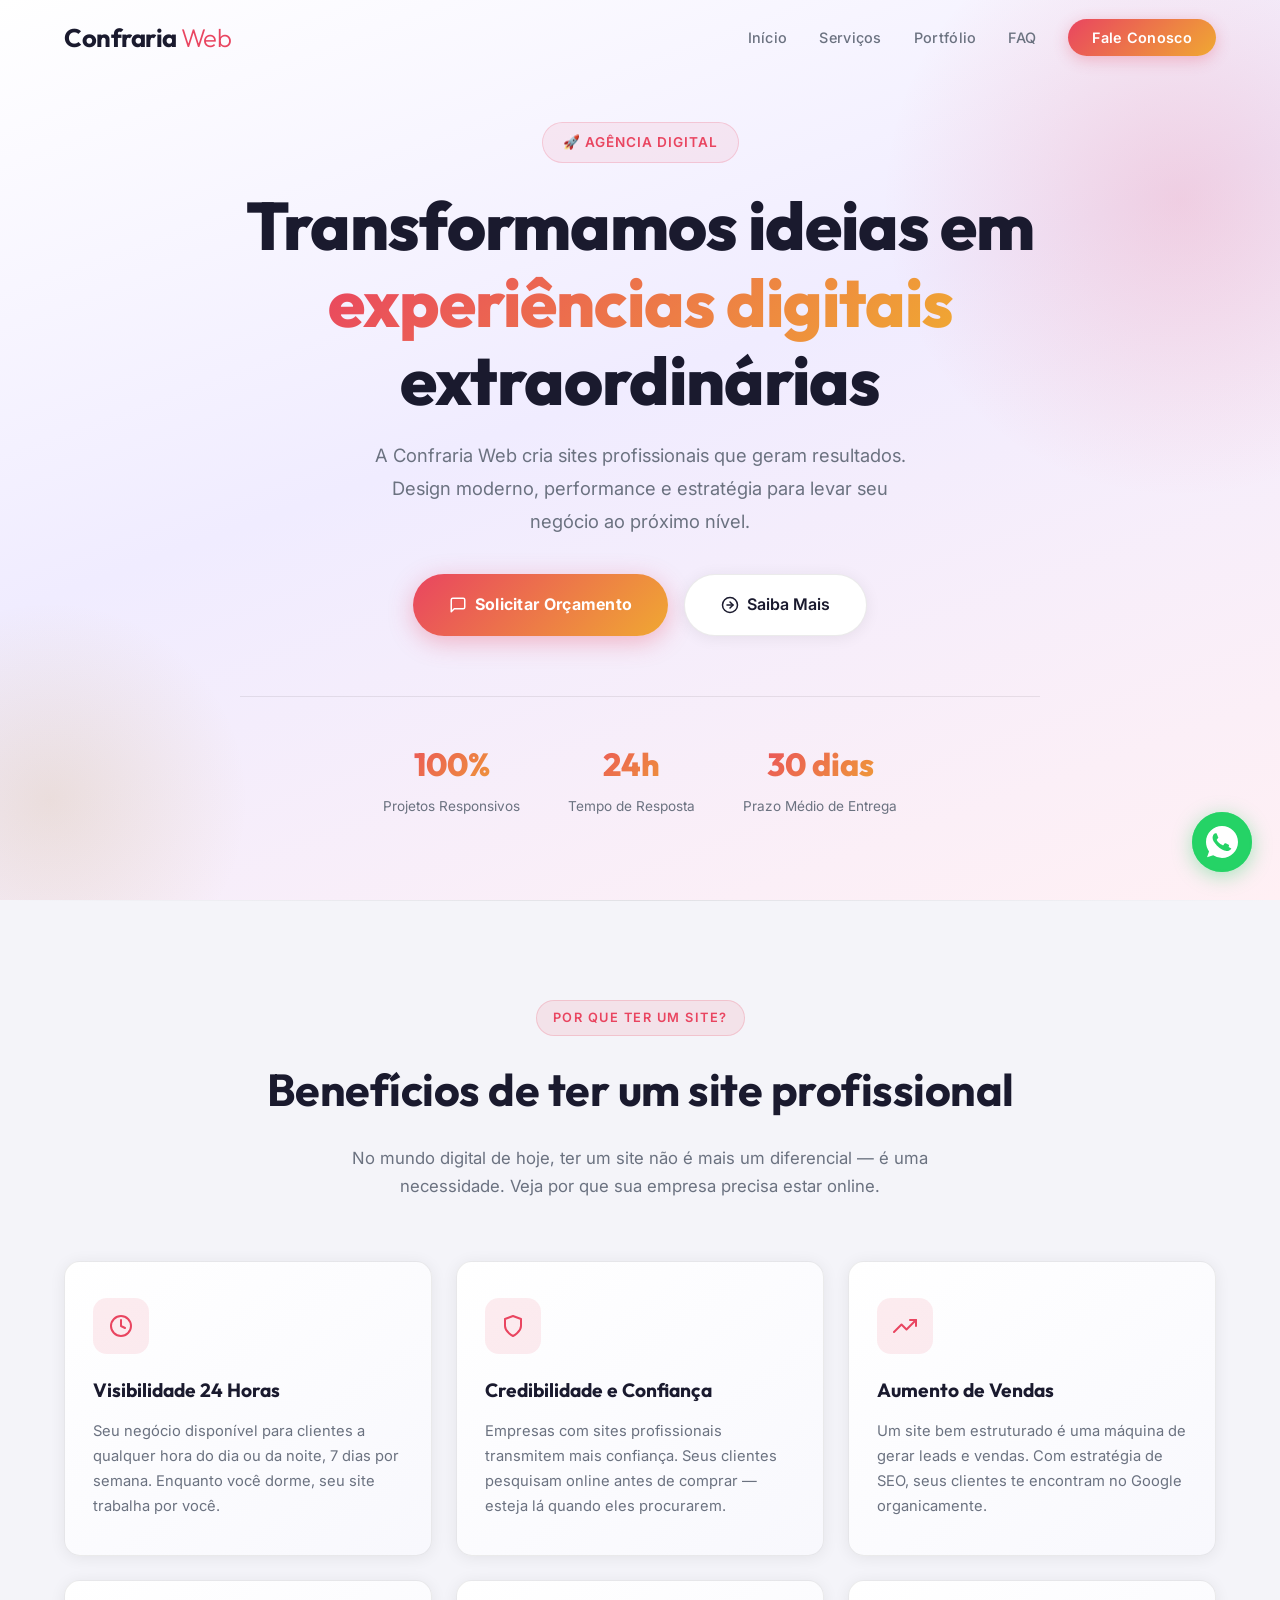
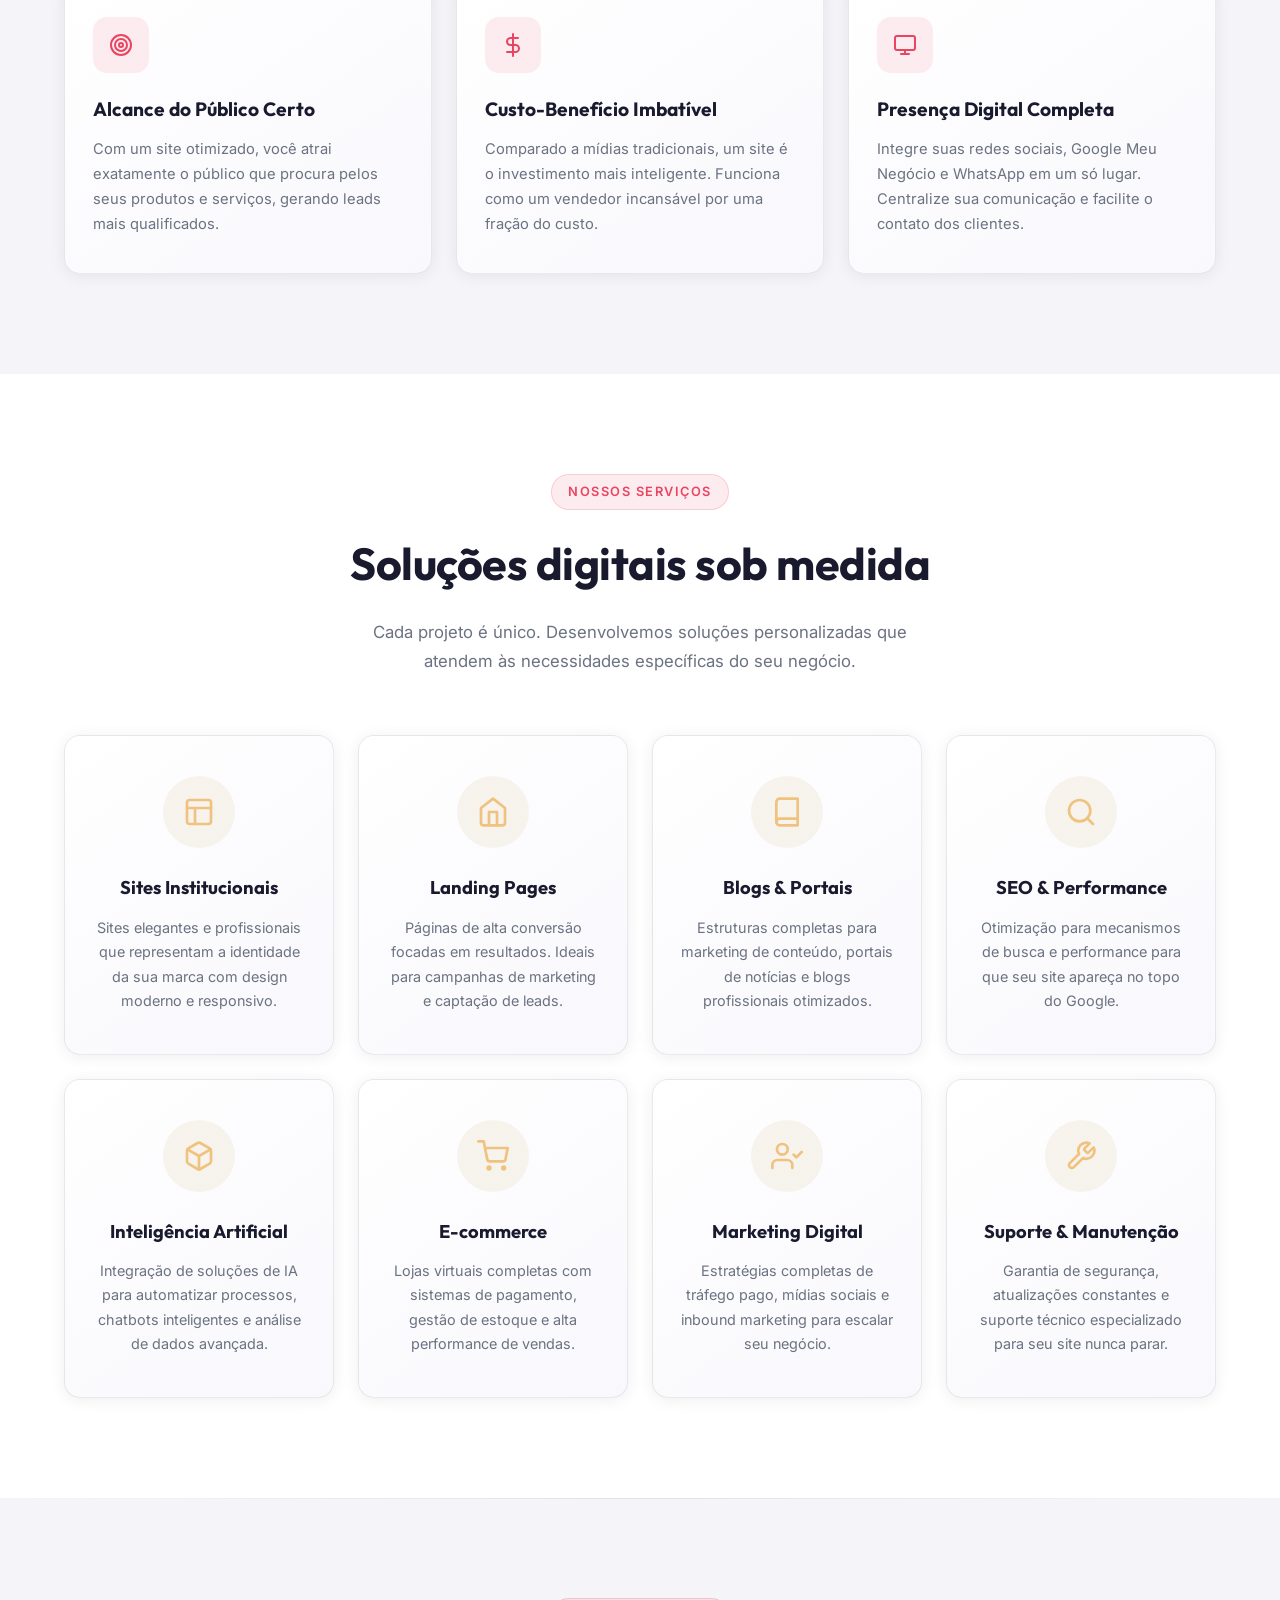
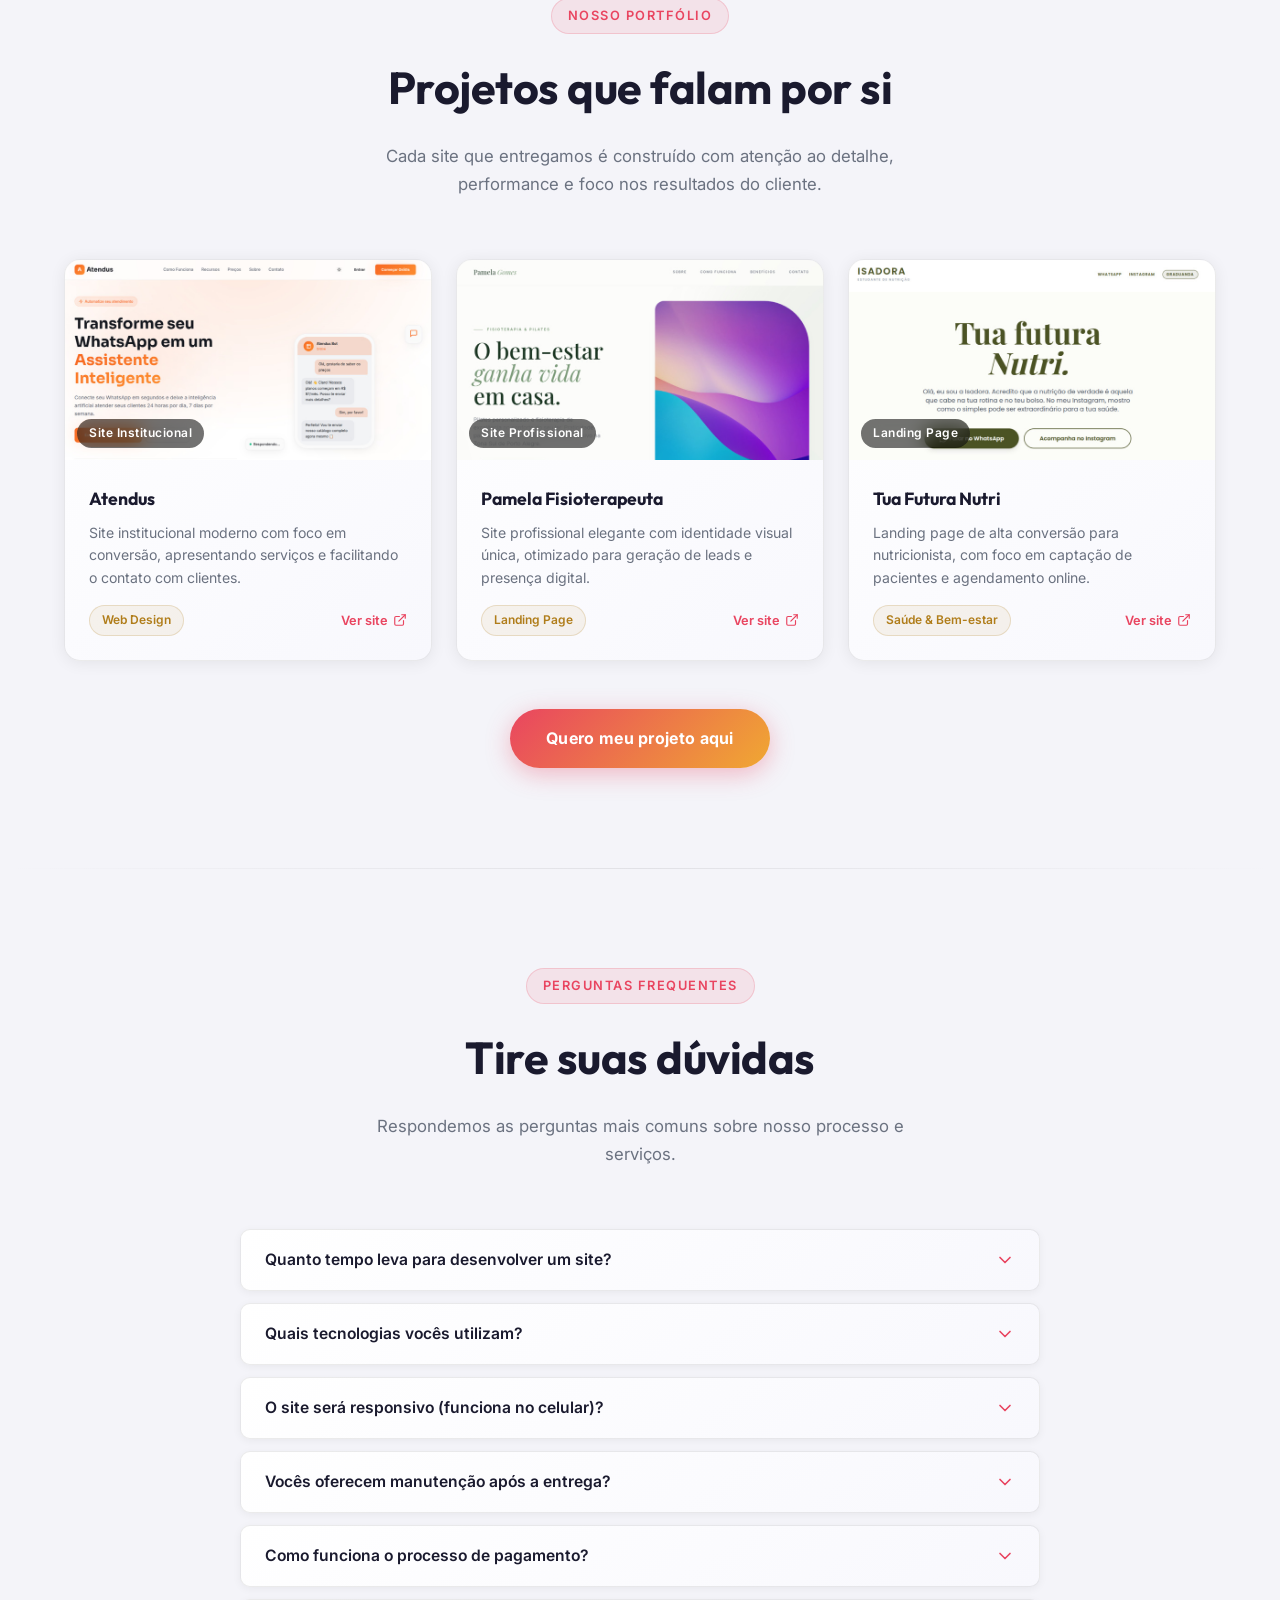
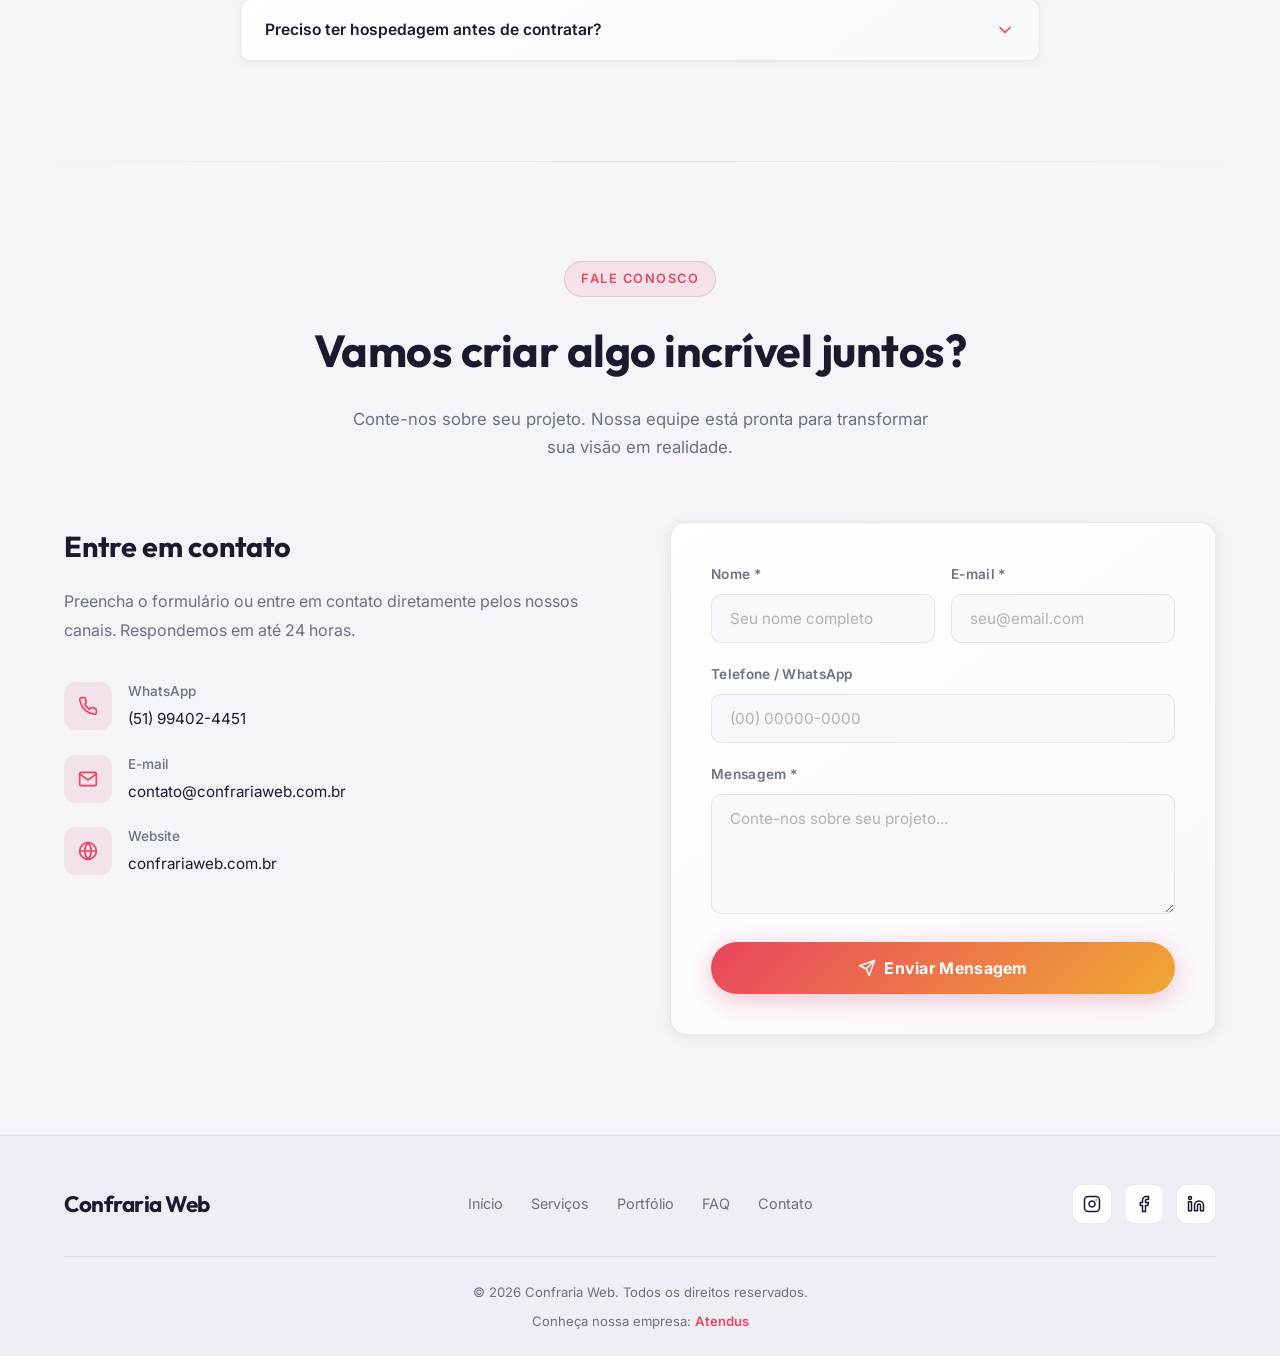
==== index.html @ 99cb5125 "Atualiza informações sobre prazos de entrega de projetos na seção de perguntas frequentes" ====
<!DOCTYPE html>
<html lang="pt-BR">
<head>
  <meta charset="UTF-8">
  <meta name="viewport" content="width=device-width, initial-scale=1.0">
  <meta http-equiv="X-UA-Compatible" content="IE=edge">

  <!-- SEO Primary -->
  <title>Confraria Web — Agência Digital | Criação de Sites Profissionais</title>
  <meta name="description" content="A Confraria Web é uma agência digital especializada em criação de sites profissionais, landing pages, e-commerce e SEO. Transformamos sua presença digital em resultados reais.">
  <meta name="keywords" content="criação de sites, agência digital, desenvolvimento web, sites profissionais, landing page, e-commerce, SEO, marketing digital, Confraria Web">
  <meta name="author" content="Confraria Web">
  <meta name="robots" content="index, follow">
  <link rel="canonical" href="https://confrariaweb.com.br">
  <link rel="icon" href="favicon.svg" type="image/svg+xml">
  <meta name="theme-color" content="#e94560">

  <!-- Open Graph / Facebook -->
  <meta property="og:type" content="website">
  <meta property="og:url" content="https://confrariaweb.com.br">
  <meta property="og:title" content="Confraria Web — Agência Digital | Criação de Sites Profissionais">
  <meta property="og:description" content="Transformamos sua presença digital em resultados reais. Sites profissionais, landing pages, e-commerce e SEO.">
  <meta property="og:locale" content="pt_BR">
  <meta property="og:site_name" content="Confraria Web">
  <meta property="og:image" content="https://confrariaweb.com.br/og-image.png">
  <meta property="og:image:width" content="1200">
  <meta property="og:image:height" content="630">

  <!-- Twitter Card -->
  <meta name="twitter:card" content="summary_large_image">
  <meta name="twitter:title" content="Confraria Web — Agência Digital | Criação de Sites Profissionais">
  <meta name="twitter:description" content="Transformamos sua presença digital em resultados reais. Sites profissionais, landing pages, e-commerce e SEO.">
  <meta name="twitter:image" content="https://confrariaweb.com.br/og-image.png">

  <!-- Schema.org / Structured Data -->
  <script type="application/ld+json">
  {
    "@context": "https://schema.org",
    "@type": "ProfessionalService",
    "name": "Confraria Web",
    "description": "Agência digital especializada em criação de sites profissionais, landing pages, e-commerce e SEO.",
    "url": "https://confrariaweb.com.br",
    "telephone": "+55-51-994024451",
    "address": {
      "@type": "PostalAddress",
      "addressCountry": "BR"
    },
    "sameAs": [
      "https://instagram.com/confrariaweb",
      "https://facebook.com/confrariaweb",
      "https://linkedin.com/company/confrariaweb"
    ],
    "priceRange": "$$",
    "serviceType": ["Web Design", "Web Development", "SEO", "Blog", "Inteligência Artificial", "E-commerce", "Marketing Digital", "Suporte"]
  }
  </script>

  <!-- Google Fonts -->
  <link rel="preconnect" href="https://fonts.googleapis.com">
  <link rel="preconnect" href="https://fonts.gstatic.com" crossorigin>
  <link href="https://fonts.googleapis.com/css2?family=Inter:wght@300;400;500;600;700&family=Outfit:wght@300;400;500;600;700;800&display=swap" rel="stylesheet">

  <!-- Styles -->
  <link rel="stylesheet" href="styles.css">

  <!-- Cloudflare Turnstile -->
  <script src="https://challenges.cloudflare.com/turnstile/v0/api.js" async defer></script>
</head>
<body>

  <!-- ========== NAVBAR ========== -->
  <nav class="navbar" id="navbar">
    <div class="container">
      <a href="#inicio" class="navbar-logo">Confraria <span>Web</span></a>

      <ul class="nav-links" id="nav-links">
        <li><a href="#inicio">Início</a></li>
        <li><a href="#servicos">Serviços</a></li>
        <li><a href="#portfolio">Portfólio</a></li>
        <li><a href="#faq">FAQ</a></li>
        <li><a href="#contato" class="nav-cta">Fale Conosco</a></li>
      </ul>

      <button class="hamburger" id="hamburger" aria-label="Abrir menu">
        <span></span>
        <span></span>
        <span></span>
      </button>
    </div>
  </nav>

  <!-- ========== HERO ========== -->
  <section class="hero" id="inicio">
    <div class="hero-content">
      <span class="hero-badge">🚀 Agência Digital</span>
      <h1>Transformamos ideias em <span class="highlight">experiências digitais</span> extraordinárias</h1>
      <p>A Confraria Web cria sites profissionais que geram resultados. Design moderno, performance e estratégia para levar seu negócio ao próximo nível.</p>

      <div class="hero-buttons">
        <a href="#contato" class="btn-primary">
          <svg width="18" height="18" viewBox="0 0 24 24" fill="none" stroke="currentColor" stroke-width="2" stroke-linecap="round" stroke-linejoin="round"><path d="M21 15a2 2 0 0 1-2 2H7l-4 4V5a2 2 0 0 1 2-2h14a2 2 0 0 1 2 2z"/></svg>
          Solicitar Orçamento
        </a>
        <a href="#beneficios" class="btn-secondary">
          <svg width="18" height="18" viewBox="0 0 24 24" fill="none" stroke="currentColor" stroke-width="2" stroke-linecap="round" stroke-linejoin="round"><circle cx="12" cy="12" r="10"/><polyline points="12 16 16 12 12 8"/><line x1="8" y1="12" x2="16" y2="12"/></svg>
          Saiba Mais
        </a>
      </div>

      <div class="hero-stats">
        <div class="stat-item">
          <div class="stat-number" data-count="100" data-suffix="%">0</div>
          <div class="stat-label">Projetos Responsivos</div>
        </div>
        <div class="stat-item">
          <div class="stat-number" data-count="24" data-suffix="h">0</div>
          <div class="stat-label">Tempo de Resposta</div>
        </div>
        <div class="stat-item">
          <div class="stat-number" data-count="30" data-suffix=" dias">0</div>
          <div class="stat-label">Prazo Médio de Entrega</div>
        </div>
      </div>
    </div>
  </section>

  <!-- ========== BENEFÍCIOS ========== -->
  <section class="benefits" id="beneficios">
    <div class="container">
      <div class="section-header animate-on-scroll">
        <span class="section-tag">Por que ter um site?</span>
        <h2>Benefícios de ter um site profissional</h2>
        <p>No mundo digital de hoje, ter um site não é mais um diferencial — é uma necessidade. Veja por que sua empresa precisa estar online.</p>
      </div>

      <div class="benefits-grid">
        <!-- Card 1 -->
        <div class="benefit-card animate-on-scroll">
          <div class="benefit-icon">
            <svg width="24" height="24" viewBox="0 0 24 24" fill="none" stroke="#e94560" stroke-width="2" stroke-linecap="round" stroke-linejoin="round"><circle cx="12" cy="12" r="10"/><polyline points="12 6 12 12 16 14"/></svg>
          </div>
          <h3>Visibilidade 24 Horas</h3>
          <p>Seu negócio disponível para clientes a qualquer hora do dia ou da noite, 7 dias por semana. Enquanto você dorme, seu site trabalha por você.</p>
        </div>

        <!-- Card 2 -->
        <div class="benefit-card animate-on-scroll">
          <div class="benefit-icon">
            <svg width="24" height="24" viewBox="0 0 24 24" fill="none" stroke="#e94560" stroke-width="2" stroke-linecap="round" stroke-linejoin="round"><path d="M12 22s8-4 8-10V5l-8-3-8 3v7c0 6 8 10 8 10z"/></svg>
          </div>
          <h3>Credibilidade e Confiança</h3>
          <p>Empresas com sites profissionais transmitem mais confiança. Seus clientes pesquisam online antes de comprar — esteja lá quando eles procurarem.</p>
        </div>

        <!-- Card 3 -->
        <div class="benefit-card animate-on-scroll">
          <div class="benefit-icon">
            <svg width="24" height="24" viewBox="0 0 24 24" fill="none" stroke="#e94560" stroke-width="2" stroke-linecap="round" stroke-linejoin="round"><polyline points="23 6 13.5 15.5 8.5 10.5 1 18"/><polyline points="17 6 23 6 23 12"/></svg>
          </div>
          <h3>Aumento de Vendas</h3>
          <p>Um site bem estruturado é uma máquina de gerar leads e vendas. Com estratégia de SEO, seus clientes te encontram no Google organicamente.</p>
        </div>

        <!-- Card 4 -->
        <div class="benefit-card animate-on-scroll">
          <div class="benefit-icon">
            <svg width="24" height="24" viewBox="0 0 24 24" fill="none" stroke="#e94560" stroke-width="2" stroke-linecap="round" stroke-linejoin="round"><circle cx="12" cy="12" r="10"/><circle cx="12" cy="12" r="6"/><circle cx="12" cy="12" r="2"/></svg>
          </div>
          <h3>Alcance do Público Certo</h3>
          <p>Com um site otimizado, você atrai exatamente o público que procura pelos seus produtos e serviços, gerando leads mais qualificados.</p>
        </div>

        <!-- Card 5 -->
        <div class="benefit-card animate-on-scroll">
          <div class="benefit-icon">
            <svg width="24" height="24" viewBox="0 0 24 24" fill="none" stroke="#e94560" stroke-width="2" stroke-linecap="round" stroke-linejoin="round"><line x1="12" y1="1" x2="12" y2="23"/><path d="M17 5H9.5a3.5 3.5 0 0 0 0 7h5a3.5 3.5 0 0 1 0 7H6"/></svg>
          </div>
          <h3>Custo-Benefício Imbatível</h3>
          <p>Comparado a mídias tradicionais, um site é o investimento mais inteligente. Funciona como um vendedor incansável por uma fração do custo.</p>
        </div>

        <!-- Card 6 -->
        <div class="benefit-card animate-on-scroll">
          <div class="benefit-icon">
            <svg width="24" height="24" viewBox="0 0 24 24" fill="none" stroke="#e94560" stroke-width="2" stroke-linecap="round" stroke-linejoin="round"><rect x="2" y="3" width="20" height="14" rx="2" ry="2"/><line x1="8" y1="21" x2="16" y2="21"/><line x1="12" y1="17" x2="12" y2="21"/></svg>
          </div>
          <h3>Presença Digital Completa</h3>
          <p>Integre suas redes sociais, Google Meu Negócio e WhatsApp em um só lugar. Centralize sua comunicação e facilite o contato dos clientes.</p>
        </div>
      </div>
    </div>
  </section>

  <!-- ========== SERVIÇOS ========== -->
  <section class="services" id="servicos">
    <div class="container">
      <div class="section-header animate-on-scroll">
        <span class="section-tag">Nossos Serviços</span>
        <h2>Soluções digitais sob medida</h2>
        <p>Cada projeto é único. Desenvolvemos soluções personalizadas que atendem às necessidades específicas do seu negócio.</p>
      </div>

      <div class="services-grid">
        <!-- Service 1 -->
        <div class="service-card animate-on-scroll">
          <div class="service-icon">
            <svg width="32" height="32" viewBox="0 0 24 24" fill="none" stroke="#f0c27f" stroke-width="2" stroke-linecap="round" stroke-linejoin="round"><rect x="3" y="3" width="18" height="18" rx="2" ry="2"/><line x1="3" y1="9" x2="21" y2="9"/><line x1="9" y1="21" x2="9" y2="9"/></svg>
          </div>
          <h3>Sites Institucionais</h3>
          <p>Sites elegantes e profissionais que representam a identidade da sua marca com design moderno e responsivo.</p>
        </div>

        <!-- Service 2 -->
        <div class="service-card animate-on-scroll">
          <div class="service-icon">
            <svg width="32" height="32" viewBox="0 0 24 24" fill="none" stroke="#f0c27f" stroke-width="2" stroke-linecap="round" stroke-linejoin="round"><path d="m3 9 9-7 9 7v11a2 2 0 0 1-2 2H5a2 2 0 0 1-2-2z"/><polyline points="9 22 9 12 15 12 15 22"/></svg>
          </div>
          <h3>Landing Pages</h3>
          <p>Páginas de alta conversão focadas em resultados. Ideais para campanhas de marketing e captação de leads.</p>
        </div>

        <!-- Service 3 -->
        <div class="service-card animate-on-scroll">
          <div class="service-icon">
            <svg width="32" height="32" viewBox="0 0 24 24" fill="none" stroke="#f0c27f" stroke-width="2" stroke-linecap="round" stroke-linejoin="round"><path d="M4 19.5A2.5 2.5 0 0 1 6.5 17H20"/><path d="M6.5 2H20v20H6.5A2.5 2.5 0 0 1 4 19.5v-15A2.5 2.5 0 0 1 6.5 2z"/></svg>
          </div>
          <h3>Blogs & Portais</h3>
          <p>Estruturas completas para marketing de conteúdo, portais de notícias e blogs profissionais otimizados.</p>
        </div>

        <!-- Service 4 -->
        <div class="service-card animate-on-scroll">
          <div class="service-icon">
            <svg width="32" height="32" viewBox="0 0 24 24" fill="none" stroke="#f0c27f" stroke-width="2" stroke-linecap="round" stroke-linejoin="round"><circle cx="11" cy="11" r="8"/><line x1="21" y1="21" x2="16.65" y2="16.65"/></svg>
          </div>
          <h3>SEO & Performance</h3>
          <p>Otimização para mecanismos de busca e performance para que seu site apareça no topo do Google.</p>
        </div>

        <!-- Service 5 -->
        <div class="service-card animate-on-scroll">
          <div class="service-icon">
            <svg width="32" height="32" viewBox="0 0 24 24" fill="none" stroke="#f0c27f" stroke-width="2" stroke-linecap="round" stroke-linejoin="round"><path d="M21 16V8a2 2 0 0 0-1-1.73l-7-4a2 2 0 0 0-2 0l-7 4A2 2 0 0 0 3 8v8a2 2 0 0 0 1 1.73l7 4a2 2 0 0 0 2 0l7-4A2 2 0 0 0 21 16z"/><polyline points="3.27 6.96 12 12.01 20.73 6.96"/><line x1="12" y1="22.08" x2="12" y2="12"/></svg>
          </div>
          <h3>Inteligência Artificial</h3>
          <p>Integração de soluções de IA para automatizar processos, chatbots inteligentes e análise de dados avançada.</p>
        </div>

        <!-- Service 6 -->
        <div class="service-card animate-on-scroll">
          <div class="service-icon">
            <svg width="32" height="32" viewBox="0 0 24 24" fill="none" stroke="#f0c27f" stroke-width="2" stroke-linecap="round" stroke-linejoin="round"><circle cx="9" cy="21" r="1"/><circle cx="20" cy="21" r="1"/><path d="M1 1h4l2.68 13.39a2 2 0 0 0 2 1.61h9.72a2 2 0 0 0 2-1.61L23 6H6"/></svg>
          </div>
          <h3>E-commerce</h3>
          <p>Lojas virtuais completas com sistemas de pagamento, gestão de estoque e alta performance de vendas.</p>
        </div>

        <!-- Service 7 -->
        <div class="service-card animate-on-scroll">
          <div class="service-icon">
            <svg width="32" height="32" viewBox="0 0 24 24" fill="none" stroke="#f0c27f" stroke-width="2" stroke-linecap="round" stroke-linejoin="round"><path d="M16 21v-2a4 4 0 0 0-4-4H5a4 4 0 0 0-4 4v2"/><circle cx="8.5" cy="7" r="4"/><polyline points="17 11 19 13 23 9"/></svg>
          </div>
          <h3>Marketing Digital</h3>
          <p>Estratégias completas de tráfego pago, mídias sociais e inbound marketing para escalar seu negócio.</p>
        </div>

        <!-- Service 8 -->
        <div class="service-card animate-on-scroll">
          <div class="service-icon">
            <svg width="32" height="32" viewBox="0 0 24 24" fill="none" stroke="#f0c27f" stroke-width="2" stroke-linecap="round" stroke-linejoin="round"><path d="M14.7 6.3a1 1 0 0 0 0 1.4l1.6 1.6a1 1 0 0 0 1.4 0l3.77-3.77a6 6 0 0 1-7.94 7.94l-6.91 6.91a2.12 2.12 0 0 1-3-3l6.91-6.91a6 6 0 0 1 7.94-7.94l-3.76 3.76z"/></svg>
          </div>
          <h3>Suporte & Manutenção</h3>
          <p>Garantia de segurança, atualizações constantes e suporte técnico especializado para seu site nunca parar.</p>
        </div>
      </div>
    </div>
  </section>

  <!-- ========== PORTFÓLIO ========== -->
  <section class="portfolio" id="portfolio">
    <div class="container">
      <div class="section-header animate-on-scroll">
        <span class="section-tag">Nosso Portfólio</span>
        <h2>Projetos que falam por si</h2>
        <p>Cada site que entregamos é construído com atenção ao detalhe, performance e foco nos resultados do cliente.</p>
      </div>

      <div class="portfolio-grid">
        <!-- Project 1 — Atendus -->
        <div class="portfolio-card animate-on-scroll">
          <a href="https://atendus.com.br/" target="_blank" rel="noopener" class="portfolio-thumb">
            <img src="assets/portfolio/atendus.jpg" alt="Site Atendus" loading="lazy" width="800" height="450">
            <span class="portfolio-badge">Site Institucional</span>
          </a>
          <div class="portfolio-info">
            <h3>Atendus</h3>
            <p>Site institucional moderno com foco em conversão, apresentando serviços e facilitando o contato com clientes.</p>
            <div class="portfolio-footer">
              <span class="portfolio-tag">Web Design</span>
              <a href="https://atendus.com.br/" target="_blank" rel="noopener" class="portfolio-link">
                Ver site
                <svg width="14" height="14" viewBox="0 0 24 24" fill="none" stroke="currentColor" stroke-width="2" stroke-linecap="round" stroke-linejoin="round"><path d="M18 13v6a2 2 0 0 1-2 2H5a2 2 0 0 1-2-2V8a2 2 0 0 1 2-2h6"/><polyline points="15 3 21 3 21 9"/><line x1="10" y1="14" x2="21" y2="3"/></svg>
              </a>
            </div>
          </div>
        </div>

        <!-- Project 2 — Pamela -->
        <div class="portfolio-card animate-on-scroll">
          <a href="https://pamela.fst.br/" target="_blank" rel="noopener" class="portfolio-thumb">
            <img src="assets/portfolio/pamela.jpg" alt="Site Pamela" loading="lazy" width="800" height="450">
            <span class="portfolio-badge">Site Profissional</span>
          </a>
          <div class="portfolio-info">
            <h3>Pamela Fisioterapeuta</h3>
            <p>Site profissional elegante com identidade visual única, otimizado para geração de leads e presença digital.</p>
            <div class="portfolio-footer">
              <span class="portfolio-tag">Landing Page</span>
              <a href="https://pamela.fst.br/" target="_blank" rel="noopener" class="portfolio-link">
                Ver site
                <svg width="14" height="14" viewBox="0 0 24 24" fill="none" stroke="currentColor" stroke-width="2" stroke-linecap="round" stroke-linejoin="round"><path d="M18 13v6a2 2 0 0 1-2 2H5a2 2 0 0 1-2-2V8a2 2 0 0 1 2-2h6"/><polyline points="15 3 21 3 21 9"/><line x1="10" y1="14" x2="21" y2="3"/></svg>
              </a>
            </div>
          </div>
        </div>

        <!-- Project 3 — Tua Futura Nutri -->
        <div class="portfolio-card animate-on-scroll">
          <a href="https://tuafuturanutri.com.br/" target="_blank" rel="noopener" class="portfolio-thumb">
            <img src="assets/portfolio/tuafuturanutri.jpg" alt="Site Tua Futura Nutri" loading="lazy" width="800" height="450">
            <span class="portfolio-badge">Landing Page</span>
          </a>
          <div class="portfolio-info">
            <h3>Tua Futura Nutri</h3>
            <p>Landing page de alta conversão para nutricionista, com foco em captação de pacientes e agendamento online.</p>
            <div class="portfolio-footer">
              <span class="portfolio-tag">Saúde & Bem-estar</span>
              <a href="https://tuafuturanutri.com.br/" target="_blank" rel="noopener" class="portfolio-link">
                Ver site
                <svg width="14" height="14" viewBox="0 0 24 24" fill="none" stroke="currentColor" stroke-width="2" stroke-linecap="round" stroke-linejoin="round"><path d="M18 13v6a2 2 0 0 1-2 2H5a2 2 0 0 1-2-2V8a2 2 0 0 1 2-2h6"/><polyline points="15 3 21 3 21 9"/><line x1="10" y1="14" x2="21" y2="3"/></svg>
              </a>
            </div>
          </div>
        </div>
      </div>

      <div class="portfolio-cta animate-on-scroll">
        <a href="#contato" class="btn-primary">Quero meu projeto aqui</a>
      </div>
    </div>
  </section>

  <!-- ========== DEPOIMENTOS ========== -->
  <section class="testimonials" id="depoimentos">
    <div class="container">
      <div class="section-header animate-on-scroll">
        <span class="section-tag">Depoimentos</span>
        <h2>O que nossos clientes dizem</h2>
        <p>A satisfação dos nossos clientes é a nossa maior conquista. Veja o que eles falam sobre nosso trabalho.</p>
      </div>

      <div class="testimonials-grid">
        <!-- Testimonial 1 -->
        <div class="testimonial-card animate-on-scroll">
          <div class="testimonial-stars">★★★★★</div>
          <p class="testimonial-text">"Depoimentos em breve. Estamos iniciando nossa jornada e mal podemos esperar para compartilhar os resultados dos nossos primeiros clientes!"</p>
          <div class="testimonial-author">
            <div class="testimonial-avatar">C</div>
            <div>
              <strong>Cliente Confraria Web</strong>
              <span>Empresário</span>
            </div>
          </div>
        </div>

        <!-- Testimonial 2 -->
        <div class="testimonial-card animate-on-scroll">
          <div class="testimonial-stars">★★★★★</div>
          <p class="testimonial-text">"Quer ser um dos nossos primeiros depoimentos? Entre em contato e vamos criar algo incrível juntos. Garantimos dedicação total ao seu projeto."</p>
          <div class="testimonial-author">
            <div class="testimonial-avatar">W</div>
            <div>
              <strong>Futuro Cliente</strong>
              <span>Você!</span>
            </div>
          </div>
        </div>

        <!-- Testimonial 3 -->
        <div class="testimonial-card animate-on-scroll">
          <div class="testimonial-stars">★★★★★</div>
          <p class="testimonial-text">"Nosso compromisso é com a excelência em cada entrega. Cada projeto recebe atenção personalizada, prazo cumprido e suporte dedicado."</p>
          <div class="testimonial-author">
            <div class="testimonial-avatar">A</div>
            <div>
              <strong>Confraria Web</strong>
              <span>Nossa Promessa</span>
            </div>
          </div>
        </div>
      </div>
    </div>
  </section>

  <!-- ========== FAQ ========== -->
  <section class="faq" id="faq">
    <div class="container">
      <div class="section-header animate-on-scroll">
        <span class="section-tag">Perguntas Frequentes</span>
        <h2>Tire suas dúvidas</h2>
        <p>Respondemos as perguntas mais comuns sobre nosso processo e serviços.</p>
      </div>

      <div class="faq-list animate-on-scroll">
        <div class="faq-item">
          <button class="faq-question" aria-expanded="false">
            Quanto tempo leva para desenvolver um site?
            <svg class="faq-icon" width="20" height="20" viewBox="0 0 24 24" fill="none" stroke="currentColor" stroke-width="2" stroke-linecap="round" stroke-linejoin="round"><polyline points="6 9 12 15 18 9"/></svg>
          </button>
          <div class="faq-answer">
            <p>O prazo varia conforme a complexidade do projeto. Sites institucionais têm média de 10 dias. Blogs e portais ficam prontos em torno de 30 dias. E-commerces têm média de 60 dias. Sempre alinhamos o prazo na proposta antes de iniciar.</p>
          </div>
        </div>

        <div class="faq-item">
          <button class="faq-question" aria-expanded="false">
            Quais tecnologias vocês utilizam?
            <svg class="faq-icon" width="20" height="20" viewBox="0 0 24 24" fill="none" stroke="currentColor" stroke-width="2" stroke-linecap="round" stroke-linejoin="round"><polyline points="6 9 12 15 18 9"/></svg>
          </button>
          <div class="faq-answer">
            <p>Trabalhamos com as tecnologias mais modernas: HTML5, CSS3 e JavaScript puro para projetos ágeis e de alta performance; WordPress para sites que precisam de gestão de conteúdo; e React/Next.js para aplicações mais complexas. Escolhemos a melhor stack para cada projeto.</p>
          </div>
        </div>

        <div class="faq-item">
          <button class="faq-question" aria-expanded="false">
            O site será responsivo (funciona no celular)?
            <svg class="faq-icon" width="20" height="20" viewBox="0 0 24 24" fill="none" stroke="currentColor" stroke-width="2" stroke-linecap="round" stroke-linejoin="round"><polyline points="6 9 12 15 18 9"/></svg>
          </button>
          <div class="faq-answer">
            <p>Sim, 100% dos nossos projetos são responsivos. Desenvolvemos com a abordagem mobile-first, garantindo que o site funcione perfeitamente em celulares, tablets e desktops. Mais de 60% dos acessos à internet hoje vêm de dispositivos móveis — ignorar isso seria um erro.</p>
          </div>
        </div>

        <div class="faq-item">
          <button class="faq-question" aria-expanded="false">
            Vocês oferecem manutenção após a entrega?
            <svg class="faq-icon" width="20" height="20" viewBox="0 0 24 24" fill="none" stroke="currentColor" stroke-width="2" stroke-linecap="round" stroke-linejoin="round"><polyline points="6 9 12 15 18 9"/></svg>
          </button>
          <div class="faq-answer">
            <p>Sim! Oferecemos planos de suporte e manutenção mensal que incluem atualizações de conteúdo, backups, segurança e suporte técnico. Também realizamos manutenções avulsas. Você nunca ficará desamparado após a entrega.</p>
          </div>
        </div>

        <div class="faq-item">
          <button class="faq-question" aria-expanded="false">
            Como funciona o processo de pagamento?
            <svg class="faq-icon" width="20" height="20" viewBox="0 0 24 24" fill="none" stroke="currentColor" stroke-width="2" stroke-linecap="round" stroke-linejoin="round"><polyline points="6 9 12 15 18 9"/></svg>
          </button>
          <div class="faq-answer">
            <p>Trabalhamos com parcelamento: normalmente 50% no início do projeto e 50% na entrega. Aceitamos Pix, transferência bancária e cartão de crédito. Os valores e condições são definidos na proposta e formalizados em contrato antes de iniciar.</p>
          </div>
        </div>

        <div class="faq-item">
          <button class="faq-question" aria-expanded="false">
            Preciso ter hospedagem antes de contratar?
            <svg class="faq-icon" width="20" height="20" viewBox="0 0 24 24" fill="none" stroke="currentColor" stroke-width="2" stroke-linecap="round" stroke-linejoin="round"><polyline points="6 9 12 15 18 9"/></svg>
          </button>
          <div class="faq-answer">
            <p>Não! Cuidamos de tudo por você. Indicamos e configuramos o domínio e a hospedagem ideal para o seu projeto. Se você já possui domínio e hospedagem, também trabalhamos com o que você tem. Nosso objetivo é facilitar ao máximo esse processo.</p>
          </div>
        </div>
      </div>
    </div>
  </section>

  <!-- ========== CONTATO ========== -->
  <section class="contact" id="contato">
    <div class="container">
      <div class="section-header animate-on-scroll">
        <span class="section-tag">Fale Conosco</span>
        <h2>Vamos criar algo incrível juntos?</h2>
        <p>Conte-nos sobre seu projeto. Nossa equipe está pronta para transformar sua visão em realidade.</p>
      </div>

      <div class="contact-wrapper">
        <!-- Info -->
        <div class="contact-info animate-on-scroll">
          <h3>Entre em contato</h3>
          <p>Preencha o formulário ou entre em contato diretamente pelos nossos canais. Respondemos em até 24 horas.</p>

          <div class="contact-details">
            <div class="contact-detail-item">
              <div class="contact-detail-icon">
                <svg width="20" height="20" viewBox="0 0 24 24" fill="none" stroke="#e94560" stroke-width="2" stroke-linecap="round" stroke-linejoin="round"><path d="M22 16.92v3a2 2 0 0 1-2.18 2 19.79 19.79 0 0 1-8.63-3.07 19.5 19.5 0 0 1-6-6 19.79 19.79 0 0 1-3.07-8.67A2 2 0 0 1 4.11 2h3a2 2 0 0 1 2 1.72 12.84 12.84 0 0 0 .7 2.81 2 2 0 0 1-.45 2.11L8.09 9.91a16 16 0 0 0 6 6l1.27-1.27a2 2 0 0 1 2.11-.45 12.84 12.84 0 0 0 2.81.7A2 2 0 0 1 22 16.92z"/></svg>
              </div>
              <div class="contact-detail-text">
                <strong>WhatsApp</strong>
                <a href="https://wa.me/5551994024451?text=Ol%C3%A1%2C%20Confraria%20Web!%20Gostaria%20de%20um%20or%C3%A7amento." target="_blank" rel="noopener">(51) 99402-4451</a>
              </div>
            </div>

            <div class="contact-detail-item">
              <div class="contact-detail-icon">
                <svg width="20" height="20" viewBox="0 0 24 24" fill="none" stroke="#e94560" stroke-width="2" stroke-linecap="round" stroke-linejoin="round"><path d="M4 4h16c1.1 0 2 .9 2 2v12c0 1.1-.9 2-2 2H4c-1.1 0-2-.9-2-2V6c0-1.1.9-2 2-2z"/><polyline points="22,6 12,13 2,6"/></svg>
              </div>
              <div class="contact-detail-text">
                <strong>E-mail</strong>
                <a href="mailto:contato@confrariaweb.com.br">contato@confrariaweb.com.br</a>
              </div>
            </div>

            <div class="contact-detail-item">
              <div class="contact-detail-icon">
                <svg width="20" height="20" viewBox="0 0 24 24" fill="none" stroke="#e94560" stroke-width="2" stroke-linecap="round" stroke-linejoin="round"><circle cx="12" cy="12" r="10"/><line x1="2" y1="12" x2="22" y2="12"/><path d="M12 2a15.3 15.3 0 0 1 4 10 15.3 15.3 0 0 1-4 10 15.3 15.3 0 0 1-4-10 15.3 15.3 0 0 1 4-10z"/></svg>
              </div>
              <div class="contact-detail-text">
                <strong>Website</strong>
                <span>confrariaweb.com.br</span>
              </div>
            </div>
          </div>
        </div>

        <!-- Form -->
        <div class="contact-form-wrapper animate-on-scroll">
          <form id="contact-form">
            <div id="form-body">
              <div class="form-row">
                <div class="form-group">
                  <label for="name">Nome *</label>
                  <input type="text" id="name" name="name" placeholder="Seu nome completo" required autocomplete="name">
                </div>
                <div class="form-group">
                  <label for="email">E-mail *</label>
                  <input type="email" id="email" name="email" placeholder="seu@email.com" required autocomplete="email">
                </div>
              </div>

              <div class="form-group">
                <label for="phone">Telefone / WhatsApp</label>
                <input type="tel" id="phone" name="phone" placeholder="(00) 00000-0000" autocomplete="tel">
              </div>

              <div class="form-group">
                <label for="message">Mensagem *</label>
                <textarea id="message" name="message" placeholder="Conte-nos sobre seu projeto..." required></textarea>
              </div>

              <div class="cf-turnstile" data-sitekey="0x4AAAAAACuMzFwlq35CzHl1" data-theme="light"></div>

              <div class="form-error" id="form-error"></div>

              <button type="submit" class="btn-submit" id="btn-submit">
                <svg width="18" height="18" viewBox="0 0 24 24" fill="none" stroke="currentColor" stroke-width="2" stroke-linecap="round" stroke-linejoin="round"><line x1="22" y1="2" x2="11" y2="13"/><polygon points="22 2 15 22 11 13 2 9 22 2"/></svg>
                Enviar Mensagem
              </button>
            </div>

            <div class="form-success" id="form-success">
              <div class="success-icon">✅</div>
              <h4>Mensagem enviada!</h4>
              <p>Entraremos em contato em até 24 horas.</p>
            </div>
          </form>
        </div>
      </div>
    </div>
  </section>

  <!-- ========== FOOTER ========== -->
  <footer class="footer">
    <div class="container">
      <div class="footer-content">
        <div class="footer-logo">Confraria Web</div>

        <div class="footer-links">
          <a href="#inicio">Início</a>
          <a href="#servicos">Serviços</a>
          <a href="#portfolio">Portfólio</a>
          <a href="#faq">FAQ</a>
          <a href="#contato">Contato</a>
        </div>

        <div class="footer-social">
          <!-- Instagram -->
          <a href="https://instagram.com/confrariaweb" aria-label="Instagram" target="_blank" rel="noopener">
            <svg width="18" height="18" viewBox="0 0 24 24" fill="none" stroke="currentColor" stroke-width="2" stroke-linecap="round" stroke-linejoin="round"><rect x="2" y="2" width="20" height="20" rx="5" ry="5"/><path d="M16 11.37A4 4 0 1 1 12.63 8 4 4 0 0 1 16 11.37z"/><line x1="17.5" y1="6.5" x2="17.51" y2="6.5"/></svg>
          </a>
          <!-- Facebook -->
          <a href="https://facebook.com/confrariaweb" aria-label="Facebook" target="_blank" rel="noopener">
            <svg width="18" height="18" viewBox="0 0 24 24" fill="none" stroke="currentColor" stroke-width="2" stroke-linecap="round" stroke-linejoin="round"><path d="M18 2h-3a5 5 0 0 0-5 5v3H7v4h3v8h4v-8h3l1-4h-4V7a1 1 0 0 1 1-1h3z"/></svg>
          </a>
          <!-- LinkedIn -->
          <a href="https://linkedin.com/company/confrariaweb" aria-label="LinkedIn" target="_blank" rel="noopener">
            <svg width="18" height="18" viewBox="0 0 24 24" fill="none" stroke="currentColor" stroke-width="2" stroke-linecap="round" stroke-linejoin="round"><path d="M16 8a6 6 0 0 1 6 6v7h-4v-7a2 2 0 0 0-2-2 2 2 0 0 0-2 2v7h-4v-7a6 6 0 0 1 6-6z"/><rect x="2" y="9" width="4" height="12"/><circle cx="4" cy="4" r="2"/></svg>
          </a>
        </div>
      </div>

      <div class="footer-bottom">
        <p>&copy; <span id="copyright-year">2026</span> Confraria Web. Todos os direitos reservados.</p>
        <p class="footer-empresa">Conheça nossa empresa: <a href="https://atendus.com.br/" target="_blank" rel="noopener">Atendus</a></p>
      </div>
    </div>
  </footer>

  <!-- ========== WHATSAPP FAB ========== -->
  <a href="https://wa.me/5551994024451?text=Ol%C3%A1%2C%20Confraria%20Web!%20Gostaria%20de%20saber%20mais%20sobre%20os%20servi%C3%A7os." class="whatsapp-fab" id="whatsapp-fab" target="_blank" rel="noopener" aria-label="Falar no WhatsApp">
    <span class="tooltip">Fale conosco!</span>
    <svg viewBox="0 0 32 32" xmlns="http://www.w3.org/2000/svg">
      <path d="M16.004 0h-.008C7.174 0 0 7.176 0 16c0 3.5 1.128 6.744 3.046 9.378L1.054 31.29l6.118-1.958A15.914 15.914 0 0 0 16.004 32C24.826 32 32 24.822 32 16S24.826 0 16.004 0zm9.342 22.616c-.39 1.1-1.932 2.014-3.164 2.28-.844.18-1.946.322-5.656-1.216-4.746-1.966-7.8-6.776-8.036-7.09-.228-.314-1.9-2.532-1.9-4.83s1.2-3.428 1.628-3.898c.39-.428.914-.642 1.26-.642.152 0 .29.008.414.014.428.018.642.044.924.714.352.836 1.21 2.952 1.314 3.168.106.216.212.502.068.786-.136.292-.256.42-.472.668-.216.248-.422.438-.638.706-.198.234-.42.484-.178.912.242.428 1.076 1.778 2.31 2.88 1.59 1.418 2.93 1.858 3.344 2.064.314.156.69.132.94-.134.318-.34.712-.904 1.112-1.46.284-.398.644-.448.99-.306.352.136 2.226 1.05 2.608 1.242.382.192.636.288.73.448.09.16.09.914-.3 2.014z"/>
    </svg>
  </a>

  <!-- Scripts -->
  <script src="scripts.js"></script>
</body>
</html>
---- styles.css ----
/* ===== RESET & BASE ===== */
*,
*::before,
*::after {
  margin: 0;
  padding: 0;
  box-sizing: border-box;
}

:root {
  --primary: #f4f4f9;
  --primary-light: #ffffff;
  --accent: #e94560;
  --accent-hover: #d63652;
  --gold: #b07d1a;
  --gold-light: #fceabb;
  --text: #1a1a2e;
  --text-muted: #6b7280;
  --glass-bg: rgba(255, 255, 255, 0.85);
  --glass-border: rgba(0, 0, 0, 0.08);
  --gradient-main: linear-gradient(160deg, #ffffff 0%, #f0ecff 45%, #fff0f4 100%);
  --gradient-accent: linear-gradient(135deg, #e94560 0%, #f0a832 100%);
  --gradient-card: linear-gradient(145deg, #ffffff 0%, #f8f8fd 100%);
  --shadow-glow: 0 8px 32px rgba(233, 69, 96, 0.14);
  --shadow-card: 0 2px 16px rgba(0, 0, 0, 0.07);
  --radius: 16px;
  --radius-sm: 10px;
  --transition: 0.3s cubic-bezier(0.4, 0, 0.2, 1);
  --font-main: 'Inter', sans-serif;
  --font-heading: 'Outfit', sans-serif;
}

html {
  scroll-behavior: smooth;
  font-size: 16px;
}

body {
  font-family: var(--font-main);
  background: var(--primary);
  color: var(--text);
  line-height: 1.7;
  overflow-x: hidden;
  -webkit-font-smoothing: antialiased;
}

a {
  text-decoration: none;
  color: inherit;
}

ul { list-style: none; }

img {
  max-width: 100%;
  display: block;
}

.container {
  max-width: 1200px;
  margin: 0 auto;
  padding: 0 24px;
}

/* ===== ANIMATIONS ===== */
@keyframes fadeInUp {
  from {
    opacity: 0;
    transform: translateY(40px);
  }
  to {
    opacity: 1;
    transform: translateY(0);
  }
}

@keyframes float {
  0%, 100% { transform: translateY(0); }
  50% { transform: translateY(-10px); }
}

@keyframes pulse {
  0%, 100% { transform: scale(1); }
  50% { transform: scale(1.05); }
}

@keyframes shimmer {
  0% { background-position: -200% center; }
  100% { background-position: 200% center; }
}

@keyframes slideDown {
  from {
    opacity: 0;
    transform: translateY(-20px);
  }
  to {
    opacity: 1;
    transform: translateY(0);
  }
}

.animate-on-scroll {
  opacity: 0;
  transform: translateY(40px);
  transition: opacity 0.7s ease-out, transform 0.7s ease-out;
}

.animate-on-scroll.visible {
  opacity: 1;
  transform: translateY(0);
}

@media (prefers-reduced-motion: reduce) {
  .animate-on-scroll {
    opacity: 1;
    transform: none;
    transition: none;
  }
}

/* ===== NAVBAR ===== */
.navbar {
  position: fixed;
  top: 0;
  left: 0;
  width: 100%;
  z-index: 1000;
  padding: 16px 0;
  transition: var(--transition);
  background: transparent;
}

.navbar.scrolled {
  background: rgba(255, 255, 255, 0.92);
  backdrop-filter: blur(20px);
  -webkit-backdrop-filter: blur(20px);
  border-bottom: 1px solid var(--glass-border);
  padding: 10px 0;
  box-shadow: 0 4px 20px rgba(0, 0, 0, 0.08);
}

.navbar .container {
  display: flex;
  align-items: center;
  justify-content: space-between;
}

.navbar-logo {
  display: inline-flex;
  align-items: center;
  font-family: var(--font-heading);
  font-size: 1.6rem;
  font-weight: 700;
  color: var(--text);
  letter-spacing: -0.5px;
}

.navbar-logo span {
  font-weight: 300;
  color: var(--accent);
  margin-left: 4px;
}

.nav-links {
  display: flex;
  gap: 32px;
  align-items: center;
}

.nav-links a {
  font-size: 0.9rem;
  font-weight: 500;
  color: var(--text-muted);
  transition: var(--transition);
  position: relative;
  letter-spacing: 0.3px;
}

.nav-links a::after {
  content: '';
  position: absolute;
  bottom: -4px;
  left: 0;
  width: 0;
  height: 2px;
  background: var(--gradient-accent);
  transition: var(--transition);
  border-radius: 2px;
}

.nav-links a:hover {
  color: var(--text);
}

.nav-links a:hover::after {
  width: 100%;
}

.nav-cta {
  background: var(--gradient-accent) !important;
  color: #fff !important;
  padding: 10px 24px;
  border-radius: 50px;
  font-weight: 600 !important;
  transition: var(--transition);
  box-shadow: 0 4px 15px rgba(233, 69, 96, 0.3);
}

.nav-cta::after { display: none !important; }

.nav-cta:hover {
  transform: translateY(-2px);
  box-shadow: 0 6px 25px rgba(233, 69, 96, 0.4);
}

/* Hamburger */
.hamburger {
  display: none;
  flex-direction: column;
  gap: 5px;
  cursor: pointer;
  z-index: 1001;
  background: none;
  border: none;
  padding: 8px;
}

.hamburger span {
  width: 26px;
  height: 2.5px;
  background: var(--text);
  border-radius: 3px;
  transition: var(--transition);
}

.hamburger.active span:nth-child(1) {
  transform: rotate(45deg) translate(5px, 5px);
}

.hamburger.active span:nth-child(2) {
  opacity: 0;
}

.hamburger.active span:nth-child(3) {
  transform: rotate(-45deg) translate(5px, -5px);
}

/* ===== HERO ===== */
.hero {
  min-height: 100vh;
  display: flex;
  align-items: center;
  justify-content: center;
  text-align: center;
  position: relative;
  background: var(--gradient-main);
  overflow: hidden;
  padding: 120px 24px 80px;
}

.hero::before {
  content: '';
  position: absolute;
  width: 600px;
  height: 600px;
  border-radius: 50%;
  background: radial-gradient(circle, rgba(233,69,96,0.18) 0%, transparent 70%);
  top: -100px;
  right: -200px;
  animation: float 8s ease-in-out infinite;
}

.hero::after {
  content: '';
  position: absolute;
  width: 400px;
  height: 400px;
  border-radius: 50%;
  background: radial-gradient(circle, rgba(176,125,26,0.14) 0%, transparent 70%);
  bottom: -100px;
  left: -150px;
  animation: float 10s ease-in-out infinite reverse;
}

.hero-content {
  position: relative;
  z-index: 2;
  max-width: 800px;
}

.hero-badge {
  display: inline-block;
  padding: 8px 20px;
  background: rgba(233, 69, 96, 0.08);
  border: 1px solid rgba(233, 69, 96, 0.2);
  border-radius: 50px;
  font-size: 0.85rem;
  color: var(--accent);
  font-weight: 600;
  margin-bottom: 24px;
  letter-spacing: 1px;
  text-transform: uppercase;
}

.hero h1 {
  font-family: var(--font-heading);
  font-size: clamp(2.5rem, 6vw, 4.2rem);
  font-weight: 800;
  line-height: 1.15;
  margin-bottom: 20px;
  letter-spacing: -1px;
}

.hero h1 .highlight {
  background: var(--gradient-accent);
  -webkit-background-clip: text;
  background-clip: text;
  -webkit-text-fill-color: transparent;
}

.hero p {
  font-size: 1.15rem;
  color: var(--text-muted);
  max-width: 560px;
  margin: 0 auto 36px;
  line-height: 1.8;
}

.hero-buttons {
  display: flex;
  gap: 16px;
  justify-content: center;
  flex-wrap: wrap;
}

.btn-primary {
  display: inline-flex;
  align-items: center;
  gap: 8px;
  padding: 16px 36px;
  background: var(--gradient-accent);
  color: #fff;
  font-weight: 700;
  font-size: 1rem;
  border-radius: 50px;
  border: none;
  cursor: pointer;
  transition: var(--transition);
  box-shadow: 0 6px 25px rgba(233, 69, 96, 0.35);
  letter-spacing: 0.3px;
}

.btn-primary:hover {
  transform: translateY(-3px);
  box-shadow: 0 10px 35px rgba(233, 69, 96, 0.45);
}

.btn-secondary {
  display: inline-flex;
  align-items: center;
  gap: 8px;
  padding: 16px 36px;
  background: #ffffff;
  color: var(--text);
  font-weight: 600;
  font-size: 1rem;
  border-radius: 50px;
  border: 1.5px solid var(--glass-border);
  cursor: pointer;
  transition: var(--transition);
  box-shadow: var(--shadow-card);
}

.btn-secondary:hover {
  background: #f4f4f9;
  transform: translateY(-3px);
  border-color: rgba(233, 69, 96, 0.25);
  box-shadow: 0 6px 20px rgba(0, 0, 0, 0.1);
}

/* Hero Stats */
.hero-stats {
  display: flex;
  justify-content: center;
  gap: 48px;
  margin-top: 60px;
  padding-top: 40px;
  border-top: 1px solid var(--glass-border);
}

.stat-item {
  text-align: center;
}

.stat-number {
  font-family: var(--font-heading);
  font-size: 2rem;
  font-weight: 800;
  background: var(--gradient-accent);
  -webkit-background-clip: text;
  background-clip: text;
  -webkit-text-fill-color: transparent;
}

.stat-label {
  font-size: 0.85rem;
  color: var(--text-muted);
  margin-top: 4px;
}

/* ===== SECTION COMMON ===== */
section {
  padding: 100px 0;
}

.section-header {
  text-align: center;
  margin-bottom: 60px;
}

.section-tag {
  display: inline-block;
  padding: 6px 16px;
  background: rgba(233, 69, 96, 0.1);
  border: 1px solid rgba(233, 69, 96, 0.2);
  border-radius: 50px;
  font-size: 0.8rem;
  color: var(--accent);
  font-weight: 600;
  margin-bottom: 16px;
  text-transform: uppercase;
  letter-spacing: 1.5px;
}

.section-header h2 {
  font-family: var(--font-heading);
  font-size: clamp(2rem, 4vw, 2.8rem);
  font-weight: 700;
  margin-bottom: 16px;
  letter-spacing: -0.5px;
}

.section-header p {
  font-size: 1.05rem;
  color: var(--text-muted);
  max-width: 600px;
  margin: 0 auto;
}

/* ===== BENEFITS ===== */
.benefits {
  background: var(--primary);
  position: relative;
}

.benefits::before {
  content: '';
  position: absolute;
  top: 0;
  left: 0;
  right: 0;
  height: 1px;
  background: linear-gradient(90deg, transparent, var(--glass-border), transparent);
}

.benefits-grid {
  display: grid;
  grid-template-columns: repeat(auto-fit, minmax(280px, 1fr));
  gap: 24px;
}

.benefit-card {
  background: var(--gradient-card);
  border: 1px solid var(--glass-border);
  border-radius: var(--radius);
  padding: 36px 28px;
  transition: var(--transition);
  position: relative;
  overflow: hidden;
  box-shadow: var(--shadow-card);
}

.benefit-card::before {
  content: '';
  position: absolute;
  top: 0;
  left: 0;
  right: 0;
  height: 3px;
  background: var(--gradient-accent);
  opacity: 0;
  transition: var(--transition);
}

.benefit-card:hover {
  transform: translateY(-8px);
  border-color: rgba(233, 69, 96, 0.3);
  box-shadow: var(--shadow-glow);
}

.benefit-card:hover::before {
  opacity: 1;
}

.benefit-icon {
  width: 56px;
  height: 56px;
  border-radius: 14px;
  background: rgba(233, 69, 96, 0.1);
  display: flex;
  align-items: center;
  justify-content: center;
  margin-bottom: 20px;
  font-size: 1.5rem;
  transition: var(--transition);
}

.benefit-card:hover .benefit-icon {
  background: rgba(233, 69, 96, 0.2);
  transform: scale(1.1);
}

.benefit-card h3 {
  font-family: var(--font-heading);
  font-size: 1.2rem;
  font-weight: 700;
  margin-bottom: 12px;
}

.benefit-card p {
  color: var(--text-muted);
  font-size: 0.92rem;
  line-height: 1.7;
}

/* ===== SERVICES ===== */
.services {
  background: var(--primary-light);
  position: relative;
}

.services-grid {
  display: grid;
  grid-template-columns: repeat(auto-fit, minmax(260px, 1fr));
  gap: 24px;
}

.service-card {
  background: var(--gradient-card);
  border: 1px solid var(--glass-border);
  border-radius: var(--radius);
  padding: 40px 28px;
  text-align: center;
  transition: var(--transition);
  position: relative;
  box-shadow: var(--shadow-card);
}

.service-card:hover {
  transform: translateY(-8px);
  border-color: rgba(176, 125, 26, 0.25);
  box-shadow: 0 12px 36px rgba(0, 0, 0, 0.1);
}

.service-icon {
  width: 72px;
  height: 72px;
  border-radius: 50%;
  background: rgba(176, 125, 26, 0.08);
  display: flex;
  align-items: center;
  justify-content: center;
  margin: 0 auto 24px;
  font-size: 1.8rem;
  transition: var(--transition);
}

.service-card:hover .service-icon {
  background: rgba(176, 125, 26, 0.14);
  transform: scale(1.1) rotate(5deg);
}

.service-card h3 {
  font-family: var(--font-heading);
  font-size: 1.15rem;
  font-weight: 700;
  margin-bottom: 12px;
}

.service-card p {
  color: var(--text-muted);
  font-size: 0.9rem;
  line-height: 1.7;
}

/* ===== PORTFOLIO ===== */
.portfolio {
  background: var(--primary);
  position: relative;
}

.portfolio::before {
  content: '';
  position: absolute;
  top: 0;
  left: 0;
  right: 0;
  height: 1px;
  background: linear-gradient(90deg, transparent, var(--glass-border), transparent);
}

.portfolio-grid {
  display: grid;
  grid-template-columns: repeat(auto-fit, minmax(300px, 1fr));
  gap: 24px;
}

.portfolio-card {
  background: var(--gradient-card);
  border: 1px solid var(--glass-border);
  border-radius: var(--radius);
  overflow: hidden;
  transition: var(--transition);
  box-shadow: var(--shadow-card);
}

.portfolio-card:hover {
  transform: translateY(-8px);
  border-color: rgba(176, 125, 26, 0.25);
  box-shadow: 0 12px 36px rgba(0, 0, 0, 0.1);
}

.portfolio-thumb {
  display: block;
  height: 200px;
  position: relative;
  overflow: hidden;
  background: #e8e8f0;
}

.portfolio-thumb img {
  width: 100%;
  height: 100%;
  object-fit: cover;
  object-position: top;
  display: block;
  transition: transform 0.5s ease;
}

.portfolio-card:hover .portfolio-thumb img {
  transform: scale(1.04);
}

.portfolio-badge {
  position: absolute;
  bottom: 12px;
  left: 12px;
  background: rgba(0, 0, 0, 0.55);
  color: #fff;
  font-size: 0.75rem;
  font-weight: 600;
  padding: 4px 12px;
  border-radius: 50px;
  letter-spacing: 0.5px;
  backdrop-filter: blur(10px);
}

.portfolio-info {
  padding: 24px;
}

.portfolio-info h3 {
  font-family: var(--font-heading);
  font-size: 1.1rem;
  font-weight: 700;
  margin-bottom: 8px;
}

.portfolio-info p {
  color: var(--text-muted);
  font-size: 0.88rem;
  line-height: 1.6;
  margin-bottom: 16px;
}

.portfolio-footer {
  display: flex;
  align-items: center;
  justify-content: space-between;
  gap: 12px;
}

.portfolio-tag {
  font-size: 0.75rem;
  font-weight: 600;
  color: var(--gold);
  background: rgba(176, 125, 26, 0.08);
  border: 1px solid rgba(176, 125, 26, 0.2);
  padding: 4px 12px;
  border-radius: 50px;
}

.portfolio-link {
  display: inline-flex;
  align-items: center;
  gap: 5px;
  font-size: 0.8rem;
  font-weight: 600;
  color: var(--accent);
  transition: var(--transition);
}

.portfolio-link:hover {
  gap: 8px;
}

.portfolio-cta {
  text-align: center;
  margin-top: 48px;
}

/* ===== TESTIMONIALS ===== */
.testimonials {
  display: none; /* oculto até ter depoimentos reais */
}

.testimonials-grid {
  display: grid;
  grid-template-columns: repeat(auto-fit, minmax(280px, 1fr));
  gap: 24px;
}

.testimonial-card {
  background: var(--gradient-card);
  border: 1px solid var(--glass-border);
  border-radius: var(--radius);
  padding: 36px 28px;
  transition: var(--transition);
  box-shadow: var(--shadow-card);
  position: relative;
}

.testimonial-card:hover {
  transform: translateY(-6px);
  border-color: rgba(233, 69, 96, 0.3);
  box-shadow: var(--shadow-glow);
}

.testimonial-stars {
  color: var(--gold);
  font-size: 1rem;
  letter-spacing: 2px;
  margin-bottom: 16px;
}

.testimonial-text {
  color: var(--text-muted);
  font-size: 0.92rem;
  line-height: 1.8;
  margin-bottom: 24px;
  font-style: italic;
}

.testimonial-author {
  display: flex;
  align-items: center;
  gap: 14px;
}

.testimonial-avatar {
  width: 48px;
  height: 48px;
  border-radius: 50%;
  background: var(--gradient-accent);
  display: flex;
  align-items: center;
  justify-content: center;
  font-family: var(--font-heading);
  font-weight: 700;
  font-size: 1.1rem;
  color: #fff;
  flex-shrink: 0;
}

.testimonial-author strong {
  display: block;
  font-size: 0.9rem;
  font-weight: 600;
}

.testimonial-author span {
  font-size: 0.8rem;
  color: var(--text-muted);
}

/* ===== FAQ ===== */
.faq {
  background: var(--primary);
  position: relative;
}

.faq::before {
  content: '';
  position: absolute;
  top: 0;
  left: 0;
  right: 0;
  height: 1px;
  background: linear-gradient(90deg, transparent, var(--glass-border), transparent);
}

.faq-list {
  max-width: 800px;
  margin: 0 auto;
  display: flex;
  flex-direction: column;
  gap: 12px;
}

.faq-item {
  background: var(--gradient-card);
  border: 1px solid var(--glass-border);
  border-radius: var(--radius-sm);
  overflow: hidden;
  transition: border-color var(--transition);
  box-shadow: 0 2px 8px rgba(0, 0, 0, 0.05);
}

.faq-item.open {
  border-color: rgba(233, 69, 96, 0.3);
}

.faq-question {
  width: 100%;
  display: flex;
  align-items: center;
  justify-content: space-between;
  gap: 16px;
  padding: 20px 24px;
  background: none;
  border: none;
  color: var(--text);
  font-family: var(--font-main);
  font-size: 0.98rem;
  font-weight: 600;
  text-align: left;
  cursor: pointer;
  transition: var(--transition);
}

.faq-question:hover {
  color: var(--accent);
}

.faq-icon {
  flex-shrink: 0;
  transition: transform var(--transition);
  color: var(--accent);
}

.faq-item.open .faq-icon {
  transform: rotate(180deg);
}

.faq-answer {
  max-height: 0;
  overflow: hidden;
  transition: max-height 0.4s ease, padding 0.3s ease;
}

.faq-answer.open {
  max-height: 300px;
}

.faq-answer p {
  padding: 0 24px 20px;
  color: var(--text-muted);
  font-size: 0.92rem;
  line-height: 1.8;
}

/* ===== CONTACT ===== */
.contact {
  background: var(--primary);
  position: relative;
}

.contact::before {
  content: '';
  position: absolute;
  top: 0;
  left: 0;
  right: 0;
  height: 1px;
  background: linear-gradient(90deg, transparent, var(--glass-border), transparent);
}

.contact-wrapper {
  display: grid;
  grid-template-columns: 1fr 1fr;
  gap: 60px;
  align-items: start;
}

.contact-info h3 {
  font-family: var(--font-heading);
  font-size: 1.8rem;
  font-weight: 700;
  margin-bottom: 16px;
}

.contact-info > p {
  color: var(--text-muted);
  font-size: 1rem;
  margin-bottom: 36px;
  line-height: 1.8;
}

.contact-details {
  display: flex;
  flex-direction: column;
  gap: 20px;
}

.contact-detail-item {
  display: flex;
  align-items: center;
  gap: 16px;
}

.contact-detail-icon {
  width: 48px;
  height: 48px;
  border-radius: 12px;
  background: rgba(233, 69, 96, 0.1);
  display: flex;
  align-items: center;
  justify-content: center;
  font-size: 1.2rem;
  flex-shrink: 0;
}

.contact-detail-text strong {
  display: block;
  font-size: 0.85rem;
  color: var(--text-muted);
  font-weight: 500;
  margin-bottom: 2px;
}

.contact-detail-text span {
  font-size: 0.95rem;
  color: var(--text);
}

.contact-form-wrapper {
  background: var(--gradient-card);
  border: 1px solid var(--glass-border);
  border-radius: var(--radius);
  padding: 40px;
  box-shadow: var(--shadow-card);
}

.form-group {
  margin-bottom: 20px;
}

.form-group label {
  display: block;
  font-size: 0.85rem;
  font-weight: 600;
  color: var(--text-muted);
  margin-bottom: 8px;
  letter-spacing: 0.3px;
}

.form-group input,
.form-group textarea {
  width: 100%;
  padding: 14px 18px;
  background: #f7f7fc;
  border: 1.5px solid var(--glass-border);
  border-radius: var(--radius-sm);
  color: var(--text);
  font-family: var(--font-main);
  font-size: 0.95rem;
  transition: var(--transition);
  outline: none;
}

.form-group input:focus,
.form-group textarea:focus {
  border-color: var(--accent);
  box-shadow: 0 0 0 3px rgba(233, 69, 96, 0.1);
  background: #ffffff;
}

.form-group input::placeholder,
.form-group textarea::placeholder {
  color: rgba(0, 0, 0, 0.28);
}

.form-group textarea {
  resize: vertical;
  min-height: 120px;
}

.form-row {
  display: grid;
  grid-template-columns: 1fr 1fr;
  gap: 16px;
}

.btn-submit {
  width: 100%;
  padding: 16px;
  background: var(--gradient-accent);
  color: #fff;
  font-weight: 700;
  font-size: 1rem;
  border-radius: 50px;
  border: none;
  cursor: pointer;
  transition: var(--transition);
  box-shadow: 0 6px 25px rgba(233, 69, 96, 0.3);
  letter-spacing: 0.3px;
  font-family: var(--font-main);
  display: flex;
  align-items: center;
  justify-content: center;
  gap: 8px;
}

.btn-submit:hover {
  transform: translateY(-3px);
  box-shadow: 0 10px 35px rgba(233, 69, 96, 0.45);
}

.form-error {
  display: none;
  background: rgba(233, 69, 96, 0.07);
  border: 1px solid rgba(233, 69, 96, 0.25);
  border-radius: var(--radius-sm);
  color: #c0364f;
  font-size: 0.88rem;
  padding: 12px 16px;
  margin-bottom: 16px;
  animation: fadeInUp 0.3s ease-out;
}

.form-error.show {
  display: block;
}

.contact-detail-text a {
  font-size: 0.95rem;
  color: var(--text);
  text-decoration: none;
  transition: var(--transition);
}

.contact-detail-text a:hover {
  color: var(--accent);
}

.form-success {
  display: none;
  text-align: center;
  padding: 40px 20px;
}

.form-success.show {
  display: block;
  animation: fadeInUp 0.5s ease-out;
}

.form-success .success-icon {
  font-size: 3rem;
  margin-bottom: 16px;
}

.form-success h4 {
  font-family: var(--font-heading);
  font-size: 1.3rem;
  margin-bottom: 8px;
}

.form-success p {
  color: var(--text-muted);
  font-size: 0.95rem;
}

/* ===== FOOTER ===== */
.footer {
  background: #eeeef5;
  border-top: 1px solid var(--glass-border);
  padding: 48px 0 24px;
}

.footer-content {
  display: flex;
  justify-content: space-between;
  align-items: center;
  flex-wrap: wrap;
  gap: 24px;
  margin-bottom: 32px;
}

.footer-logo {
  font-family: var(--font-heading);
  font-size: 1.4rem;
  font-weight: 700;
  color: var(--text);
  letter-spacing: -0.5px;
}

.footer-links {
  display: flex;
  gap: 28px;
}

.footer-links a {
  font-size: 0.9rem;
  color: var(--text-muted);
  transition: var(--transition);
}

.footer-links a:hover {
  color: var(--text);
}

.footer-social {
  display: flex;
  gap: 12px;
}

.footer-social a {
  width: 40px;
  height: 40px;
  border-radius: 10px;
  background: var(--glass-bg);
  border: 1px solid var(--glass-border);
  display: flex;
  align-items: center;
  justify-content: center;
  font-size: 1.1rem;
  transition: var(--transition);
}

.footer-social a:hover {
  background: rgba(233, 69, 96, 0.15);
  border-color: rgba(233, 69, 96, 0.3);
  transform: translateY(-3px);
}

.footer-bottom {
  text-align: center;
  padding-top: 24px;
  border-top: 1px solid var(--glass-border);
  font-size: 0.82rem;
  color: var(--text-muted);
  display: flex;
  flex-direction: column;
  gap: 6px;
}

.footer-empresa a {
  color: var(--accent);
  font-weight: 600;
  transition: var(--transition);
}

.footer-empresa a:hover {
  color: var(--accent-hover);
}

/* ===== WHATSAPP FAB ===== */
.whatsapp-fab {
  position: fixed;
  bottom: 28px;
  right: 28px;
  z-index: 999;
  width: 60px;
  height: 60px;
  border-radius: 50%;
  background: #25d366;
  display: flex;
  align-items: center;
  justify-content: center;
  box-shadow: 0 4px 20px rgba(37, 211, 102, 0.4);
  transition: var(--transition);
  cursor: pointer;
  border: none;
}

.whatsapp-fab:hover {
  transform: scale(1.1);
  box-shadow: 0 6px 30px rgba(37, 211, 102, 0.5);
}

.whatsapp-fab svg {
  width: 32px;
  height: 32px;
  fill: #fff;
}

.whatsapp-fab .tooltip {
  position: absolute;
  right: 72px;
  background: #fff;
  color: #333;
  padding: 8px 16px;
  border-radius: 8px;
  font-size: 0.85rem;
  font-weight: 500;
  white-space: nowrap;
  box-shadow: 0 4px 15px rgba(0,0,0,0.15);
  opacity: 0;
  pointer-events: none;
  transition: var(--transition);
}

.whatsapp-fab:hover .tooltip {
  opacity: 1;
}

@media (hover: none) {
  .whatsapp-fab .tooltip {
    opacity: 1;
  }
}

.whatsapp-fab .tooltip::after {
  content: '';
  position: absolute;
  top: 50%;
  right: -6px;
  transform: translateY(-50%);
  border-left: 6px solid #fff;
  border-top: 6px solid transparent;
  border-bottom: 6px solid transparent;
}

/* Pulse ring */
.whatsapp-fab::after {
  content: '';
  position: absolute;
  width: 60px;
  height: 60px;
  border-radius: 50%;
  border: 2px solid #25d366;
  animation: pulse 2s ease-in-out infinite;
  opacity: 0.5;
}

/* ===== RESPONSIVE ===== */
@media (max-width: 768px) {
  .hamburger {
    display: flex;
  }

  .nav-links {
    position: fixed;
    top: 0;
    right: -100%;
    width: 280px;
    height: 100vh;
    background: rgba(255, 255, 255, 0.98);
    backdrop-filter: blur(20px);
    flex-direction: column;
    justify-content: center;
    gap: 28px;
    padding: 40px;
    transition: var(--transition);
    border-left: 1px solid var(--glass-border);
    box-shadow: -4px 0 24px rgba(0, 0, 0, 0.08);
  }

  .nav-links.active {
    right: 0;
  }

  .nav-links a {
    font-size: 1.1rem;
  }

  .hero-stats {
    gap: 24px;
    flex-wrap: wrap;
  }

  .stat-number {
    font-size: 1.6rem;
  }

  .contact-wrapper {
    grid-template-columns: 1fr;
    gap: 40px;
  }

  .form-row {
    grid-template-columns: 1fr;
  }

  .footer-content {
    flex-direction: column;
    text-align: center;
  }

  .footer-links {
    flex-wrap: wrap;
    justify-content: center;
  }
}

@media (prefers-reduced-motion: reduce) {
  *,
  *::before,
  *::after {
    animation-duration: 0.01ms !important;
    transition-duration: 0.01ms !important;
  }

  .animate-on-scroll {
    opacity: 1;
    transform: none;
  }
}

@media (max-width: 480px) {
  section {
    padding: 70px 0;
  }

  .hero {
    padding: 100px 16px 60px;
  }

  .benefits-grid,
  .services-grid {
    grid-template-columns: 1fr;
  }

  .contact-form-wrapper {
    padding: 24px;
  }
}
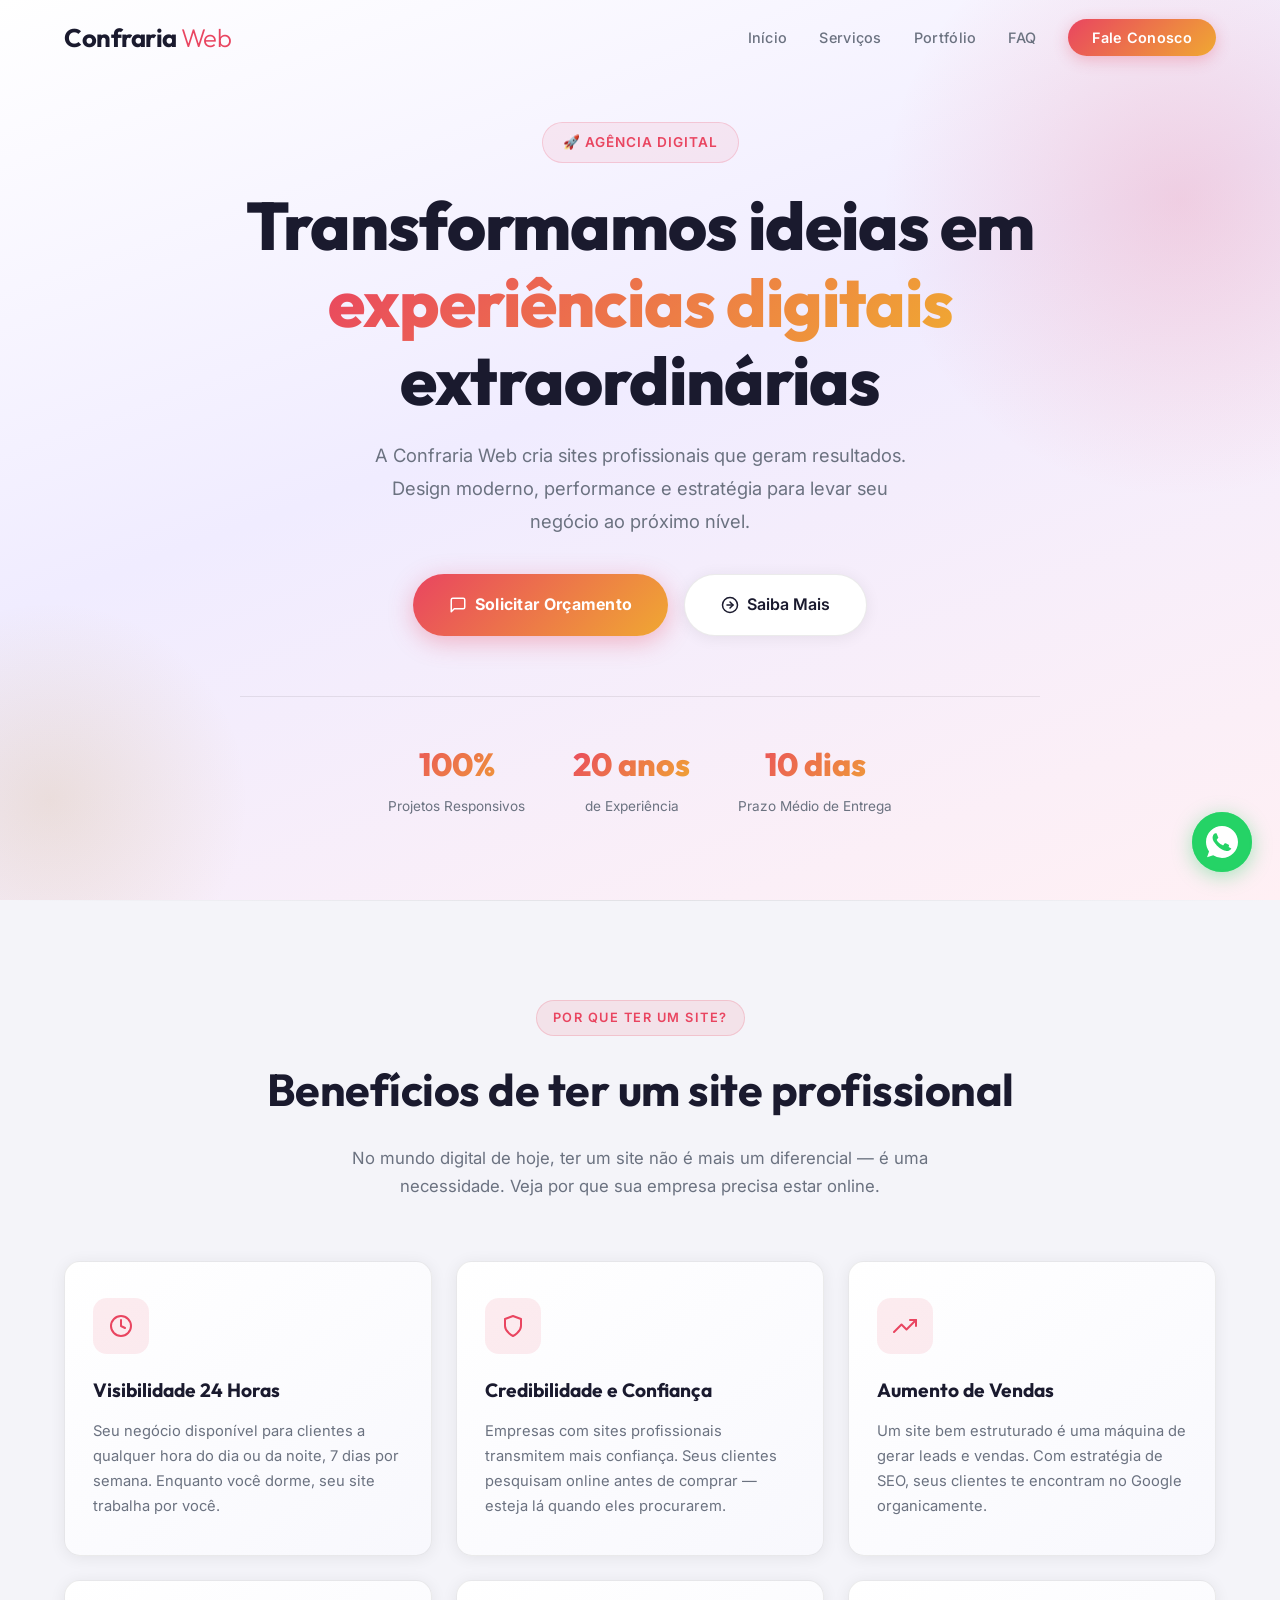
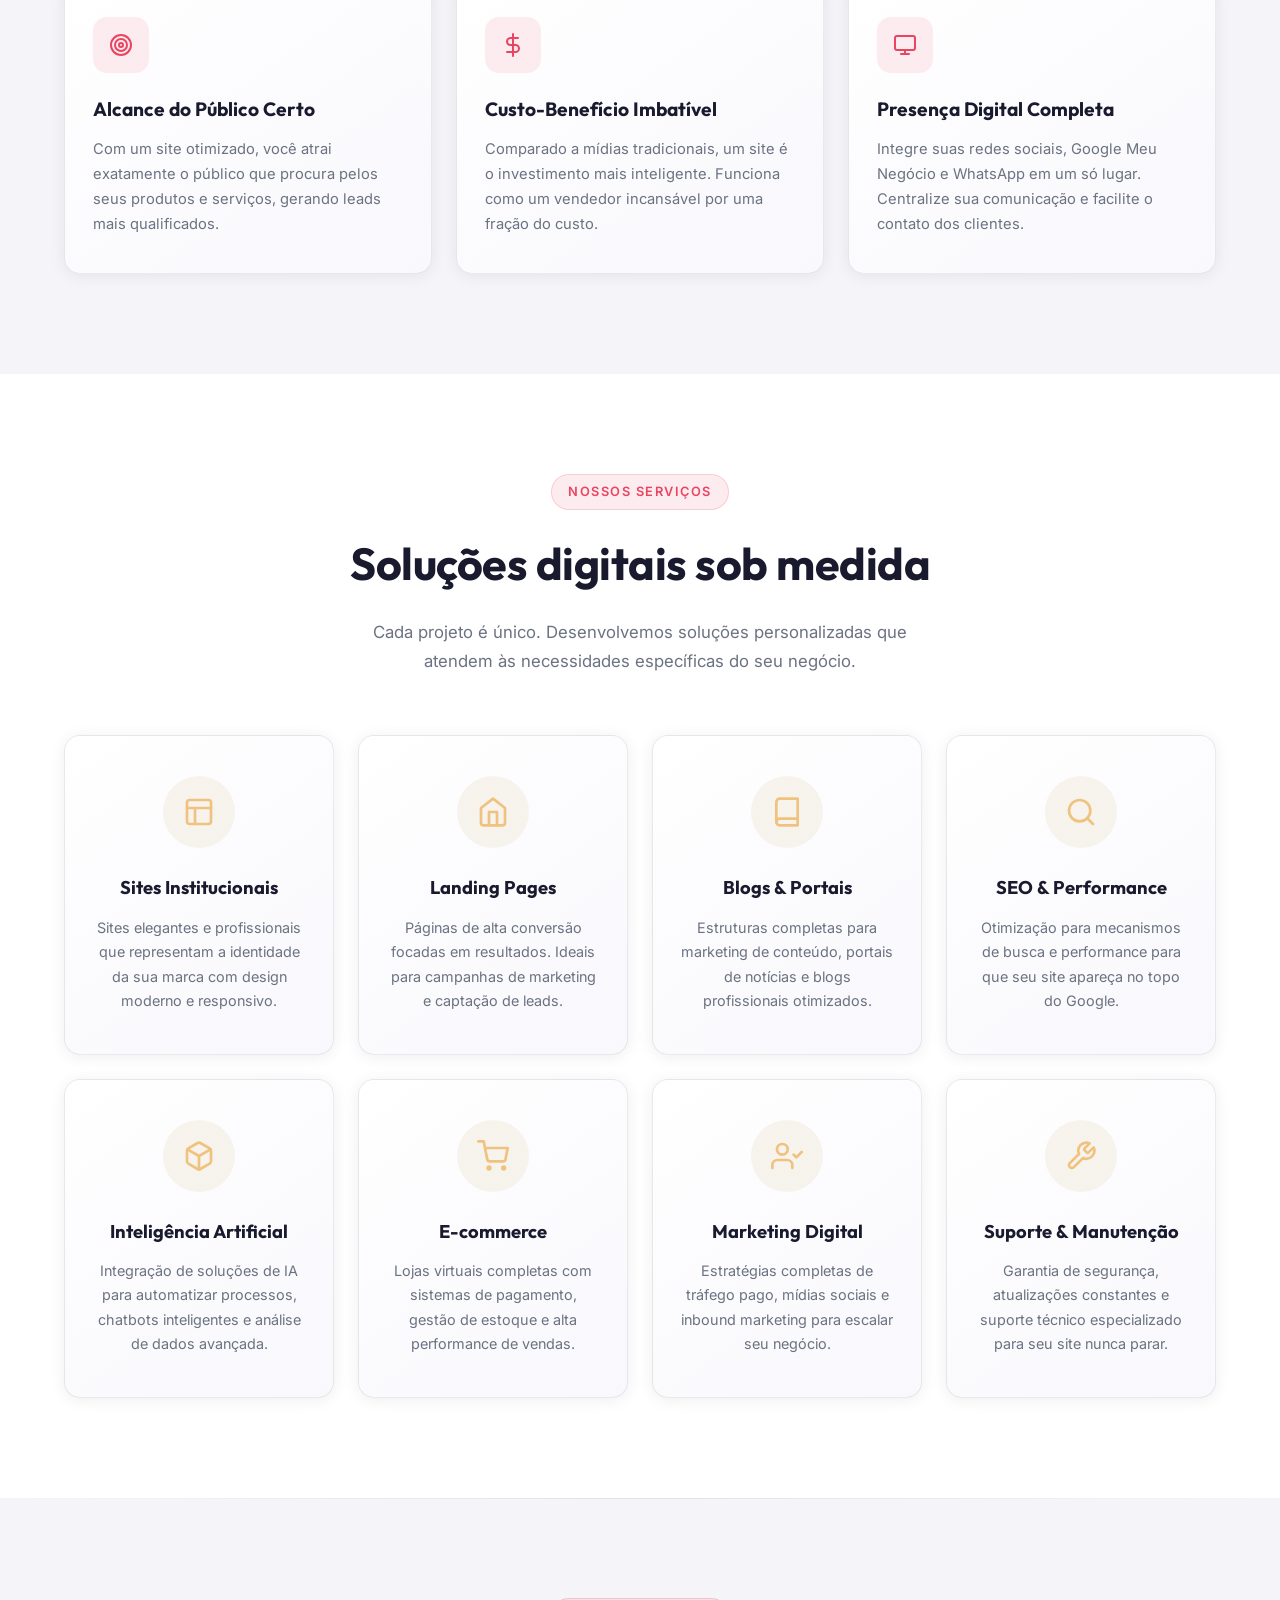
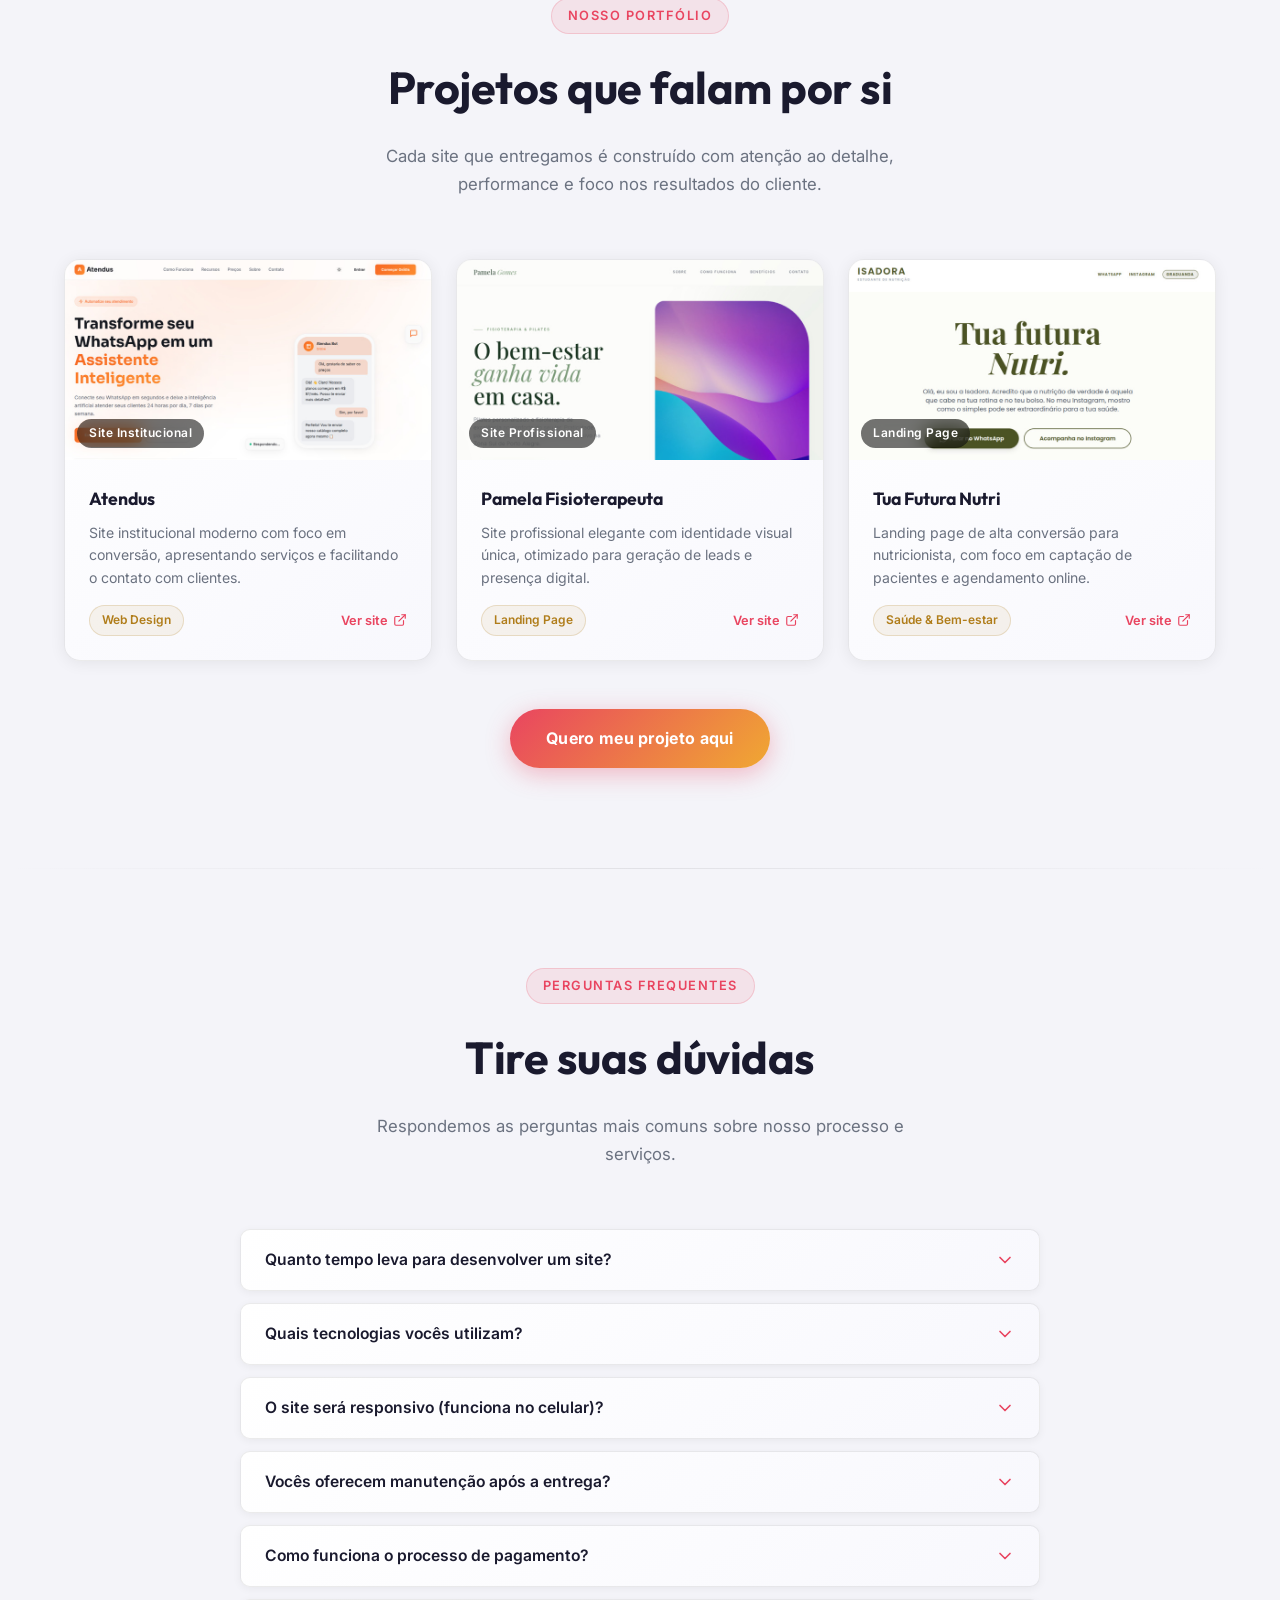
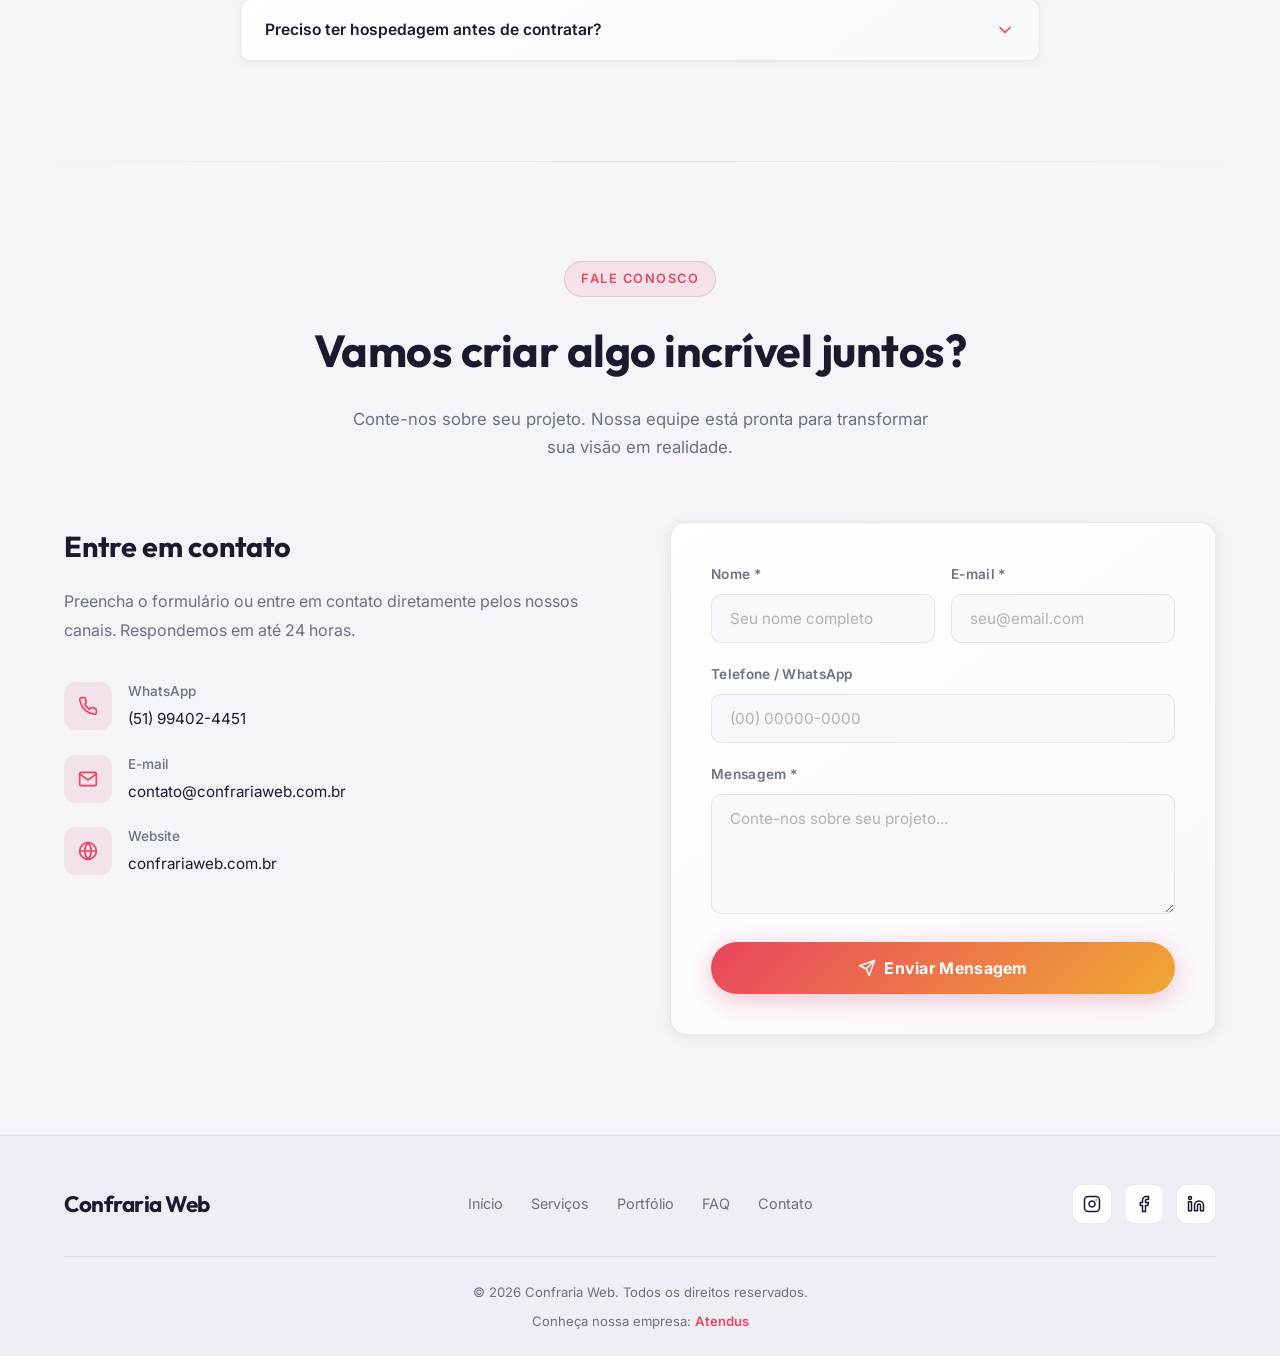
==== commit c8f66180: "Atualiza estatísticas de experiência e prazo médio de entrega na seção de projetos" ====
--- a/index.html
+++ b/index.html
@@ -113,11 +113,11 @@
           <div class="stat-label">Projetos Responsivos</div>
         </div>
         <div class="stat-item">
-          <div class="stat-number" data-count="24" data-suffix="h">0</div>
-          <div class="stat-label">Tempo de Resposta</div>
+          <div class="stat-number" data-count="20" data-suffix=" anos">0</div>
+          <div class="stat-label">de Experiência</div>
         </div>
         <div class="stat-item">
-          <div class="stat-number" data-count="30" data-suffix=" dias">0</div>
+          <div class="stat-number" data-count="10" data-suffix=" dias">0</div>
           <div class="stat-label">Prazo Médio de Entrega</div>
         </div>
       </div>
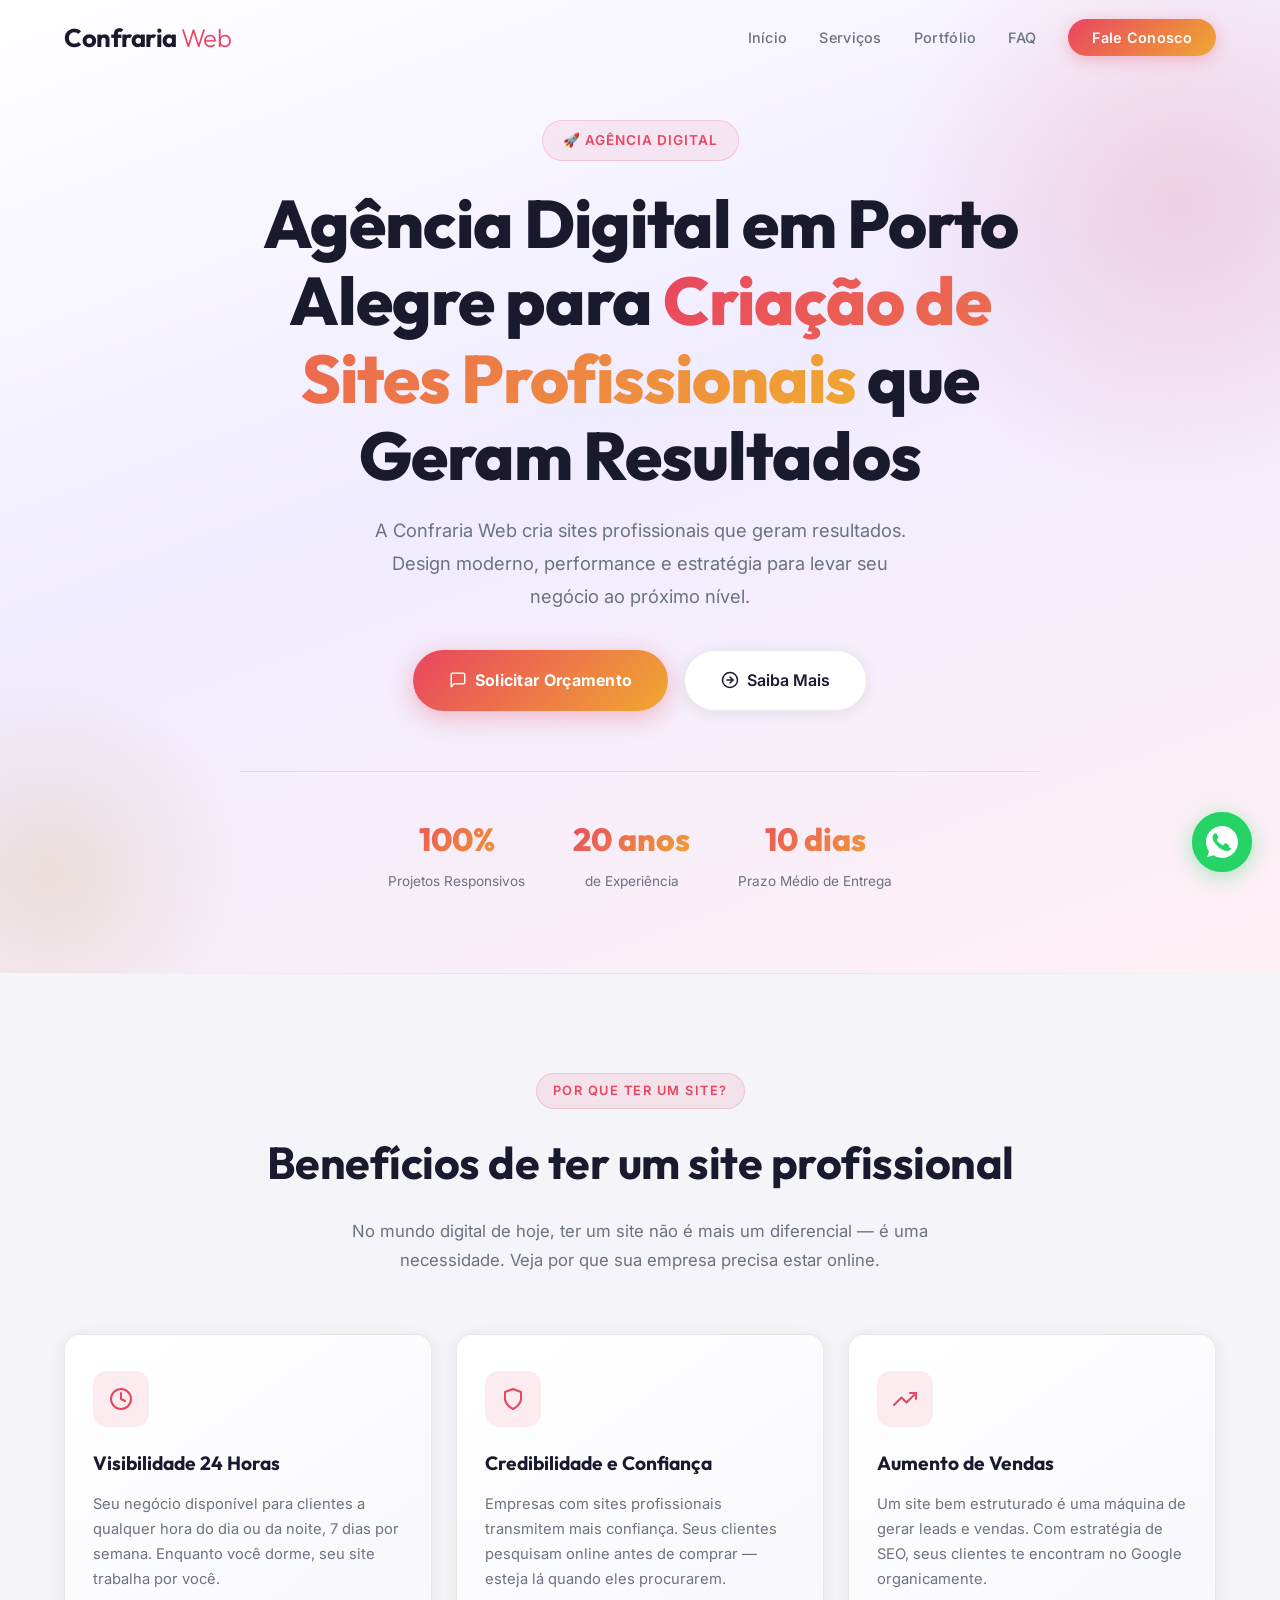
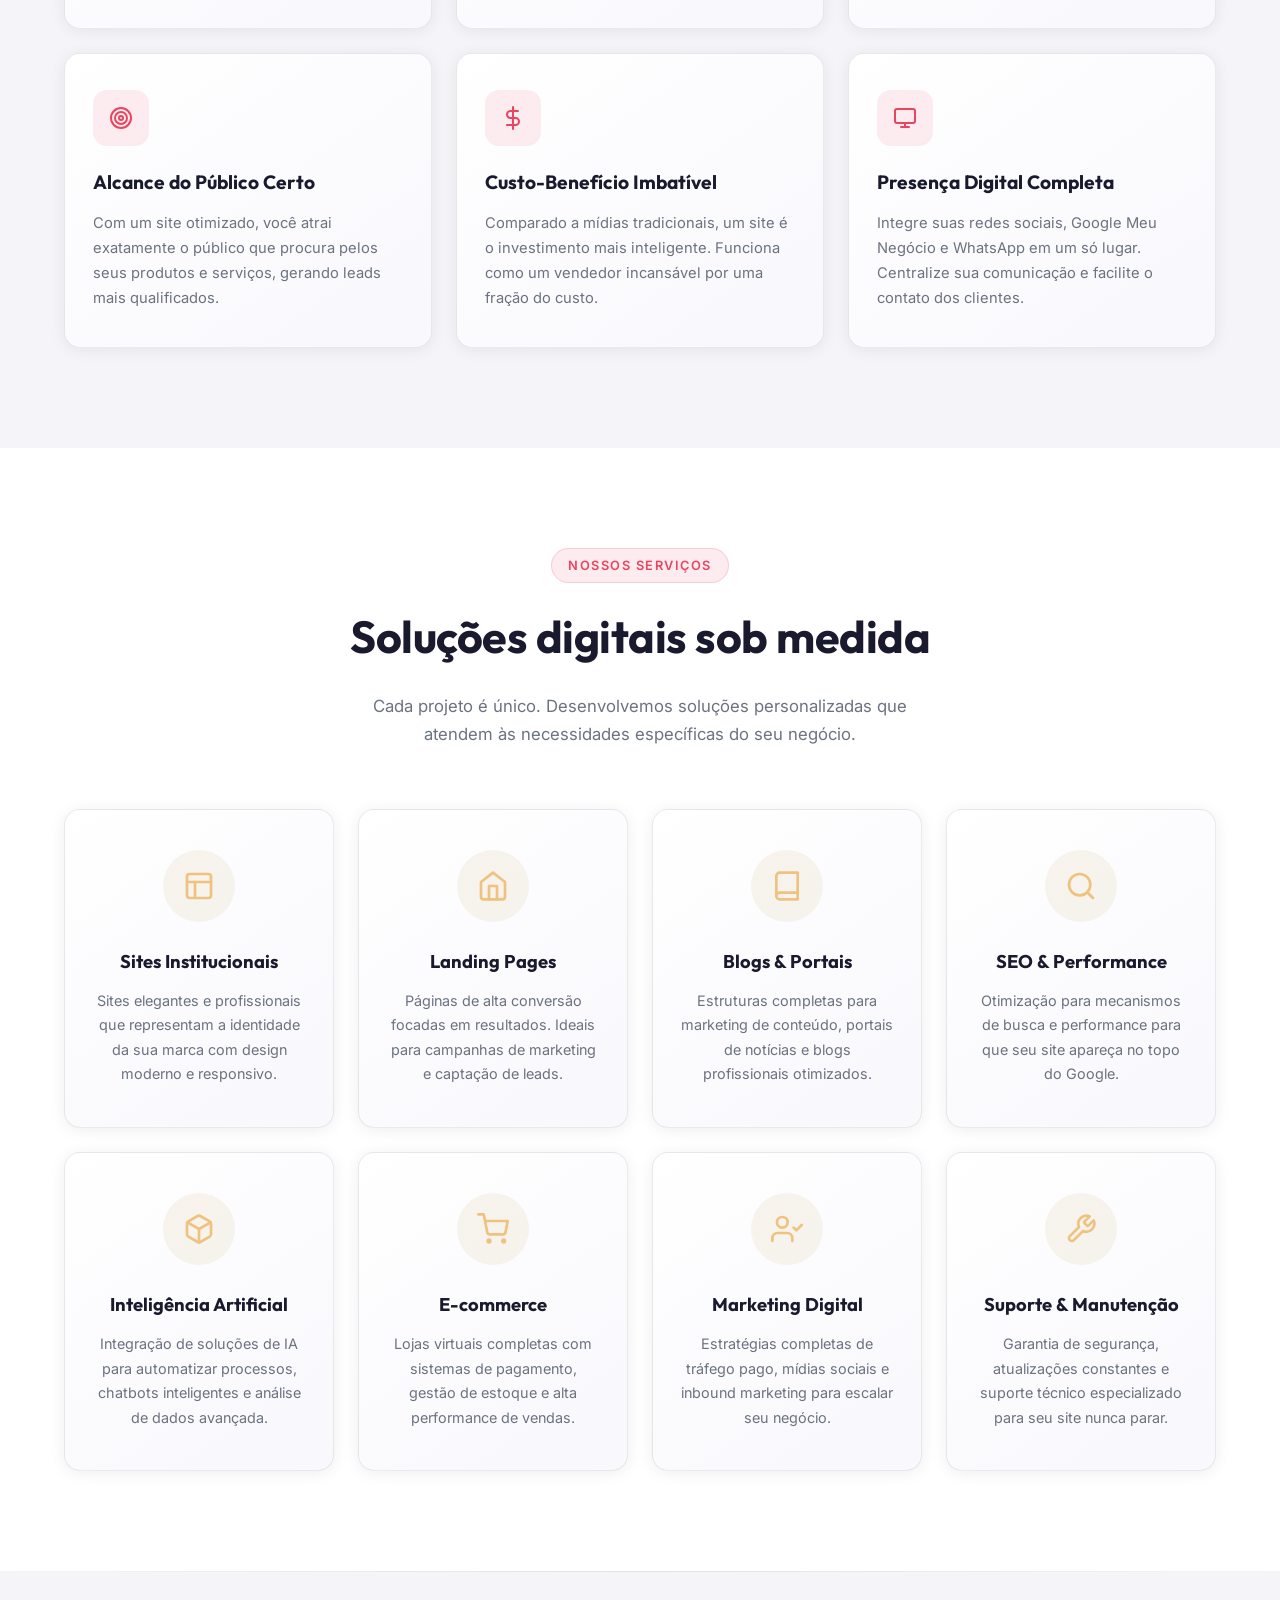
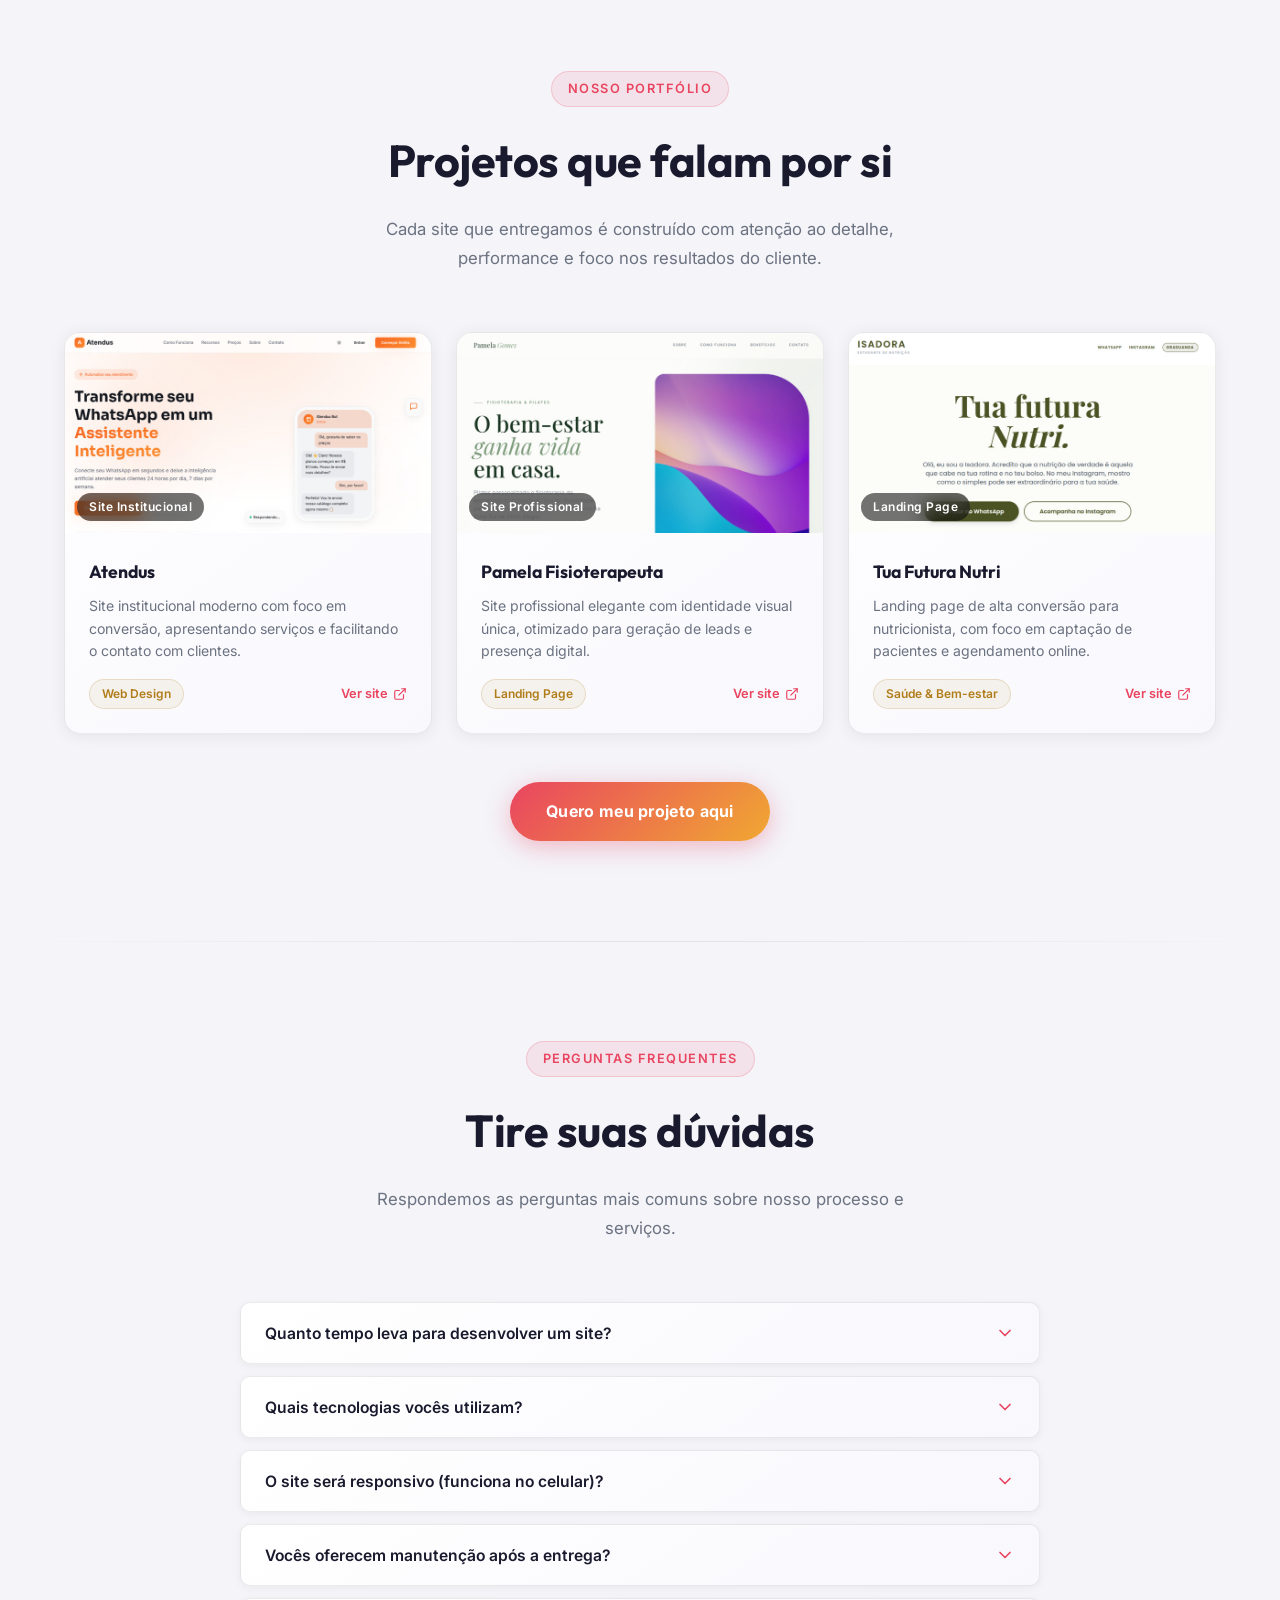
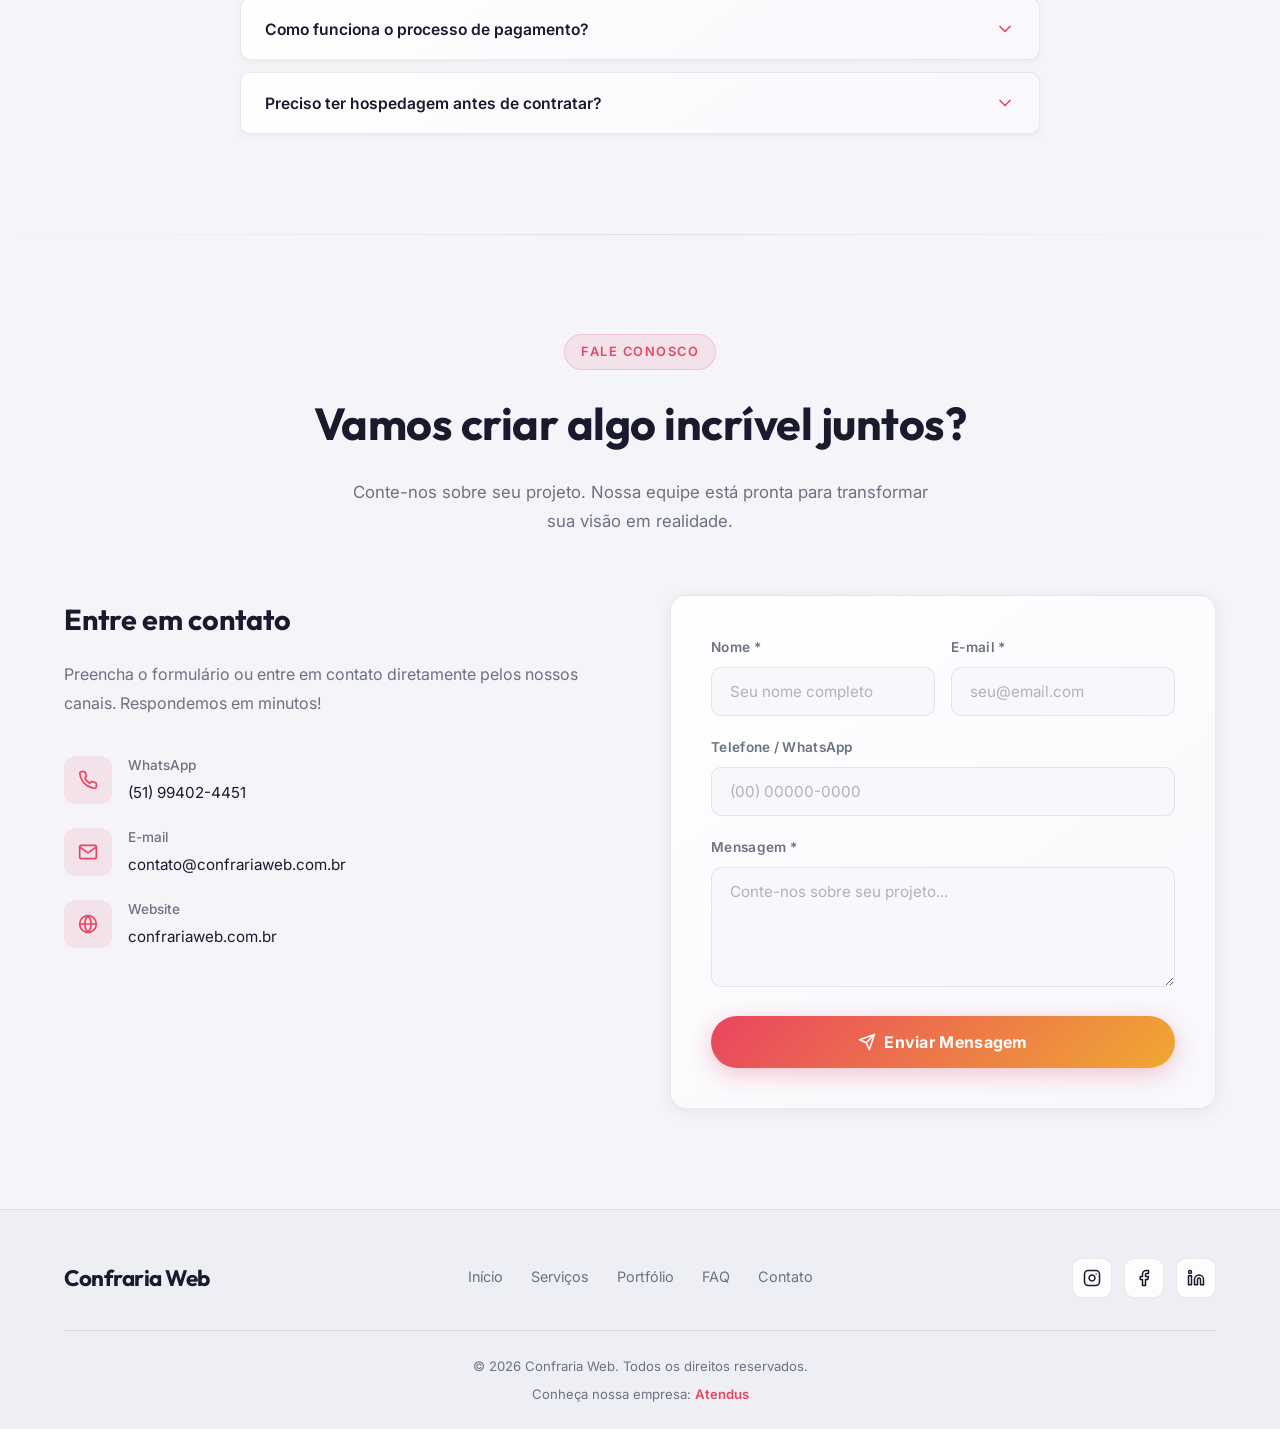
==== commit 202e1933: "Atualiza informações de SEO e adiciona schema FAQ ao site; ajusta data de modificação no sitemap" ====
--- a/index.html
+++ b/index.html
@@ -6,31 +6,36 @@
   <meta http-equiv="X-UA-Compatible" content="IE=edge">
 
   <!-- SEO Primary -->
-  <title>Confraria Web — Agência Digital | Criação de Sites Profissionais</title>
-  <meta name="description" content="A Confraria Web é uma agência digital especializada em criação de sites profissionais, landing pages, e-commerce e SEO. Transformamos sua presença digital em resultados reais.">
+  <title>Confraria Web | Criação de Sites Profissionais em Porto Alegre — Agência Digital</title>
+  <meta name="description" content="Agência digital em Porto Alegre especializada em criação de sites profissionais em até 10 dias. Landing pages, e-commerce e SEO que geram resultados. Orçamento gratuito!">
   <meta name="keywords" content="criação de sites, agência digital, desenvolvimento web, sites profissionais, landing page, e-commerce, SEO, marketing digital, Confraria Web">
   <meta name="author" content="Confraria Web">
   <meta name="robots" content="index, follow">
-  <link rel="canonical" href="https://confrariaweb.com.br">
+  <link rel="canonical" href="https://confrariaweb.com.br/">
   <link rel="icon" href="favicon.svg" type="image/svg+xml">
+  <link rel="apple-touch-icon" href="favicon.svg">
   <meta name="theme-color" content="#e94560">
+  <meta name="geo.region" content="BR-RS">
+  <meta name="geo.placename" content="Porto Alegre, Rio Grande do Sul, Brasil">
 
   <!-- Open Graph / Facebook -->
   <meta property="og:type" content="website">
-  <meta property="og:url" content="https://confrariaweb.com.br">
-  <meta property="og:title" content="Confraria Web — Agência Digital | Criação de Sites Profissionais">
+  <meta property="og:url" content="https://confrariaweb.com.br/">
+  <meta property="og:title" content="Confraria Web | Criação de Sites Profissionais em Porto Alegre — Agência Digital">
   <meta property="og:description" content="Transformamos sua presença digital em resultados reais. Sites profissionais, landing pages, e-commerce e SEO.">
   <meta property="og:locale" content="pt_BR">
   <meta property="og:site_name" content="Confraria Web">
   <meta property="og:image" content="https://confrariaweb.com.br/og-image.png">
   <meta property="og:image:width" content="1200">
   <meta property="og:image:height" content="630">
+  <meta property="og:image:alt" content="Confraria Web — Agência Digital para Criação de Sites Profissionais em Porto Alegre">
 
   <!-- Twitter Card -->
   <meta name="twitter:card" content="summary_large_image">
-  <meta name="twitter:title" content="Confraria Web — Agência Digital | Criação de Sites Profissionais">
+  <meta name="twitter:title" content="Confraria Web | Criação de Sites Profissionais em Porto Alegre — Agência Digital">
   <meta name="twitter:description" content="Transformamos sua presença digital em resultados reais. Sites profissionais, landing pages, e-commerce e SEO.">
   <meta name="twitter:image" content="https://confrariaweb.com.br/og-image.png">
+  <meta name="twitter:image:alt" content="Confraria Web — Agência Digital para Criação de Sites Profissionais em Porto Alegre">
 
   <!-- Schema.org / Structured Data -->
   <script type="application/ld+json">
@@ -38,13 +43,26 @@
     "@context": "https://schema.org",
     "@type": "ProfessionalService",
     "name": "Confraria Web",
-    "description": "Agência digital especializada em criação de sites profissionais, landing pages, e-commerce e SEO.",
-    "url": "https://confrariaweb.com.br",
+    "description": "Agência digital especializada em criação de sites profissionais, landing pages, e-commerce e SEO em Porto Alegre, RS.",
+    "url": "https://confrariaweb.com.br/",
     "telephone": "+55-51-994024451",
+    "email": "contato@confrariaweb.com.br",
+    "image": "https://confrariaweb.com.br/og-image.png",
     "address": {
       "@type": "PostalAddress",
+      "addressLocality": "Porto Alegre",
+      "addressRegion": "RS",
       "addressCountry": "BR"
     },
+    "areaServed": ["Porto Alegre", "Rio Grande do Sul", "Brasil"],
+    "openingHoursSpecification": {
+      "@type": "OpeningHoursSpecification",
+      "dayOfWeek": ["Monday", "Tuesday", "Wednesday", "Thursday", "Friday"],
+      "opens": "09:00",
+      "closes": "18:00"
+    },
+    "currenciesAccepted": "BRL",
+    "paymentAccepted": "Pix, Cartão de Crédito, Transferência Bancária",
     "sameAs": [
       "https://instagram.com/confrariaweb",
       "https://facebook.com/confrariaweb",
@@ -55,6 +73,64 @@
   }
   </script>
 
+  <!-- FAQPage Schema — Rich Results no Google -->
+  <script type="application/ld+json">
+  {
+    "@context": "https://schema.org",
+    "@type": "FAQPage",
+    "mainEntity": [
+      {
+        "@type": "Question",
+        "name": "Quanto tempo leva para desenvolver um site?",
+        "acceptedAnswer": {
+          "@type": "Answer",
+          "text": "O prazo varia conforme a complexidade do projeto. Sites institucionais têm média de 10 dias. Blogs e portais ficam prontos em torno de 30 dias. E-commerces têm média de 60 dias. Sempre alinhamos o prazo na proposta antes de iniciar."
+        }
+      },
+      {
+        "@type": "Question",
+        "name": "Quais tecnologias vocês utilizam?",
+        "acceptedAnswer": {
+          "@type": "Answer",
+          "text": "Trabalhamos com as tecnologias mais modernas: HTML5, CSS3 e JavaScript puro para projetos ágeis e de alta performance; WordPress para sites que precisam de gestão de conteúdo; e React/Next.js para aplicações mais complexas. Escolhemos a melhor stack para cada projeto."
+        }
+      },
+      {
+        "@type": "Question",
+        "name": "O site será responsivo (funciona no celular)?",
+        "acceptedAnswer": {
+          "@type": "Answer",
+          "text": "Sim, 100% dos nossos projetos são responsivos. Desenvolvemos com a abordagem mobile-first, garantindo que o site funcione perfeitamente em celulares, tablets e desktops. Mais de 60% dos acessos à internet hoje vêm de dispositivos móveis."
+        }
+      },
+      {
+        "@type": "Question",
+        "name": "Vocês oferecem manutenção após a entrega?",
+        "acceptedAnswer": {
+          "@type": "Answer",
+          "text": "Sim! Oferecemos planos de suporte e manutenção mensal que incluem atualizações de conteúdo, backups, segurança e suporte técnico. Também realizamos manutenções avulsas. Você nunca ficará desamparado após a entrega."
+        }
+      },
+      {
+        "@type": "Question",
+        "name": "Como funciona o processo de pagamento?",
+        "acceptedAnswer": {
+          "@type": "Answer",
+          "text": "Trabalhamos com parcelamento: normalmente 50% no início do projeto e 50% na entrega. Aceitamos Pix, transferência bancária e cartão de crédito. Os valores e condições são definidos na proposta e formalizados em contrato antes de iniciar."
+        }
+      },
+      {
+        "@type": "Question",
+        "name": "Preciso ter hospedagem antes de contratar?",
+        "acceptedAnswer": {
+          "@type": "Answer",
+          "text": "Não! Cuidamos de tudo por você. Indicamos e configuramos o domínio e a hospedagem ideal para o seu projeto. Se você já possui domínio e hospedagem, também trabalhamos com o que você tem. Nosso objetivo é facilitar ao máximo esse processo."
+        }
+      }
+    ]
+  }
+  </script>
+
   <!-- Google Fonts -->
   <link rel="preconnect" href="https://fonts.googleapis.com">
   <link rel="preconnect" href="https://fonts.gstatic.com" crossorigin>
@@ -93,7 +169,7 @@
   <section class="hero" id="inicio">
     <div class="hero-content">
       <span class="hero-badge">🚀 Agência Digital</span>
-      <h1>Transformamos ideias em <span class="highlight">experiências digitais</span> extraordinárias</h1>
+      <h1>Agência Digital em Porto Alegre para <span class="highlight">Criação de Sites Profissionais</span> que Geram Resultados</h1>
       <p>A Confraria Web cria sites profissionais que geram resultados. Design moderno, performance e estratégia para levar seu negócio ao próximo nível.</p>
 
       <div class="hero-buttons">
@@ -288,7 +364,7 @@
       <div class="portfolio-grid">
         <!-- Project 1 — Atendus -->
         <div class="portfolio-card animate-on-scroll">
-          <a href="https://atendus.com.br/" target="_blank" rel="noopener" class="portfolio-thumb">
+          <a href="https://atendus.com.br/" target="_blank" rel="noopener" title="Visitar site da Atendus" class="portfolio-thumb">
             <img src="assets/portfolio/atendus.jpg" alt="Site Atendus" loading="lazy" width="800" height="450">
             <span class="portfolio-badge">Site Institucional</span>
           </a>
@@ -307,7 +383,7 @@
 
         <!-- Project 2 — Pamela -->
         <div class="portfolio-card animate-on-scroll">
-          <a href="https://pamela.fst.br/" target="_blank" rel="noopener" class="portfolio-thumb">
+          <a href="https://pamela.fst.br/" target="_blank" rel="noopener" title="Visitar site da Pamela Fisioterapeuta" class="portfolio-thumb">
             <img src="assets/portfolio/pamela.jpg" alt="Site Pamela" loading="lazy" width="800" height="450">
             <span class="portfolio-badge">Site Profissional</span>
           </a>
@@ -326,7 +402,7 @@
 
         <!-- Project 3 — Tua Futura Nutri -->
         <div class="portfolio-card animate-on-scroll">
-          <a href="https://tuafuturanutri.com.br/" target="_blank" rel="noopener" class="portfolio-thumb">
+          <a href="https://tuafuturanutri.com.br/" target="_blank" rel="noopener" title="Visitar site Tua Futura Nutri" class="portfolio-thumb">
             <img src="assets/portfolio/tuafuturanutri.jpg" alt="Site Tua Futura Nutri" loading="lazy" width="800" height="450">
             <span class="portfolio-badge">Landing Page</span>
           </a>
@@ -488,7 +564,7 @@
         <!-- Info -->
         <div class="contact-info animate-on-scroll">
           <h3>Entre em contato</h3>
-          <p>Preencha o formulário ou entre em contato diretamente pelos nossos canais. Respondemos em até 24 horas.</p>
+          <p>Preencha o formulário ou entre em contato diretamente pelos nossos canais. Respondemos em minutos!</p>
 
           <div class="contact-details">
             <div class="contact-detail-item">
@@ -561,7 +637,7 @@
             <div class="form-success" id="form-success">
               <div class="success-icon">✅</div>
               <h4>Mensagem enviada!</h4>
-              <p>Entraremos em contato em até 24 horas.</p>
+              <p>Entraremos em contato em minutos!</p>
             </div>
           </form>
         </div>
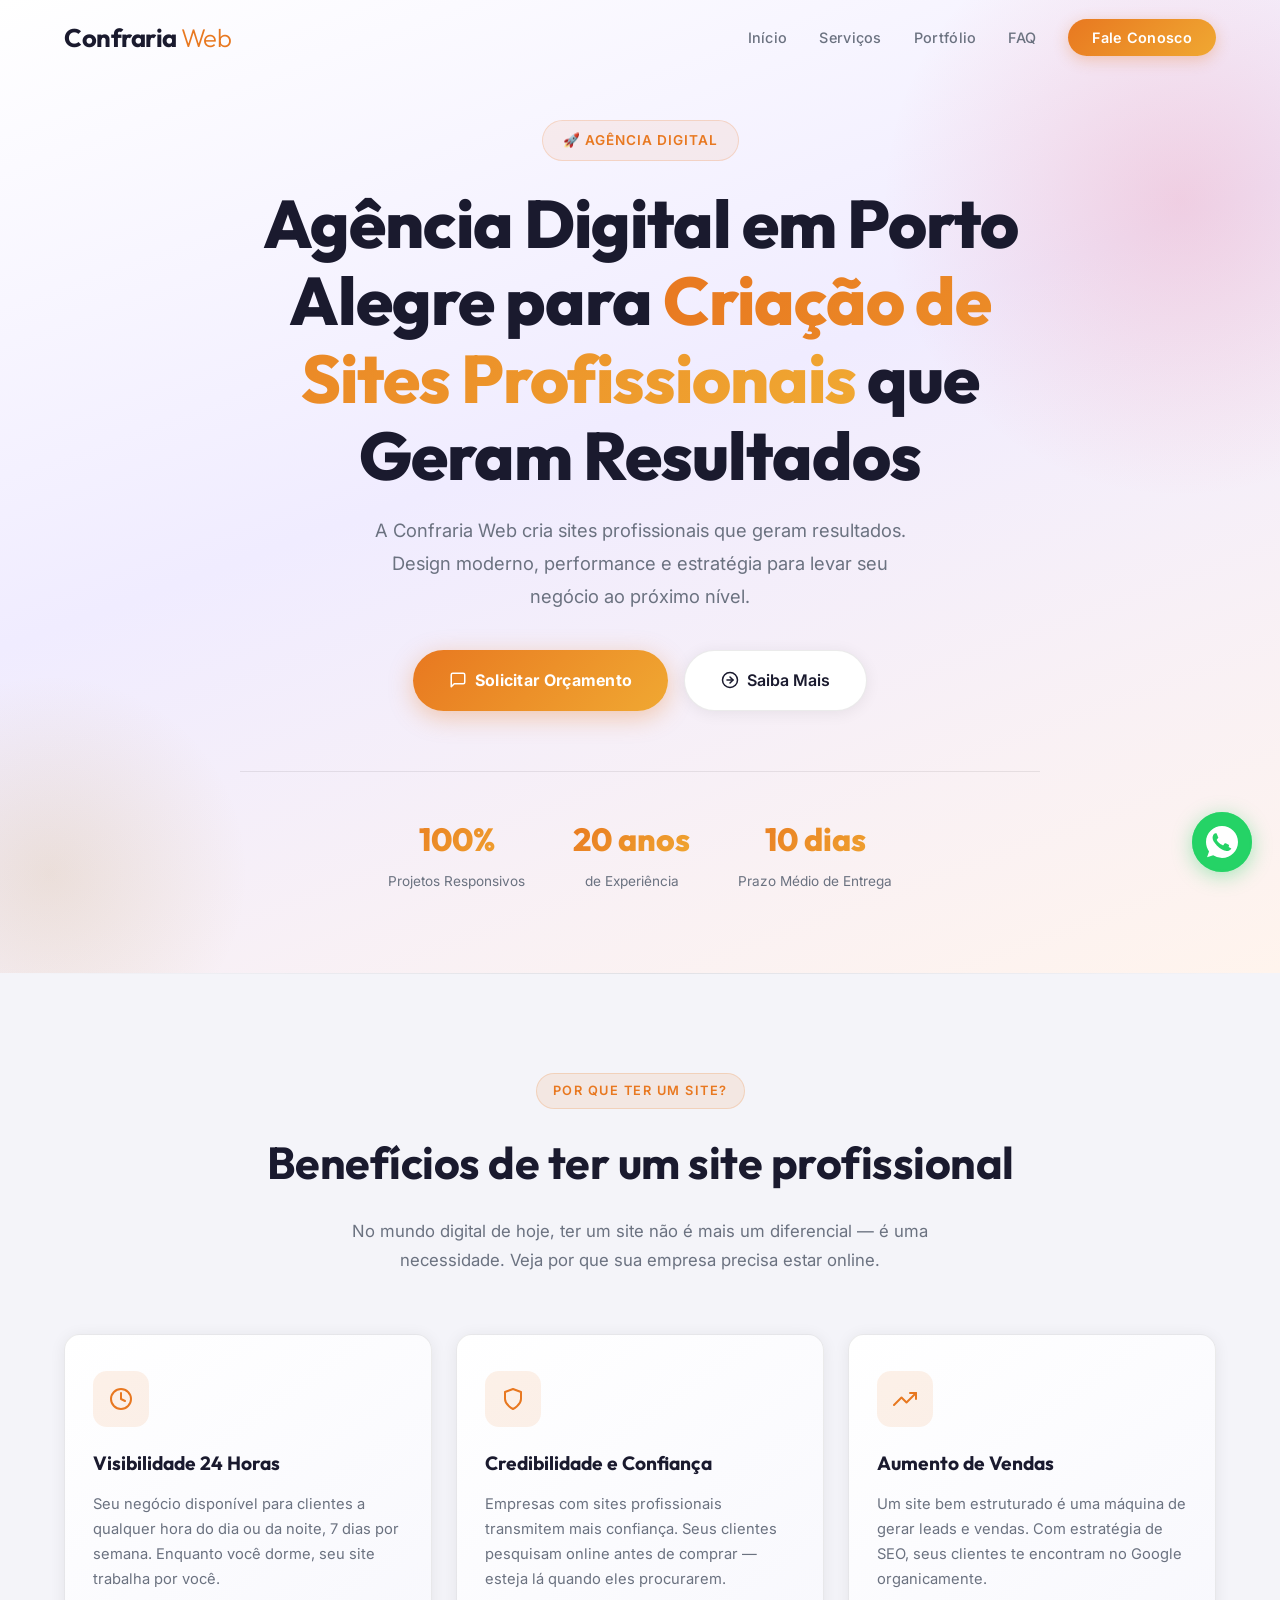
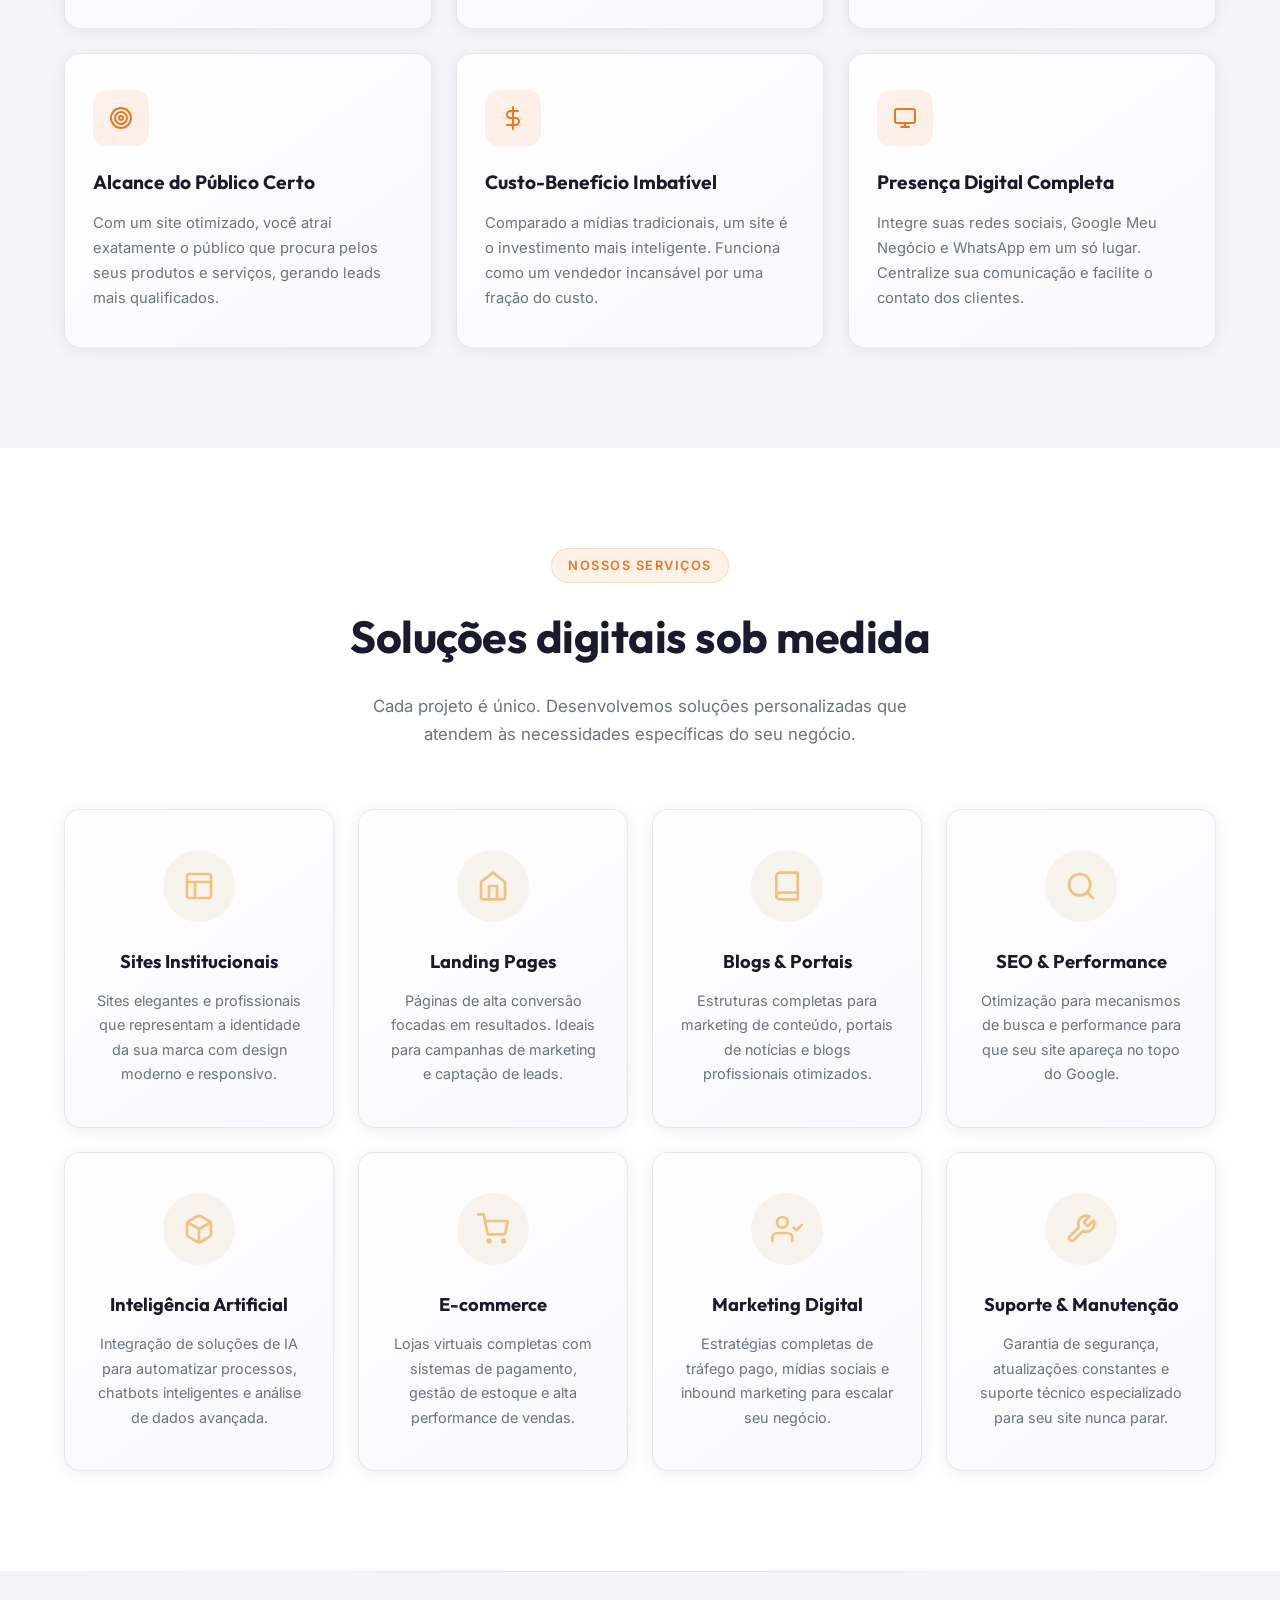
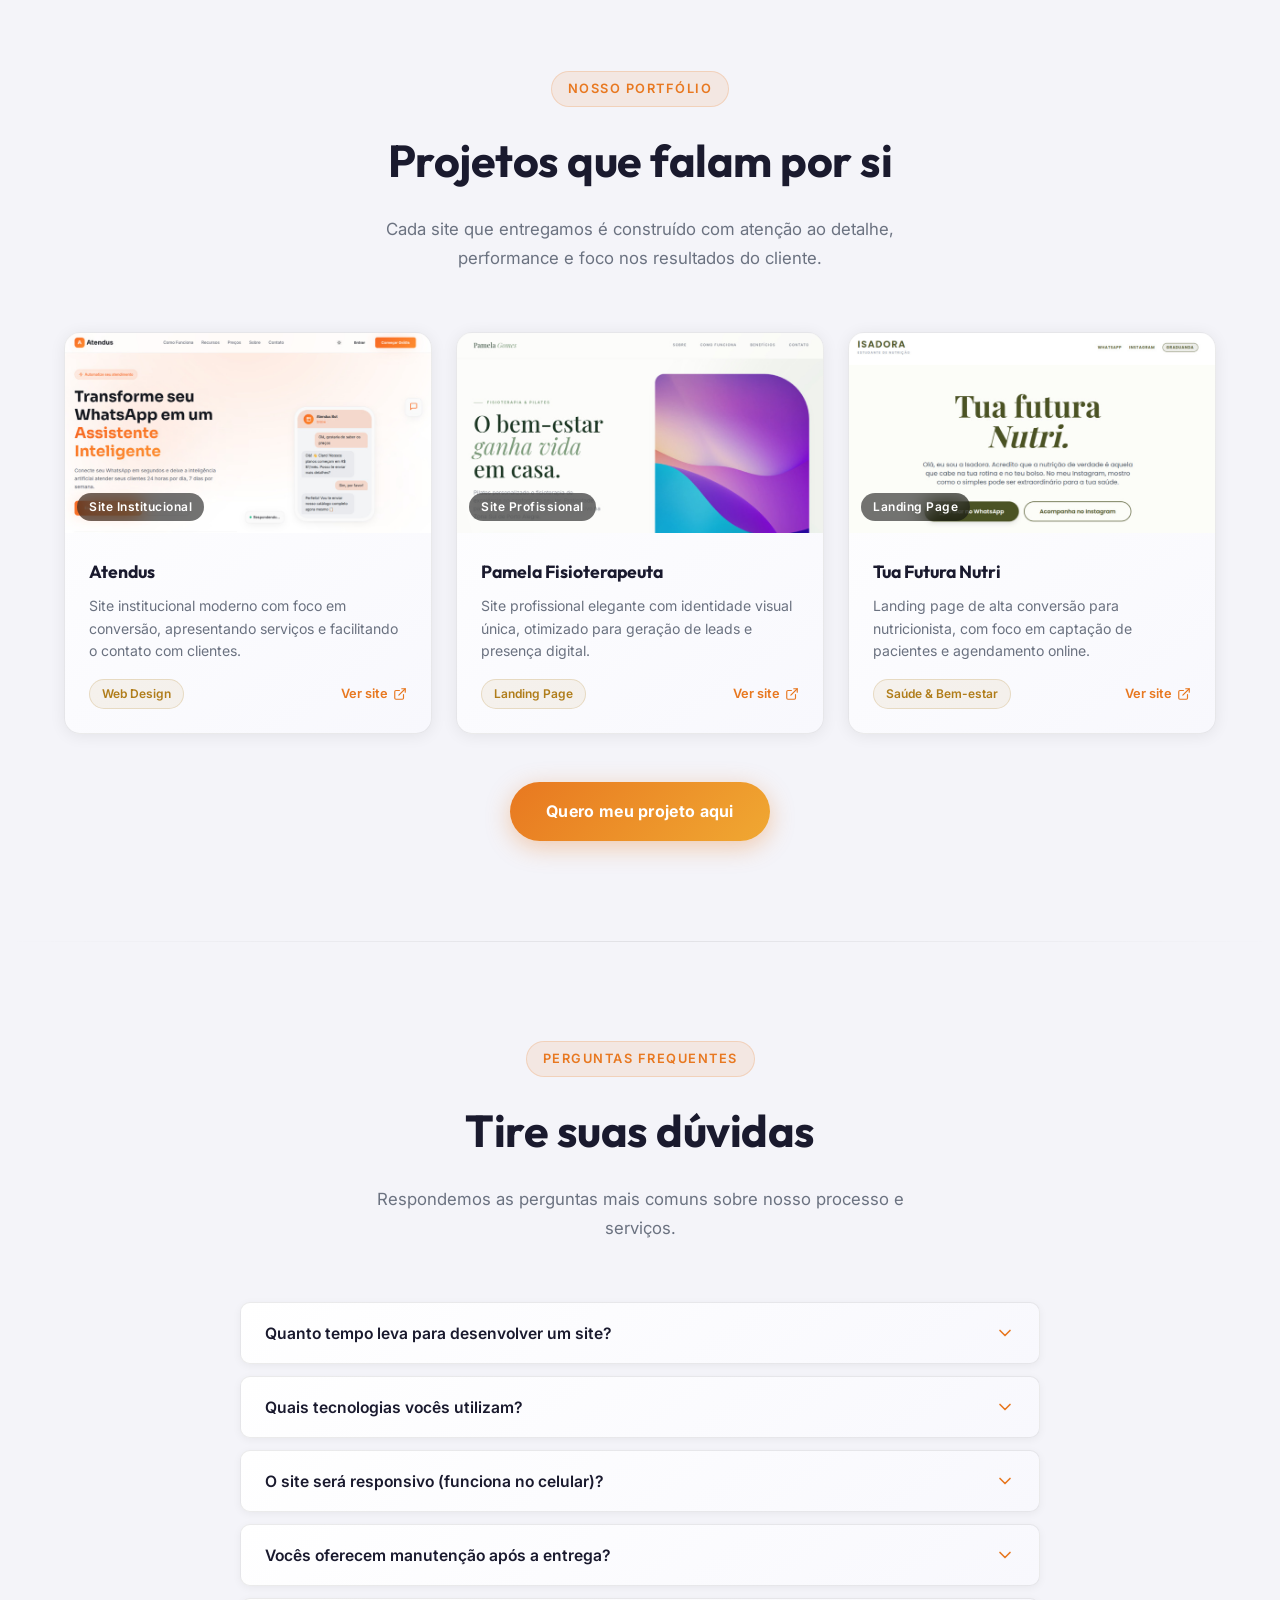
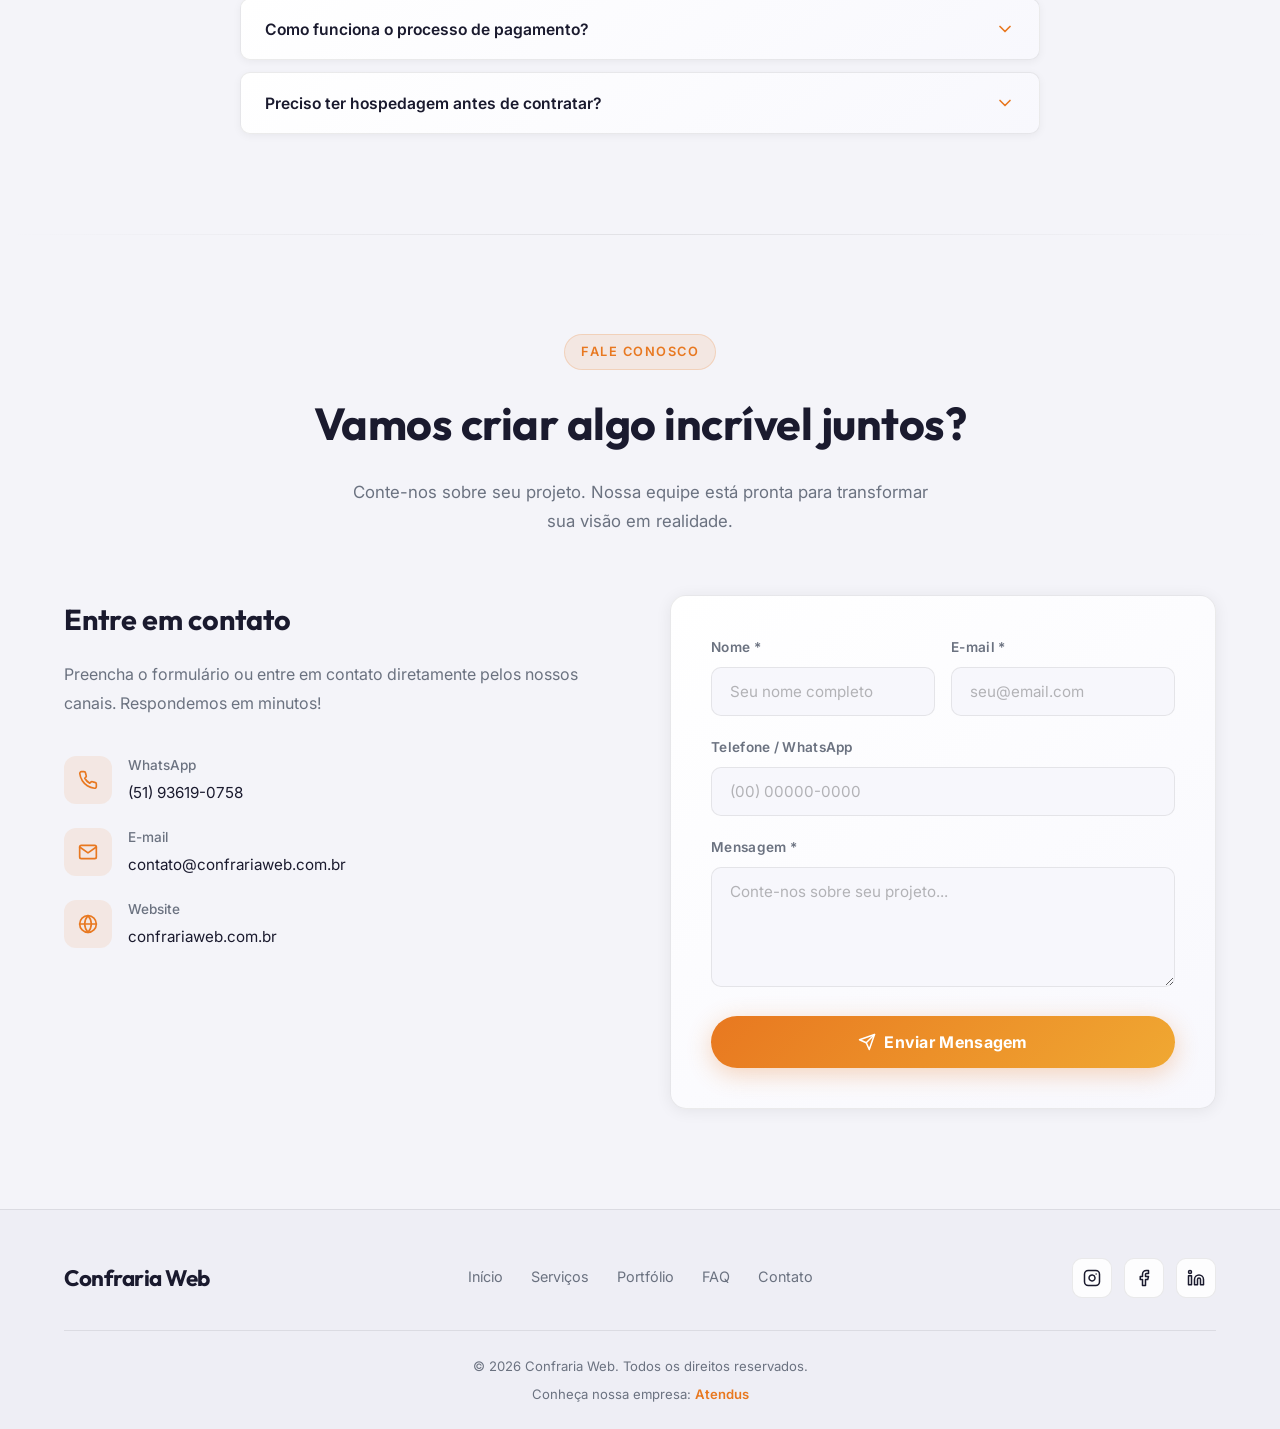
==== commit 9ac02f25: "Atualiza a paleta de cores do site, alterando tons de destaque e ícones para um novo esquema de core" ====
--- a/index.html
+++ b/index.html
@@ -14,7 +14,7 @@
   <link rel="canonical" href="https://confrariaweb.com.br/">
   <link rel="icon" href="favicon.svg" type="image/svg+xml">
   <link rel="apple-touch-icon" href="favicon.svg">
-  <meta name="theme-color" content="#e94560">
+  <meta name="theme-color" content="#e87820">
   <meta name="geo.region" content="BR-RS">
   <meta name="geo.placename" content="Porto Alegre, Rio Grande do Sul, Brasil">
 
@@ -45,7 +45,7 @@
     "name": "Confraria Web",
     "description": "Agência digital especializada em criação de sites profissionais, landing pages, e-commerce e SEO em Porto Alegre, RS.",
     "url": "https://confrariaweb.com.br/",
-    "telephone": "+55-51-994024451",
+    "telephone": "+55-51-936190758",
     "email": "contato@confrariaweb.com.br",
     "image": "https://confrariaweb.com.br/og-image.png",
     "address": {
@@ -213,7 +213,7 @@
         <!-- Card 1 -->
         <div class="benefit-card animate-on-scroll">
           <div class="benefit-icon">
-            <svg width="24" height="24" viewBox="0 0 24 24" fill="none" stroke="#e94560" stroke-width="2" stroke-linecap="round" stroke-linejoin="round"><circle cx="12" cy="12" r="10"/><polyline points="12 6 12 12 16 14"/></svg>
+            <svg width="24" height="24" viewBox="0 0 24 24" fill="none" stroke="#e87820" stroke-width="2" stroke-linecap="round" stroke-linejoin="round"><circle cx="12" cy="12" r="10"/><polyline points="12 6 12 12 16 14"/></svg>
           </div>
           <h3>Visibilidade 24 Horas</h3>
           <p>Seu negócio disponível para clientes a qualquer hora do dia ou da noite, 7 dias por semana. Enquanto você dorme, seu site trabalha por você.</p>
@@ -222,7 +222,7 @@
         <!-- Card 2 -->
         <div class="benefit-card animate-on-scroll">
           <div class="benefit-icon">
-            <svg width="24" height="24" viewBox="0 0 24 24" fill="none" stroke="#e94560" stroke-width="2" stroke-linecap="round" stroke-linejoin="round"><path d="M12 22s8-4 8-10V5l-8-3-8 3v7c0 6 8 10 8 10z"/></svg>
+            <svg width="24" height="24" viewBox="0 0 24 24" fill="none" stroke="#e87820" stroke-width="2" stroke-linecap="round" stroke-linejoin="round"><path d="M12 22s8-4 8-10V5l-8-3-8 3v7c0 6 8 10 8 10z"/></svg>
           </div>
           <h3>Credibilidade e Confiança</h3>
           <p>Empresas com sites profissionais transmitem mais confiança. Seus clientes pesquisam online antes de comprar — esteja lá quando eles procurarem.</p>
@@ -231,7 +231,7 @@
         <!-- Card 3 -->
         <div class="benefit-card animate-on-scroll">
           <div class="benefit-icon">
-            <svg width="24" height="24" viewBox="0 0 24 24" fill="none" stroke="#e94560" stroke-width="2" stroke-linecap="round" stroke-linejoin="round"><polyline points="23 6 13.5 15.5 8.5 10.5 1 18"/><polyline points="17 6 23 6 23 12"/></svg>
+            <svg width="24" height="24" viewBox="0 0 24 24" fill="none" stroke="#e87820" stroke-width="2" stroke-linecap="round" stroke-linejoin="round"><polyline points="23 6 13.5 15.5 8.5 10.5 1 18"/><polyline points="17 6 23 6 23 12"/></svg>
           </div>
           <h3>Aumento de Vendas</h3>
           <p>Um site bem estruturado é uma máquina de gerar leads e vendas. Com estratégia de SEO, seus clientes te encontram no Google organicamente.</p>
@@ -240,7 +240,7 @@
         <!-- Card 4 -->
         <div class="benefit-card animate-on-scroll">
           <div class="benefit-icon">
-            <svg width="24" height="24" viewBox="0 0 24 24" fill="none" stroke="#e94560" stroke-width="2" stroke-linecap="round" stroke-linejoin="round"><circle cx="12" cy="12" r="10"/><circle cx="12" cy="12" r="6"/><circle cx="12" cy="12" r="2"/></svg>
+            <svg width="24" height="24" viewBox="0 0 24 24" fill="none" stroke="#e87820" stroke-width="2" stroke-linecap="round" stroke-linejoin="round"><circle cx="12" cy="12" r="10"/><circle cx="12" cy="12" r="6"/><circle cx="12" cy="12" r="2"/></svg>
           </div>
           <h3>Alcance do Público Certo</h3>
           <p>Com um site otimizado, você atrai exatamente o público que procura pelos seus produtos e serviços, gerando leads mais qualificados.</p>
@@ -249,7 +249,7 @@
         <!-- Card 5 -->
         <div class="benefit-card animate-on-scroll">
           <div class="benefit-icon">
-            <svg width="24" height="24" viewBox="0 0 24 24" fill="none" stroke="#e94560" stroke-width="2" stroke-linecap="round" stroke-linejoin="round"><line x1="12" y1="1" x2="12" y2="23"/><path d="M17 5H9.5a3.5 3.5 0 0 0 0 7h5a3.5 3.5 0 0 1 0 7H6"/></svg>
+            <svg width="24" height="24" viewBox="0 0 24 24" fill="none" stroke="#e87820" stroke-width="2" stroke-linecap="round" stroke-linejoin="round"><line x1="12" y1="1" x2="12" y2="23"/><path d="M17 5H9.5a3.5 3.5 0 0 0 0 7h5a3.5 3.5 0 0 1 0 7H6"/></svg>
           </div>
           <h3>Custo-Benefício Imbatível</h3>
           <p>Comparado a mídias tradicionais, um site é o investimento mais inteligente. Funciona como um vendedor incansável por uma fração do custo.</p>
@@ -258,7 +258,7 @@
         <!-- Card 6 -->
         <div class="benefit-card animate-on-scroll">
           <div class="benefit-icon">
-            <svg width="24" height="24" viewBox="0 0 24 24" fill="none" stroke="#e94560" stroke-width="2" stroke-linecap="round" stroke-linejoin="round"><rect x="2" y="3" width="20" height="14" rx="2" ry="2"/><line x1="8" y1="21" x2="16" y2="21"/><line x1="12" y1="17" x2="12" y2="21"/></svg>
+            <svg width="24" height="24" viewBox="0 0 24 24" fill="none" stroke="#e87820" stroke-width="2" stroke-linecap="round" stroke-linejoin="round"><rect x="2" y="3" width="20" height="14" rx="2" ry="2"/><line x1="8" y1="21" x2="16" y2="21"/><line x1="12" y1="17" x2="12" y2="21"/></svg>
           </div>
           <h3>Presença Digital Completa</h3>
           <p>Integre suas redes sociais, Google Meu Negócio e WhatsApp em um só lugar. Centralize sua comunicação e facilite o contato dos clientes.</p>
@@ -569,17 +569,17 @@
           <div class="contact-details">
             <div class="contact-detail-item">
               <div class="contact-detail-icon">
-                <svg width="20" height="20" viewBox="0 0 24 24" fill="none" stroke="#e94560" stroke-width="2" stroke-linecap="round" stroke-linejoin="round"><path d="M22 16.92v3a2 2 0 0 1-2.18 2 19.79 19.79 0 0 1-8.63-3.07 19.5 19.5 0 0 1-6-6 19.79 19.79 0 0 1-3.07-8.67A2 2 0 0 1 4.11 2h3a2 2 0 0 1 2 1.72 12.84 12.84 0 0 0 .7 2.81 2 2 0 0 1-.45 2.11L8.09 9.91a16 16 0 0 0 6 6l1.27-1.27a2 2 0 0 1 2.11-.45 12.84 12.84 0 0 0 2.81.7A2 2 0 0 1 22 16.92z"/></svg>
+                <svg width="20" height="20" viewBox="0 0 24 24" fill="none" stroke="#e87820" stroke-width="2" stroke-linecap="round" stroke-linejoin="round"><path d="M22 16.92v3a2 2 0 0 1-2.18 2 19.79 19.79 0 0 1-8.63-3.07 19.5 19.5 0 0 1-6-6 19.79 19.79 0 0 1-3.07-8.67A2 2 0 0 1 4.11 2h3a2 2 0 0 1 2 1.72 12.84 12.84 0 0 0 .7 2.81 2 2 0 0 1-.45 2.11L8.09 9.91a16 16 0 0 0 6 6l1.27-1.27a2 2 0 0 1 2.11-.45 12.84 12.84 0 0 0 2.81.7A2 2 0 0 1 22 16.92z"/></svg>
               </div>
               <div class="contact-detail-text">
                 <strong>WhatsApp</strong>
-                <a href="https://wa.me/5551994024451?text=Ol%C3%A1%2C%20Confraria%20Web!%20Gostaria%20de%20um%20or%C3%A7amento." target="_blank" rel="noopener">(51) 99402-4451</a>
+                <a href="https://wa.me/5551936190758?text=Ol%C3%A1%2C%20Confraria%20Web!%20Gostaria%20de%20um%20or%C3%A7amento." target="_blank" rel="noopener">(51) 93619-0758</a>
               </div>
             </div>
 
             <div class="contact-detail-item">
               <div class="contact-detail-icon">
-                <svg width="20" height="20" viewBox="0 0 24 24" fill="none" stroke="#e94560" stroke-width="2" stroke-linecap="round" stroke-linejoin="round"><path d="M4 4h16c1.1 0 2 .9 2 2v12c0 1.1-.9 2-2 2H4c-1.1 0-2-.9-2-2V6c0-1.1.9-2 2-2z"/><polyline points="22,6 12,13 2,6"/></svg>
+                <svg width="20" height="20" viewBox="0 0 24 24" fill="none" stroke="#e87820" stroke-width="2" stroke-linecap="round" stroke-linejoin="round"><path d="M4 4h16c1.1 0 2 .9 2 2v12c0 1.1-.9 2-2 2H4c-1.1 0-2-.9-2-2V6c0-1.1.9-2 2-2z"/><polyline points="22,6 12,13 2,6"/></svg>
               </div>
               <div class="contact-detail-text">
                 <strong>E-mail</strong>
@@ -589,7 +589,7 @@
 
             <div class="contact-detail-item">
               <div class="contact-detail-icon">
-                <svg width="20" height="20" viewBox="0 0 24 24" fill="none" stroke="#e94560" stroke-width="2" stroke-linecap="round" stroke-linejoin="round"><circle cx="12" cy="12" r="10"/><line x1="2" y1="12" x2="22" y2="12"/><path d="M12 2a15.3 15.3 0 0 1 4 10 15.3 15.3 0 0 1-4 10 15.3 15.3 0 0 1-4-10 15.3 15.3 0 0 1 4-10z"/></svg>
+                <svg width="20" height="20" viewBox="0 0 24 24" fill="none" stroke="#e87820" stroke-width="2" stroke-linecap="round" stroke-linejoin="round"><circle cx="12" cy="12" r="10"/><line x1="2" y1="12" x2="22" y2="12"/><path d="M12 2a15.3 15.3 0 0 1 4 10 15.3 15.3 0 0 1-4 10 15.3 15.3 0 0 1-4-10 15.3 15.3 0 0 1 4-10z"/></svg>
               </div>
               <div class="contact-detail-text">
                 <strong>Website</strong>
@@ -683,7 +683,7 @@
   </footer>
 
   <!-- ========== WHATSAPP FAB ========== -->
-  <a href="https://wa.me/5551994024451?text=Ol%C3%A1%2C%20Confraria%20Web!%20Gostaria%20de%20saber%20mais%20sobre%20os%20servi%C3%A7os." class="whatsapp-fab" id="whatsapp-fab" target="_blank" rel="noopener" aria-label="Falar no WhatsApp">
+  <a href="https://wa.me/5551936190758?text=Ol%C3%A1%2C%20Confraria%20Web!%20Gostaria%20de%20saber%20mais%20sobre%20os%20servi%C3%A7os." class="whatsapp-fab" id="whatsapp-fab" target="_blank" rel="noopener" aria-label="Falar no WhatsApp">
     <span class="tooltip">Fale conosco!</span>
     <svg viewBox="0 0 32 32" xmlns="http://www.w3.org/2000/svg">
       <path d="M16.004 0h-.008C7.174 0 0 7.176 0 16c0 3.5 1.128 6.744 3.046 9.378L1.054 31.29l6.118-1.958A15.914 15.914 0 0 0 16.004 32C24.826 32 32 24.822 32 16S24.826 0 16.004 0zm9.342 22.616c-.39 1.1-1.932 2.014-3.164 2.28-.844.18-1.946.322-5.656-1.216-4.746-1.966-7.8-6.776-8.036-7.09-.228-.314-1.9-2.532-1.9-4.83s1.2-3.428 1.628-3.898c.39-.428.914-.642 1.26-.642.152 0 .29.008.414.014.428.018.642.044.924.714.352.836 1.21 2.952 1.314 3.168.106.216.212.502.068.786-.136.292-.256.42-.472.668-.216.248-.422.438-.638.706-.198.234-.42.484-.178.912.242.428 1.076 1.778 2.31 2.88 1.59 1.418 2.93 1.858 3.344 2.064.314.156.69.132.94-.134.318-.34.712-.904 1.112-1.46.284-.398.644-.448.99-.306.352.136 2.226 1.05 2.608 1.242.382.192.636.288.73.448.09.16.09.914-.3 2.014z"/>
--- a/styles.css
+++ b/styles.css
@@ -10,18 +10,18 @@
 :root {
   --primary: #f4f4f9;
   --primary-light: #ffffff;
-  --accent: #e94560;
-  --accent-hover: #d63652;
+  --accent: #e87820;
+  --accent-hover: #d06518;
   --gold: #b07d1a;
   --gold-light: #fceabb;
   --text: #1a1a2e;
   --text-muted: #6b7280;
   --glass-bg: rgba(255, 255, 255, 0.85);
   --glass-border: rgba(0, 0, 0, 0.08);
-  --gradient-main: linear-gradient(160deg, #ffffff 0%, #f0ecff 45%, #fff0f4 100%);
-  --gradient-accent: linear-gradient(135deg, #e94560 0%, #f0a832 100%);
+  --gradient-main: linear-gradient(160deg, #ffffff 0%, #f0ecff 45%, #fff4ed 100%);
+  --gradient-accent: linear-gradient(135deg, #e87820 0%, #f0a832 100%);
   --gradient-card: linear-gradient(145deg, #ffffff 0%, #f8f8fd 100%);
-  --shadow-glow: 0 8px 32px rgba(233, 69, 96, 0.14);
+  --shadow-glow: 0 8px 32px rgba(232, 120, 32, 0.14);
   --shadow-card: 0 2px 16px rgba(0, 0, 0, 0.07);
   --radius: 16px;
   --radius-sm: 10px;
@@ -204,14 +204,14 @@
   border-radius: 50px;
   font-weight: 600 !important;
   transition: var(--transition);
-  box-shadow: 0 4px 15px rgba(233, 69, 96, 0.3);
+  box-shadow: 0 4px 15px rgba(232, 120, 32, 0.3);
 }
 
 .nav-cta::after { display: none !important; }
 
 .nav-cta:hover {
   transform: translateY(-2px);
-  box-shadow: 0 6px 25px rgba(233, 69, 96, 0.4);
+  box-shadow: 0 6px 25px rgba(232, 120, 32, 0.4);
 }
 
 /* Hamburger */
@@ -292,8 +292,8 @@
 .hero-badge {
   display: inline-block;
   padding: 8px 20px;
-  background: rgba(233, 69, 96, 0.08);
-  border: 1px solid rgba(233, 69, 96, 0.2);
+  background: rgba(232, 120, 32, 0.08);
+  border: 1px solid rgba(232, 120, 32, 0.2);
   border-radius: 50px;
   font-size: 0.85rem;
   color: var(--accent);
@@ -347,13 +347,13 @@
   border: none;
   cursor: pointer;
   transition: var(--transition);
-  box-shadow: 0 6px 25px rgba(233, 69, 96, 0.35);
+  box-shadow: 0 6px 25px rgba(232, 120, 32, 0.35);
   letter-spacing: 0.3px;
 }
 
 .btn-primary:hover {
   transform: translateY(-3px);
-  box-shadow: 0 10px 35px rgba(233, 69, 96, 0.45);
+  box-shadow: 0 10px 35px rgba(232, 120, 32, 0.45);
 }
 
 .btn-secondary {
@@ -375,7 +375,7 @@
 .btn-secondary:hover {
   background: #f4f4f9;
   transform: translateY(-3px);
-  border-color: rgba(233, 69, 96, 0.25);
+  border-color: rgba(232, 120, 32, 0.25);
   box-shadow: 0 6px 20px rgba(0, 0, 0, 0.1);
 }
 
@@ -422,8 +422,8 @@
 .section-tag {
   display: inline-block;
   padding: 6px 16px;
-  background: rgba(233, 69, 96, 0.1);
-  border: 1px solid rgba(233, 69, 96, 0.2);
+  background: rgba(232, 120, 32, 0.1);
+  border: 1px solid rgba(232, 120, 32, 0.2);
   border-radius: 50px;
   font-size: 0.8rem;
   color: var(--accent);
@@ -495,7 +495,7 @@
 
 .benefit-card:hover {
   transform: translateY(-8px);
-  border-color: rgba(233, 69, 96, 0.3);
+  border-color: rgba(232, 120, 32, 0.3);
   box-shadow: var(--shadow-glow);
 }
 
@@ -507,7 +507,7 @@
   width: 56px;
   height: 56px;
   border-radius: 14px;
-  background: rgba(233, 69, 96, 0.1);
+  background: rgba(232, 120, 32, 0.1);
   display: flex;
   align-items: center;
   justify-content: center;
@@ -517,7 +517,7 @@
 }
 
 .benefit-card:hover .benefit-icon {
-  background: rgba(233, 69, 96, 0.2);
+  background: rgba(232, 120, 32, 0.2);
   transform: scale(1.1);
 }
 
@@ -743,7 +743,7 @@
 
 .testimonial-card:hover {
   transform: translateY(-6px);
-  border-color: rgba(233, 69, 96, 0.3);
+  border-color: rgba(232, 120, 32, 0.3);
   box-shadow: var(--shadow-glow);
 }
 
@@ -828,7 +828,7 @@
 }
 
 .faq-item.open {
-  border-color: rgba(233, 69, 96, 0.3);
+  border-color: rgba(232, 120, 32, 0.3);
 }
 
 .faq-question {
@@ -933,7 +933,7 @@
   width: 48px;
   height: 48px;
   border-radius: 12px;
-  background: rgba(233, 69, 96, 0.1);
+  background: rgba(232, 120, 32, 0.1);
   display: flex;
   align-items: center;
   justify-content: center;
@@ -992,7 +992,7 @@
 .form-group input:focus,
 .form-group textarea:focus {
   border-color: var(--accent);
-  box-shadow: 0 0 0 3px rgba(233, 69, 96, 0.1);
+  box-shadow: 0 0 0 3px rgba(232, 120, 32, 0.1);
   background: #ffffff;
 }
 
@@ -1023,7 +1023,7 @@
   border: none;
   cursor: pointer;
   transition: var(--transition);
-  box-shadow: 0 6px 25px rgba(233, 69, 96, 0.3);
+  box-shadow: 0 6px 25px rgba(232, 120, 32, 0.3);
   letter-spacing: 0.3px;
   font-family: var(--font-main);
   display: flex;
@@ -1034,15 +1034,15 @@
 
 .btn-submit:hover {
   transform: translateY(-3px);
-  box-shadow: 0 10px 35px rgba(233, 69, 96, 0.45);
+  box-shadow: 0 10px 35px rgba(232, 120, 32, 0.45);
 }
 
 .form-error {
   display: none;
-  background: rgba(233, 69, 96, 0.07);
-  border: 1px solid rgba(233, 69, 96, 0.25);
+  background: rgba(232, 120, 32, 0.07);
+  border: 1px solid rgba(232, 120, 32, 0.25);
   border-radius: var(--radius-sm);
-  color: #c0364f;
+  color: #c86318;
   font-size: 0.88rem;
   padding: 12px 16px;
   margin-bottom: 16px;
@@ -1149,8 +1149,8 @@
 }
 
 .footer-social a:hover {
-  background: rgba(233, 69, 96, 0.15);
-  border-color: rgba(233, 69, 96, 0.3);
+  background: rgba(232, 120, 32, 0.15);
+  border-color: rgba(232, 120, 32, 0.3);
   transform: translateY(-3px);
 }
 
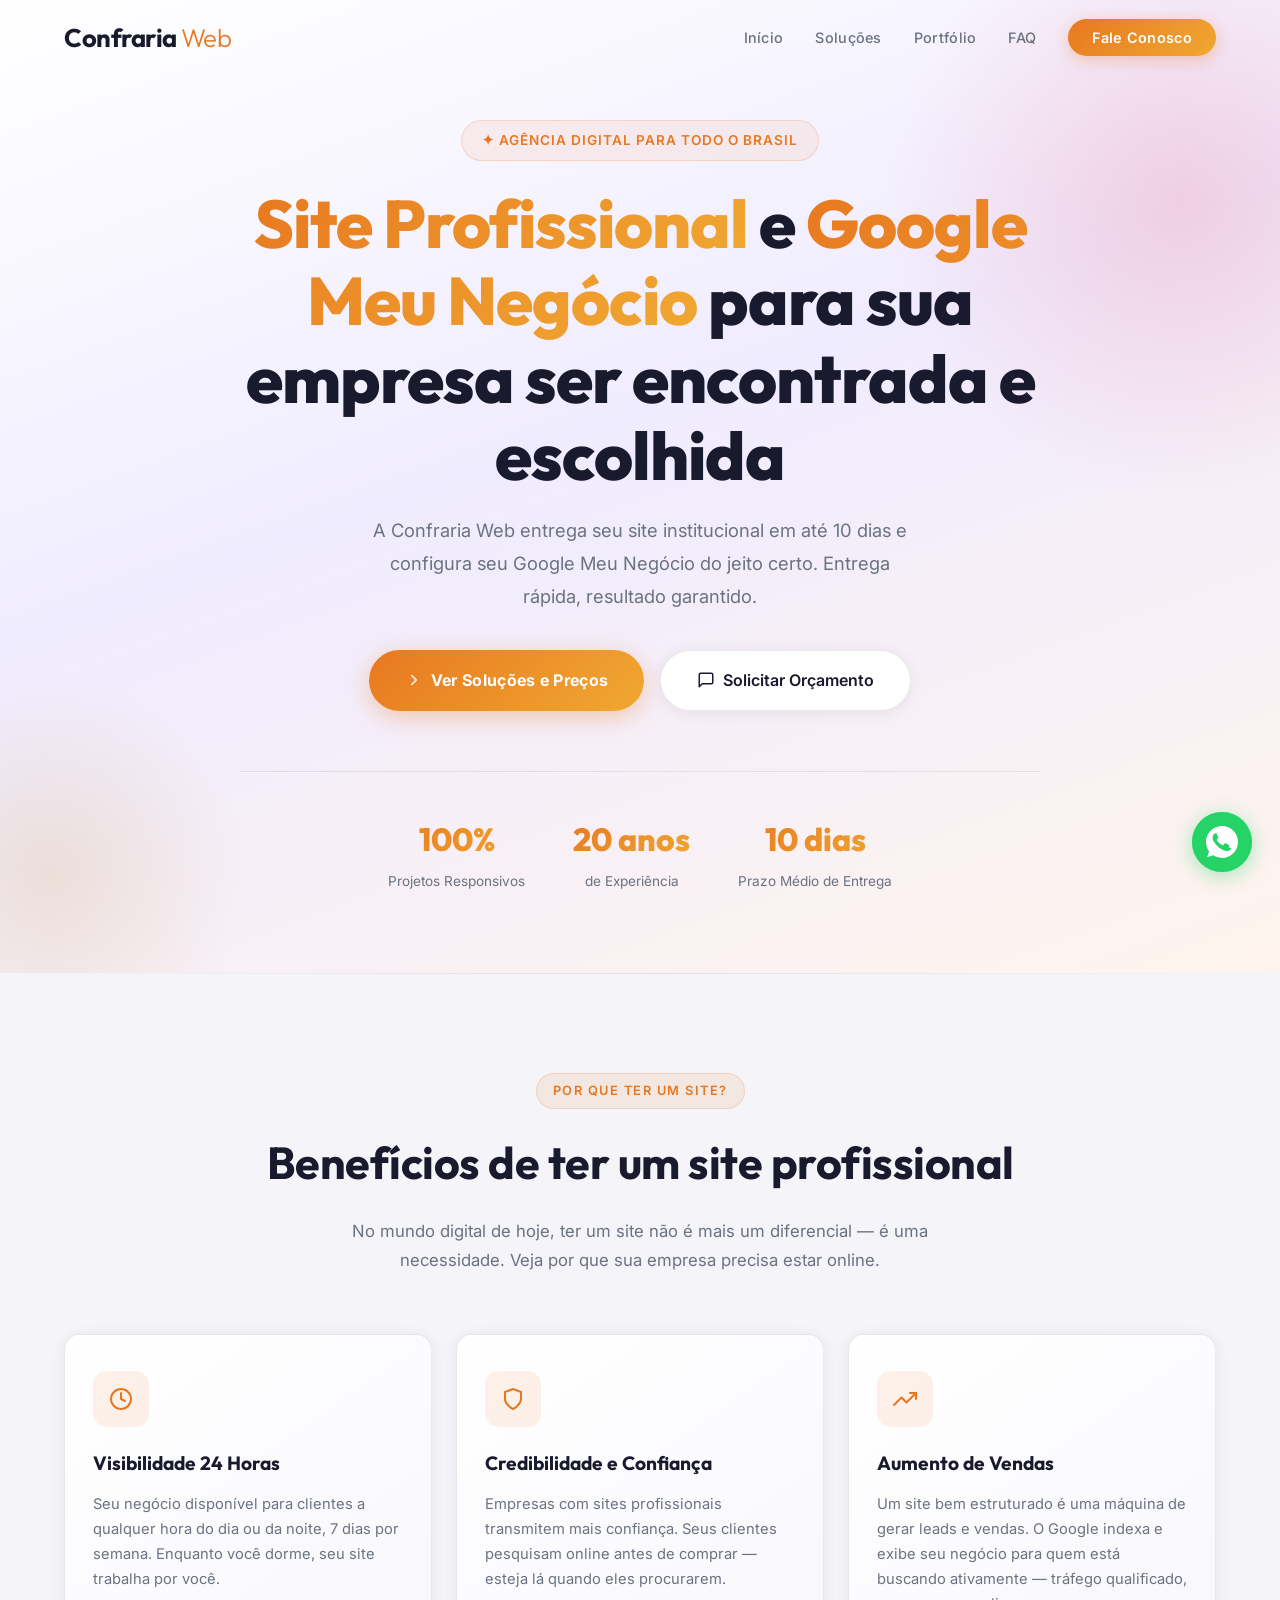
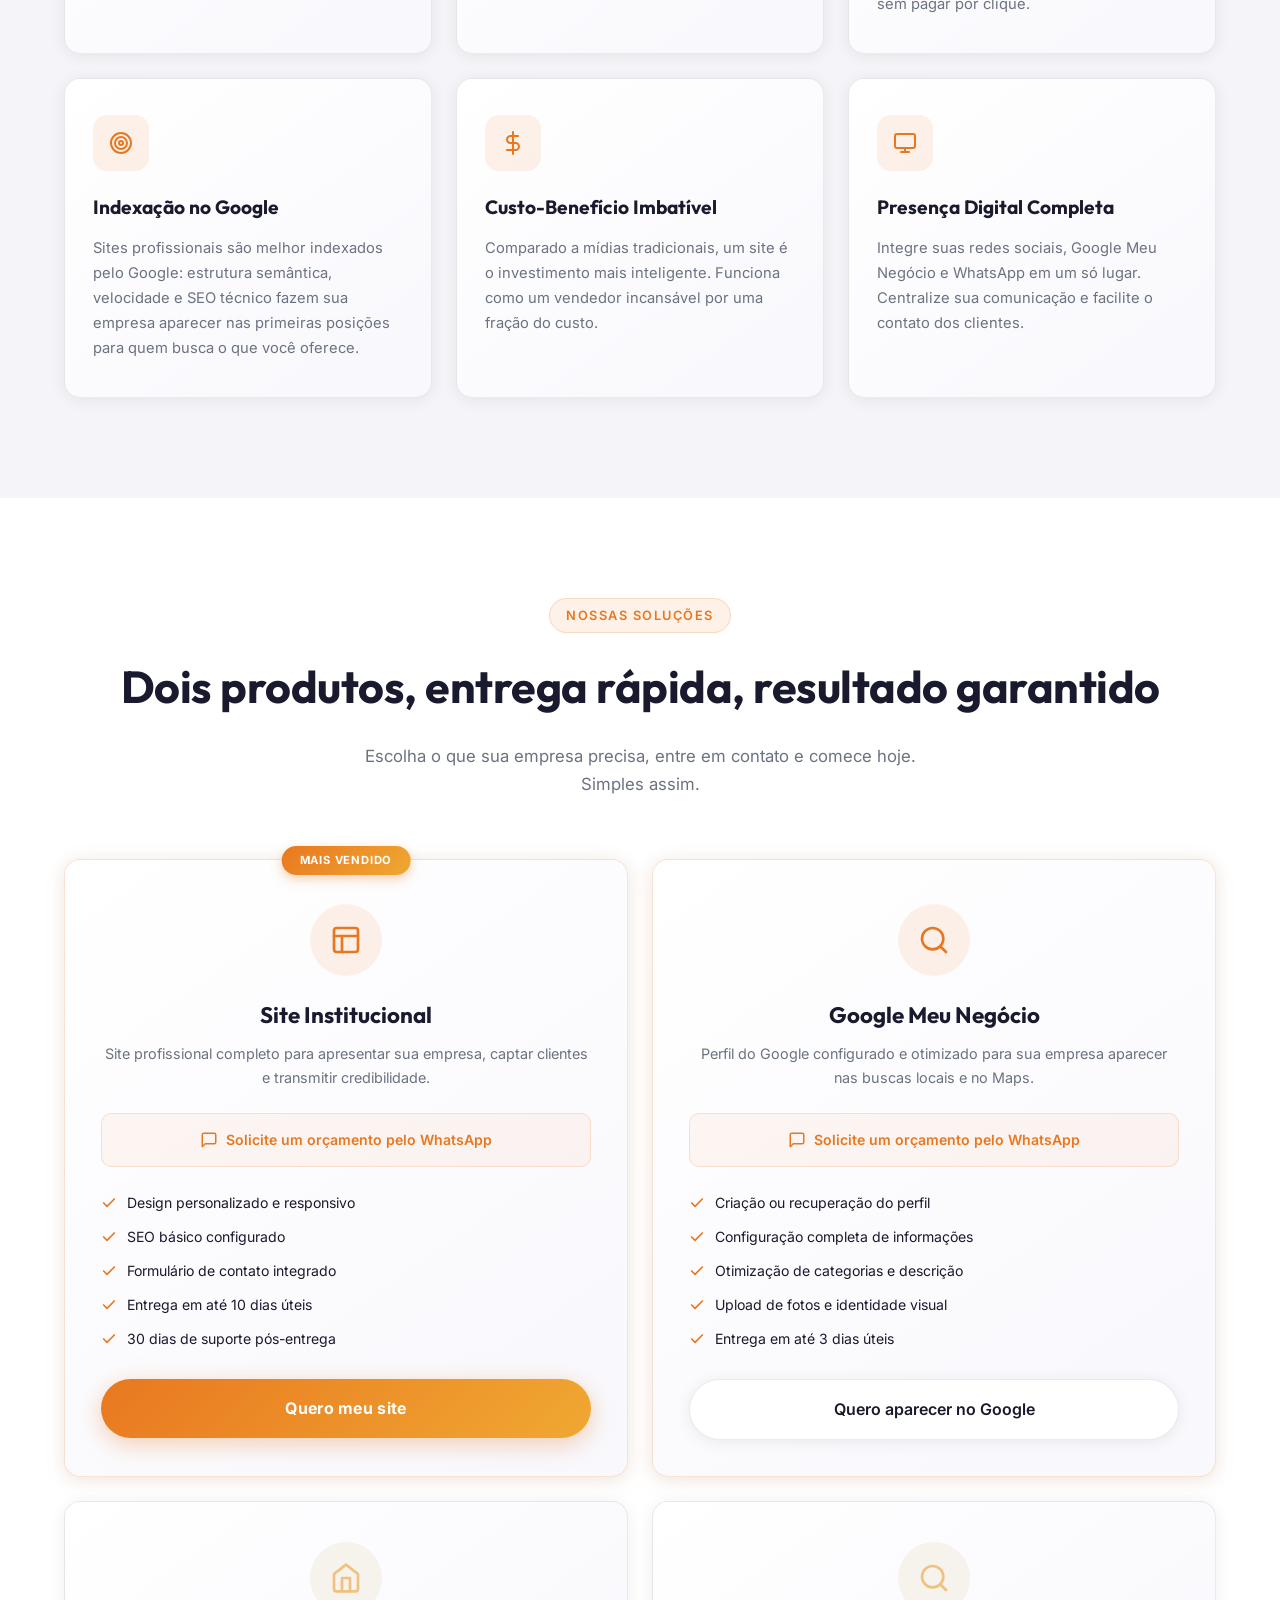
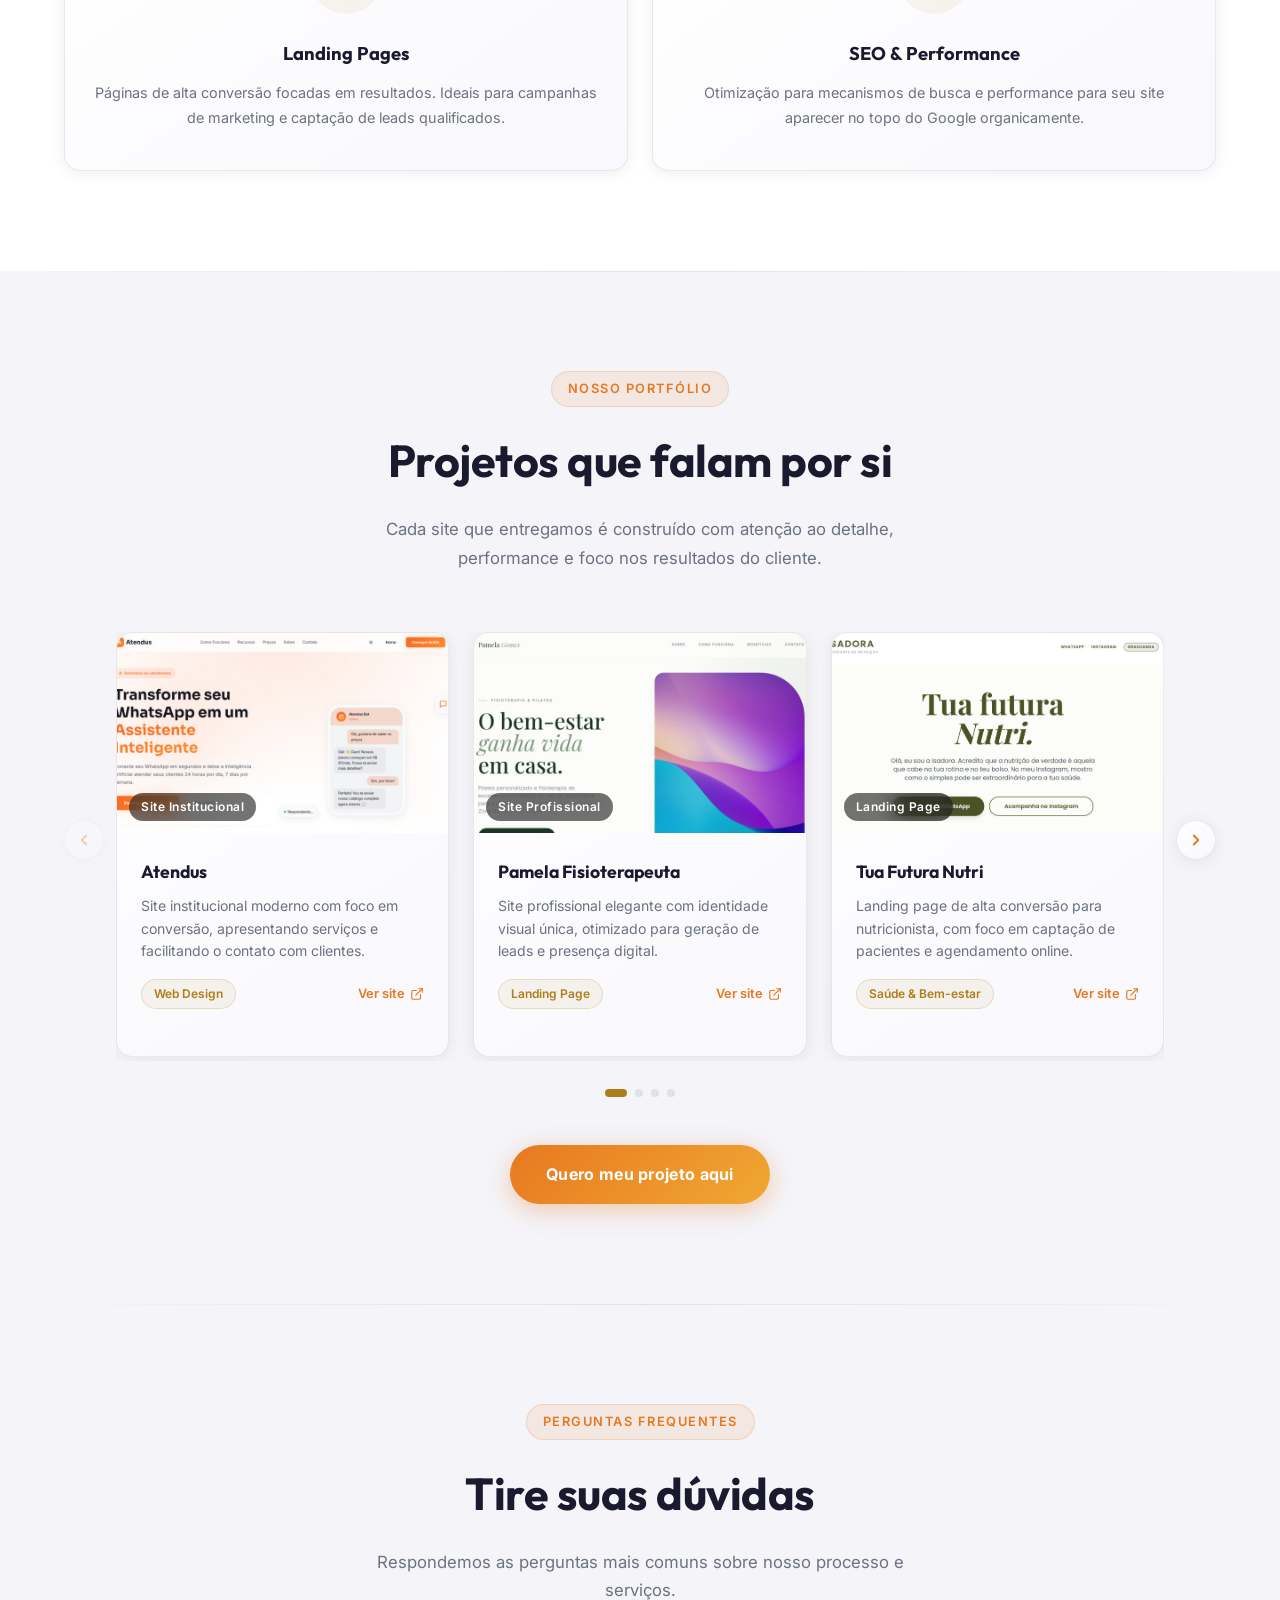
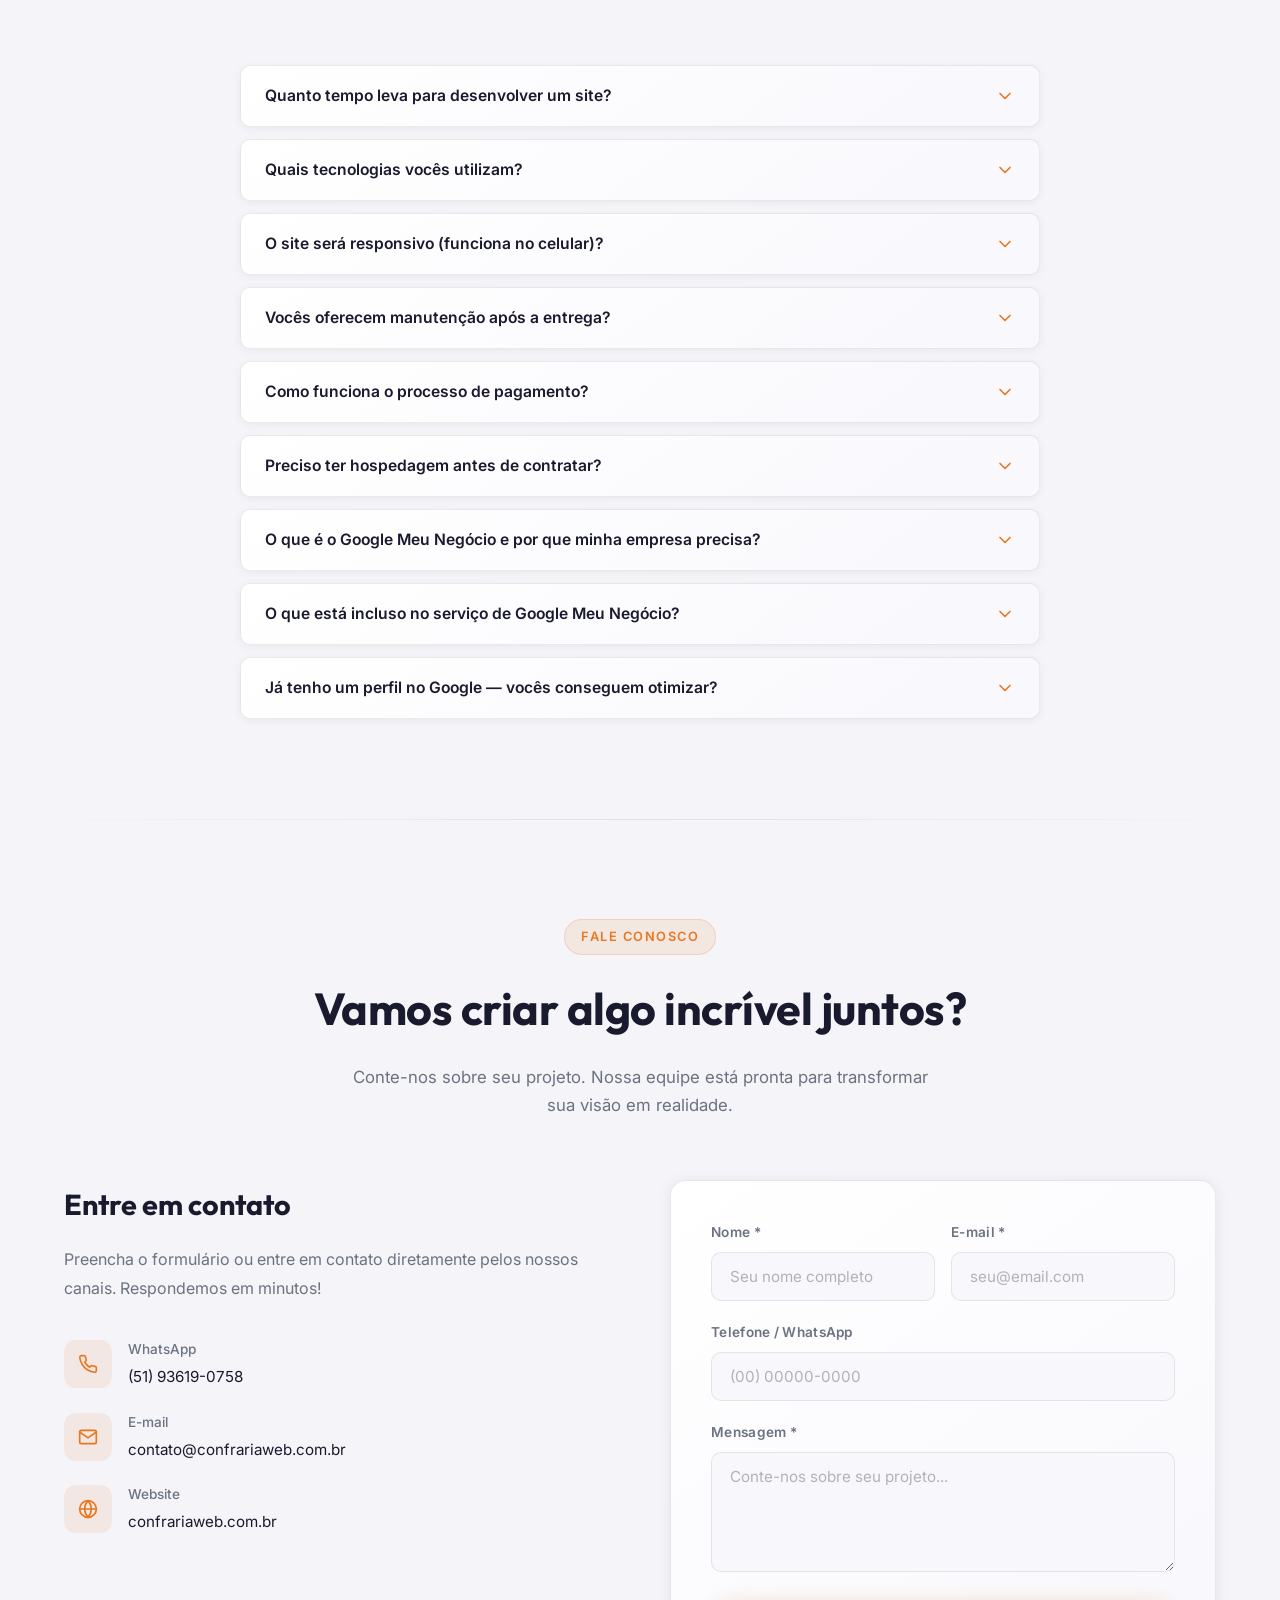
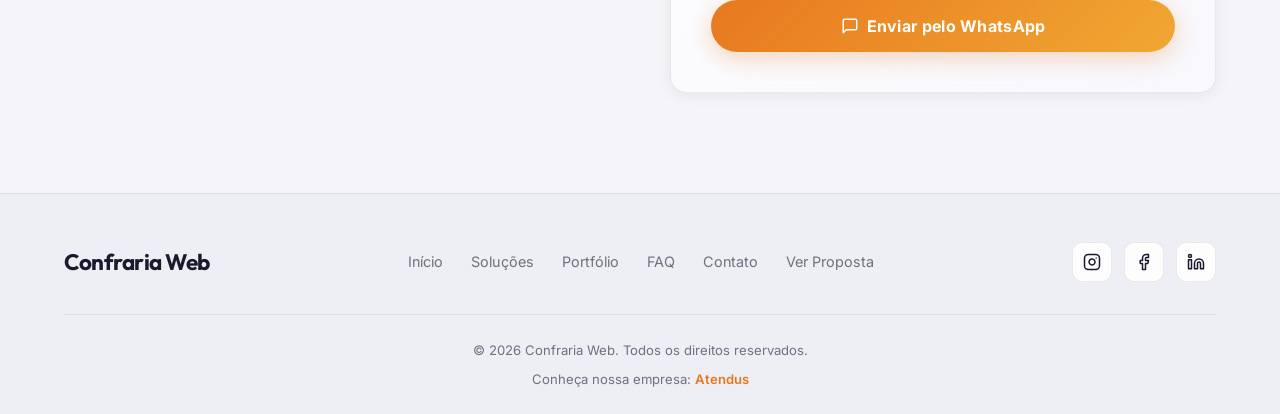
==== commit 7df1f0a5: "feat: add portfolio carousel and update contact form to use WhatsApp - Implemented a new portfolio c" ====
--- a/index.html
+++ b/index.html
@@ -6,143 +6,297 @@
   <meta http-equiv="X-UA-Compatible" content="IE=edge">
 
   <!-- SEO Primary -->
-  <title>Confraria Web | Criação de Sites Profissionais em Porto Alegre — Agência Digital</title>
-  <meta name="description" content="Agência digital em Porto Alegre especializada em criação de sites profissionais em até 10 dias. Landing pages, e-commerce e SEO que geram resultados. Orçamento gratuito!">
-  <meta name="keywords" content="criação de sites, agência digital, desenvolvimento web, sites profissionais, landing page, e-commerce, SEO, marketing digital, Confraria Web">
+  <title>Confraria Web | Sites Profissionais e Google Meu Negócio para todo o Brasil</title>
+  <meta name="description" content="Site institucional profissional em até 10 dias e configuração completa do Google Meu Negócio — entrega rápida, resultado garantido. Agência digital para todo o Brasil. Solicite agora!">
   <meta name="author" content="Confraria Web">
-  <meta name="robots" content="index, follow">
+  <meta name="robots" content="index, follow, max-snippet:-1, max-image-preview:large, max-video-preview:-1">
+  <meta name="format-detection" content="telephone=yes">
+  <meta name="geo.region" content="BR">
   <link rel="canonical" href="https://confrariaweb.com.br/">
+
+  <!-- Favicon -->
   <link rel="icon" href="favicon.svg" type="image/svg+xml">
   <link rel="apple-touch-icon" href="favicon.svg">
   <meta name="theme-color" content="#e87820">
-  <meta name="geo.region" content="BR-RS">
-  <meta name="geo.placename" content="Porto Alegre, Rio Grande do Sul, Brasil">
+
+  <!-- Preconnect & DNS Prefetch -->
+  <link rel="preconnect" href="https://fonts.googleapis.com">
+  <link rel="preconnect" href="https://fonts.gstatic.com" crossorigin>
+  <link rel="dns-prefetch" href="https://challenges.cloudflare.com">
+
+  <!-- Google Fonts -->
+  <link href="https://fonts.googleapis.com/css2?family=Inter:wght@300;400;500;600;700&family=Outfit:wght@300;400;500;600;700;800&display=swap" rel="stylesheet">
+
+  <!-- Styles (preload for LCP) -->
+  <link rel="preload" href="styles.css" as="style">
+  <link rel="stylesheet" href="styles.css">
 
   <!-- Open Graph / Facebook -->
   <meta property="og:type" content="website">
   <meta property="og:url" content="https://confrariaweb.com.br/">
-  <meta property="og:title" content="Confraria Web | Criação de Sites Profissionais em Porto Alegre — Agência Digital">
-  <meta property="og:description" content="Transformamos sua presença digital em resultados reais. Sites profissionais, landing pages, e-commerce e SEO.">
+  <meta property="og:title" content="Confraria Web | Sites Profissionais e Google Meu Negócio para todo o Brasil">
+  <meta property="og:description" content="Site institucional em até 10 dias e Google Meu Negócio configurado do jeito certo — entrega rápida, resultado garantido. Agência digital para todo o Brasil.">
   <meta property="og:locale" content="pt_BR">
   <meta property="og:site_name" content="Confraria Web">
   <meta property="og:image" content="https://confrariaweb.com.br/og-image.png">
+  <meta property="og:image:type" content="image/png">
   <meta property="og:image:width" content="1200">
   <meta property="og:image:height" content="630">
-  <meta property="og:image:alt" content="Confraria Web — Agência Digital para Criação de Sites Profissionais em Porto Alegre">
-
-  <!-- Twitter Card -->
+  <meta property="og:image:alt" content="Confraria Web — Agência Digital para Criação de Sites Profissionais em todo o Brasil">
+
+  <!-- Twitter / X Card -->
   <meta name="twitter:card" content="summary_large_image">
-  <meta name="twitter:title" content="Confraria Web | Criação de Sites Profissionais em Porto Alegre — Agência Digital">
-  <meta name="twitter:description" content="Transformamos sua presença digital em resultados reais. Sites profissionais, landing pages, e-commerce e SEO.">
+  <meta name="twitter:site" content="@confrariaweb">
+  <meta name="twitter:title" content="Confraria Web | Sites Profissionais e Google Meu Negócio para todo o Brasil">
+  <meta name="twitter:description" content="Site institucional em até 10 dias + Google Meu Negócio configurado do jeito certo. Entrega rápida, resultado garantido. Agência digital para todo o Brasil.">
   <meta name="twitter:image" content="https://confrariaweb.com.br/og-image.png">
-  <meta name="twitter:image:alt" content="Confraria Web — Agência Digital para Criação de Sites Profissionais em Porto Alegre">
-
-  <!-- Schema.org / Structured Data -->
+  <meta name="twitter:image:alt" content="Confraria Web — Agência Digital para Criação de Sites Profissionais em todo o Brasil">
+
+  <!-- Schema.org @graph — Structured Data completo -->
   <script type="application/ld+json">
   {
     "@context": "https://schema.org",
-    "@type": "ProfessionalService",
-    "name": "Confraria Web",
-    "description": "Agência digital especializada em criação de sites profissionais, landing pages, e-commerce e SEO em Porto Alegre, RS.",
-    "url": "https://confrariaweb.com.br/",
-    "telephone": "+55-51-936190758",
-    "email": "contato@confrariaweb.com.br",
-    "image": "https://confrariaweb.com.br/og-image.png",
-    "address": {
-      "@type": "PostalAddress",
-      "addressLocality": "Porto Alegre",
-      "addressRegion": "RS",
-      "addressCountry": "BR"
-    },
-    "areaServed": ["Porto Alegre", "Rio Grande do Sul", "Brasil"],
-    "openingHoursSpecification": {
-      "@type": "OpeningHoursSpecification",
-      "dayOfWeek": ["Monday", "Tuesday", "Wednesday", "Thursday", "Friday"],
-      "opens": "09:00",
-      "closes": "18:00"
-    },
-    "currenciesAccepted": "BRL",
-    "paymentAccepted": "Pix, Cartão de Crédito, Transferência Bancária",
-    "sameAs": [
-      "https://instagram.com/confrariaweb",
-      "https://facebook.com/confrariaweb",
-      "https://linkedin.com/company/confrariaweb"
-    ],
-    "priceRange": "$$",
-    "serviceType": ["Web Design", "Web Development", "SEO", "Blog", "Inteligência Artificial", "E-commerce", "Marketing Digital", "Suporte"]
-  }
-  </script>
-
-  <!-- FAQPage Schema — Rich Results no Google -->
-  <script type="application/ld+json">
-  {
-    "@context": "https://schema.org",
-    "@type": "FAQPage",
-    "mainEntity": [
+    "@graph": [
       {
-        "@type": "Question",
-        "name": "Quanto tempo leva para desenvolver um site?",
-        "acceptedAnswer": {
-          "@type": "Answer",
-          "text": "O prazo varia conforme a complexidade do projeto. Sites institucionais têm média de 10 dias. Blogs e portais ficam prontos em torno de 30 dias. E-commerces têm média de 60 dias. Sempre alinhamos o prazo na proposta antes de iniciar."
+        "@type": "Organization",
+        "@id": "https://confrariaweb.com.br/#organization",
+        "name": "Confraria Web",
+        "url": "https://confrariaweb.com.br/",
+        "logo": {
+          "@type": "ImageObject",
+          "@id": "https://confrariaweb.com.br/#logo",
+          "url": "https://confrariaweb.com.br/favicon.svg",
+          "contentUrl": "https://confrariaweb.com.br/favicon.svg",
+          "width": 64,
+          "height": 64,
+          "caption": "Confraria Web"
+        },
+        "image": { "@id": "https://confrariaweb.com.br/#logo" },
+        "description": "Agência digital especializada em criação de sites profissionais, Google Meu Negócio, landing pages e SEO para todo o Brasil.",
+        "telephone": "+55-51-936190758",
+        "email": "contato@confrariaweb.com.br",
+        "foundingDate": "2024",
+        "address": {
+          "@type": "PostalAddress",
+          "addressLocality": "Porto Alegre",
+          "addressRegion": "RS",
+          "postalCode": "90000-000",
+          "addressCountry": "BR"
+        },
+        "areaServed": { "@type": "Country", "name": "Brasil" },
+        "sameAs": [
+          "https://instagram.com/confrariaweb",
+          "https://facebook.com/confrariaweb",
+          "https://linkedin.com/company/confrariaweb"
+        ],
+        "knowsAbout": [
+          "Web Design", "Desenvolvimento Web", "SEO", "E-commerce",
+          "Landing Pages", "Marketing Digital", "React", "Next.js", "WordPress"
+        ]
+      },
+      {
+        "@type": "LocalBusiness",
+        "@id": "https://confrariaweb.com.br/#localbusiness",
+        "name": "Confraria Web",
+        "url": "https://confrariaweb.com.br/",
+        "telephone": "+55-51-936190758",
+        "email": "contato@confrariaweb.com.br",
+        "image": "https://confrariaweb.com.br/og-image.png",
+        "description": "Agência digital especializada em criação de sites profissionais em até 10 dias. Google Meu Negócio, landing pages e SEO que geram resultados reais para todo o Brasil.",
+        "priceRange": "$$",
+        "currenciesAccepted": "BRL",
+        "paymentAccepted": "Pix, Cartão de Crédito, Transferência Bancária",
+        "address": {
+          "@type": "PostalAddress",
+          "addressLocality": "Porto Alegre",
+          "addressRegion": "RS",
+          "postalCode": "90000-000",
+          "addressCountry": "BR"
+        },
+        "geo": {
+          "@type": "GeoCoordinates",
+          "latitude": -30.0346,
+          "longitude": -51.2177
+        },
+        "openingHoursSpecification": {
+          "@type": "OpeningHoursSpecification",
+          "dayOfWeek": ["Monday","Tuesday","Wednesday","Thursday","Friday"],
+          "opens": "09:00",
+          "closes": "18:00"
+        },
+        "hasOfferCatalog": {
+          "@type": "OfferCatalog",
+          "name": "Serviços de Desenvolvimento Web e Marketing Digital",
+          "itemListElement": [
+            {
+              "@type": "Offer",
+              "itemOffered": {
+                "@type": "Service",
+                "name": "Criação de Sites Institucionais",
+                "description": "Sites elegantes e profissionais que representam a identidade da sua marca com design moderno e responsivo."
+              }
+            },
+            {
+              "@type": "Offer",
+              "itemOffered": {
+                "@type": "Service",
+                "name": "Landing Pages de Alta Conversão",
+                "description": "Páginas de alta conversão focadas em resultados. Ideais para campanhas de marketing e captação de leads qualificados."
+              }
+            },
+            {
+              "@type": "Offer",
+              "itemOffered": {
+                "@type": "Service",
+                "name": "SEO e Otimização para Google",
+                "description": "Otimização técnica e de conteúdo para mecanismos de busca. Seu site no topo do Google de forma orgânica e sustentável."
+              }
+            },
+            {
+              "@type": "Offer",
+              "itemOffered": {
+                "@type": "Service",
+                "name": "E-commerce e Lojas Virtuais",
+                "description": "Lojas virtuais completas com sistemas de pagamento integrados, gestão de estoque e alta performance de vendas."
+              }
+            },
+            {
+              "@type": "Offer",
+              "itemOffered": {
+                "@type": "Service",
+                "name": "Marketing Digital e Tráfego Pago",
+                "description": "Estratégias completas de tráfego pago, mídias sociais e inbound marketing para escalar seu negócio digitalmente."
+              }
+            },
+            {
+              "@type": "Offer",
+              "itemOffered": {
+                "@type": "Service",
+                "name": "Blogs e Portais de Conteúdo",
+                "description": "Estruturas completas para marketing de conteúdo, portais de notícias e blogs profissionais otimizados para SEO."
+              }
+            },
+            {
+              "@type": "Offer",
+              "itemOffered": {
+                "@type": "Service",
+                "name": "Suporte e Manutenção de Sites",
+                "description": "Planos de manutenção mensal com atualizações de conteúdo, backups, segurança e suporte técnico especializado."
+              }
+            }
+          ]
+        },
+        "parentOrganization": { "@id": "https://confrariaweb.com.br/#organization" }
+      },
+      {
+        "@type": "WebSite",
+        "@id": "https://confrariaweb.com.br/#website",
+        "url": "https://confrariaweb.com.br/",
+        "name": "Confraria Web",
+        "description": "Agência digital para criação de sites profissionais, Google Meu Negócio, landing pages e SEO em todo o Brasil.",
+        "inLanguage": "pt-BR",
+        "publisher": { "@id": "https://confrariaweb.com.br/#organization" },
+        "potentialAction": {
+          "@type": "SearchAction",
+          "target": {
+            "@type": "EntryPoint",
+            "urlTemplate": "https://confrariaweb.com.br/?s={search_term_string}"
+          },
+          "query-input": "required name=search_term_string"
         }
       },
       {
-        "@type": "Question",
-        "name": "Quais tecnologias vocês utilizam?",
-        "acceptedAnswer": {
-          "@type": "Answer",
-          "text": "Trabalhamos com as tecnologias mais modernas: HTML5, CSS3 e JavaScript puro para projetos ágeis e de alta performance; WordPress para sites que precisam de gestão de conteúdo; e React/Next.js para aplicações mais complexas. Escolhemos a melhor stack para cada projeto."
+        "@type": "WebPage",
+        "@id": "https://confrariaweb.com.br/#webpage",
+        "url": "https://confrariaweb.com.br/",
+        "name": "Confraria Web | Sites Profissionais e Google Meu Negócio para todo o Brasil",
+        "isPartOf": { "@id": "https://confrariaweb.com.br/#website" },
+        "about": { "@id": "https://confrariaweb.com.br/#organization" },
+        "description": "Agência digital especializada em criação de sites profissionais em até 10 dias e Google Meu Negócio para todo o Brasil. Landing pages e SEO que geram resultados reais. Orçamento gratuito!",
+        "inLanguage": "pt-BR",
+        "dateModified": "2026-06-26",
+        "breadcrumb": { "@id": "https://confrariaweb.com.br/#breadcrumb" },
+        "speakable": {
+          "@type": "SpeakableSpecification",
+          "cssSelector": ["h1", ".hero-badge", ".section-header h2"]
         }
       },
       {
-        "@type": "Question",
-        "name": "O site será responsivo (funciona no celular)?",
-        "acceptedAnswer": {
-          "@type": "Answer",
-          "text": "Sim, 100% dos nossos projetos são responsivos. Desenvolvemos com a abordagem mobile-first, garantindo que o site funcione perfeitamente em celulares, tablets e desktops. Mais de 60% dos acessos à internet hoje vêm de dispositivos móveis."
-        }
+        "@type": "BreadcrumbList",
+        "@id": "https://confrariaweb.com.br/#breadcrumb",
+        "itemListElement": [
+          {
+            "@type": "ListItem",
+            "position": 1,
+            "name": "Início",
+            "item": "https://confrariaweb.com.br/"
+          }
+        ]
       },
       {
-        "@type": "Question",
-        "name": "Vocês oferecem manutenção após a entrega?",
-        "acceptedAnswer": {
-          "@type": "Answer",
-          "text": "Sim! Oferecemos planos de suporte e manutenção mensal que incluem atualizações de conteúdo, backups, segurança e suporte técnico. Também realizamos manutenções avulsas. Você nunca ficará desamparado após a entrega."
-        }
-      },
-      {
-        "@type": "Question",
-        "name": "Como funciona o processo de pagamento?",
-        "acceptedAnswer": {
-          "@type": "Answer",
-          "text": "Trabalhamos com parcelamento: normalmente 50% no início do projeto e 50% na entrega. Aceitamos Pix, transferência bancária e cartão de crédito. Os valores e condições são definidos na proposta e formalizados em contrato antes de iniciar."
-        }
-      },
-      {
-        "@type": "Question",
-        "name": "Preciso ter hospedagem antes de contratar?",
-        "acceptedAnswer": {
-          "@type": "Answer",
-          "text": "Não! Cuidamos de tudo por você. Indicamos e configuramos o domínio e a hospedagem ideal para o seu projeto. Se você já possui domínio e hospedagem, também trabalhamos com o que você tem. Nosso objetivo é facilitar ao máximo esse processo."
-        }
+        "@type": "FAQPage",
+        "@id": "https://confrariaweb.com.br/#faqpage",
+        "isPartOf": { "@id": "https://confrariaweb.com.br/#webpage" },
+        "mainEntity": [
+          {
+            "@type": "Question",
+            "name": "Quanto tempo leva para desenvolver um site profissional?",
+            "acceptedAnswer": {
+              "@type": "Answer",
+              "text": "O prazo varia conforme a complexidade do projeto. Sites institucionais têm média de 10 dias. Blogs e portais ficam prontos em torno de 30 dias. E-commerces têm média de 60 dias. Sempre alinhamos o prazo na proposta antes de iniciar."
+            }
+          },
+          {
+            "@type": "Question",
+            "name": "Quais tecnologias vocês utilizam para criar sites?",
+            "acceptedAnswer": {
+              "@type": "Answer",
+              "text": "Trabalhamos com as tecnologias mais modernas: HTML5, CSS3 e JavaScript puro para projetos ágeis e de alta performance; WordPress para sites que precisam de gestão de conteúdo; e React/Next.js para aplicações mais complexas. Escolhemos a melhor stack para cada projeto."
+            }
+          },
+          {
+            "@type": "Question",
+            "name": "O site será responsivo e funciona no celular?",
+            "acceptedAnswer": {
+              "@type": "Answer",
+              "text": "Sim, 100% dos nossos projetos são responsivos. Desenvolvemos com a abordagem mobile-first, garantindo que o site funcione perfeitamente em celulares, tablets e desktops. Mais de 60% dos acessos à internet hoje vêm de dispositivos móveis — ignorar isso seria um erro."
+            }
+          },
+          {
+            "@type": "Question",
+            "name": "Vocês oferecem manutenção do site após a entrega?",
+            "acceptedAnswer": {
+              "@type": "Answer",
+              "text": "Sim! Oferecemos planos de suporte e manutenção mensal que incluem atualizações de conteúdo, backups, segurança e suporte técnico. Também realizamos manutenções avulsas. Você nunca ficará desamparado após a entrega."
+            }
+          },
+          {
+            "@type": "Question",
+            "name": "Como funciona o processo de pagamento para criação de sites?",
+            "acceptedAnswer": {
+              "@type": "Answer",
+              "text": "Trabalhamos com parcelamento: normalmente 50% no início do projeto e 50% na entrega. Aceitamos Pix, transferência bancária e cartão de crédito. Os valores e condições são definidos na proposta e formalizados em contrato antes de iniciar."
+            }
+          },
+          {
+            "@type": "Question",
+            "name": "Preciso ter hospedagem antes de contratar a criação do site?",
+            "acceptedAnswer": {
+              "@type": "Answer",
+              "text": "Não! Cuidamos de tudo por você. Indicamos e configuramos o domínio e a hospedagem ideal para o seu projeto. Se você já possui domínio e hospedagem, também trabalhamos com o que você tem. Nosso objetivo é facilitar ao máximo esse processo."
+            }
+          }
+        ]
       }
     ]
   }
   </script>
 
-  <!-- Google Fonts -->
-  <link rel="preconnect" href="https://fonts.googleapis.com">
-  <link rel="preconnect" href="https://fonts.gstatic.com" crossorigin>
-  <link href="https://fonts.googleapis.com/css2?family=Inter:wght@300;400;500;600;700&family=Outfit:wght@300;400;500;600;700;800&display=swap" rel="stylesheet">
-
-  <!-- Styles -->
-  <link rel="stylesheet" href="styles.css">
-
-  <!-- Cloudflare Turnstile -->
-  <script src="https://challenges.cloudflare.com/turnstile/v0/api.js" async defer></script>
 </head>
 <body>
+
+  <!-- Skip link para acessibilidade e SEO -->
+  <a href="#main-content" class="skip-link">Ir para o conteúdo principal</a>
 
   <!-- ========== NAVBAR ========== -->
   <nav class="navbar" id="navbar">
@@ -151,7 +305,7 @@
 
       <ul class="nav-links" id="nav-links">
         <li><a href="#inicio">Início</a></li>
-        <li><a href="#servicos">Serviços</a></li>
+        <li><a href="#servicos">Soluções</a></li>
         <li><a href="#portfolio">Portfólio</a></li>
         <li><a href="#faq">FAQ</a></li>
         <li><a href="#contato" class="nav-cta">Fale Conosco</a></li>
@@ -165,21 +319,24 @@
     </div>
   </nav>
 
+  <!-- ========== CONTEÚDO PRINCIPAL ========== -->
+  <main id="main-content" role="main">
+
   <!-- ========== HERO ========== -->
-  <section class="hero" id="inicio">
+  <section class="hero" id="inicio" aria-label="Início">
     <div class="hero-content">
-      <span class="hero-badge">🚀 Agência Digital</span>
-      <h1>Agência Digital em Porto Alegre para <span class="highlight">Criação de Sites Profissionais</span> que Geram Resultados</h1>
-      <p>A Confraria Web cria sites profissionais que geram resultados. Design moderno, performance e estratégia para levar seu negócio ao próximo nível.</p>
+      <span class="hero-badge">✦ Agência Digital para todo o Brasil</span>
+      <h1><span class="highlight">Site Profissional</span> e <span class="highlight">Google Meu Negócio</span> para sua empresa ser encontrada e escolhida</h1>
+      <p>A Confraria Web entrega seu site institucional em até 10 dias e configura seu Google Meu Negócio do jeito certo. Entrega rápida, resultado garantido.</p>
 
       <div class="hero-buttons">
-        <a href="#contato" class="btn-primary">
+        <a href="#servicos" class="btn-primary">
+          <svg width="18" height="18" viewBox="0 0 24 24" fill="none" stroke="currentColor" stroke-width="2" stroke-linecap="round" stroke-linejoin="round"><polyline points="9 18 15 12 9 6"/></svg>
+          Ver Soluções e Preços
+        </a>
+        <a href="#contato" class="btn-secondary">
           <svg width="18" height="18" viewBox="0 0 24 24" fill="none" stroke="currentColor" stroke-width="2" stroke-linecap="round" stroke-linejoin="round"><path d="M21 15a2 2 0 0 1-2 2H7l-4 4V5a2 2 0 0 1 2-2h14a2 2 0 0 1 2 2z"/></svg>
           Solicitar Orçamento
-        </a>
-        <a href="#beneficios" class="btn-secondary">
-          <svg width="18" height="18" viewBox="0 0 24 24" fill="none" stroke="currentColor" stroke-width="2" stroke-linecap="round" stroke-linejoin="round"><circle cx="12" cy="12" r="10"/><polyline points="12 16 16 12 12 8"/><line x1="8" y1="12" x2="16" y2="12"/></svg>
-          Saiba Mais
         </a>
       </div>
 
@@ -201,7 +358,7 @@
   </section>
 
   <!-- ========== BENEFÍCIOS ========== -->
-  <section class="benefits" id="beneficios">
+  <section class="benefits" id="beneficios" aria-label="Benefícios de ter um site profissional">
     <div class="container">
       <div class="section-header animate-on-scroll">
         <span class="section-tag">Por que ter um site?</span>
@@ -234,7 +391,7 @@
             <svg width="24" height="24" viewBox="0 0 24 24" fill="none" stroke="#e87820" stroke-width="2" stroke-linecap="round" stroke-linejoin="round"><polyline points="23 6 13.5 15.5 8.5 10.5 1 18"/><polyline points="17 6 23 6 23 12"/></svg>
           </div>
           <h3>Aumento de Vendas</h3>
-          <p>Um site bem estruturado é uma máquina de gerar leads e vendas. Com estratégia de SEO, seus clientes te encontram no Google organicamente.</p>
+          <p>Um site bem estruturado é uma máquina de gerar leads e vendas. O Google indexa e exibe seu negócio para quem está buscando ativamente — tráfego qualificado, sem pagar por clique.</p>
         </div>
 
         <!-- Card 4 -->
@@ -242,8 +399,8 @@
           <div class="benefit-icon">
             <svg width="24" height="24" viewBox="0 0 24 24" fill="none" stroke="#e87820" stroke-width="2" stroke-linecap="round" stroke-linejoin="round"><circle cx="12" cy="12" r="10"/><circle cx="12" cy="12" r="6"/><circle cx="12" cy="12" r="2"/></svg>
           </div>
-          <h3>Alcance do Público Certo</h3>
-          <p>Com um site otimizado, você atrai exatamente o público que procura pelos seus produtos e serviços, gerando leads mais qualificados.</p>
+          <h3>Indexação no Google</h3>
+          <p>Sites profissionais são melhor indexados pelo Google: estrutura semântica, velocidade e SEO técnico fazem sua empresa aparecer nas primeiras posições para quem busca o que você oferece.</p>
         </div>
 
         <!-- Card 5 -->
@@ -267,93 +424,115 @@
     </div>
   </section>
 
-  <!-- ========== SERVIÇOS ========== -->
-  <section class="services" id="servicos">
+  <!-- ========== SOLUÇÕES ========== -->
+  <section class="services" id="servicos" aria-label="Nossas Soluções">
     <div class="container">
       <div class="section-header animate-on-scroll">
-        <span class="section-tag">Nossos Serviços</span>
-        <h2>Soluções digitais sob medida</h2>
-        <p>Cada projeto é único. Desenvolvemos soluções personalizadas que atendem às necessidades específicas do seu negócio.</p>
-      </div>
-
-      <div class="services-grid">
-        <!-- Service 1 -->
-        <div class="service-card animate-on-scroll">
-          <div class="service-icon">
-            <svg width="32" height="32" viewBox="0 0 24 24" fill="none" stroke="#f0c27f" stroke-width="2" stroke-linecap="round" stroke-linejoin="round"><rect x="3" y="3" width="18" height="18" rx="2" ry="2"/><line x1="3" y1="9" x2="21" y2="9"/><line x1="9" y1="21" x2="9" y2="9"/></svg>
-          </div>
-          <h3>Sites Institucionais</h3>
-          <p>Sites elegantes e profissionais que representam a identidade da sua marca com design moderno e responsivo.</p>
-        </div>
-
-        <!-- Service 2 -->
-        <div class="service-card animate-on-scroll">
+        <span class="section-tag">Nossas Soluções</span>
+        <h2>Dois produtos, entrega rápida, resultado garantido</h2>
+        <p>Escolha o que sua empresa precisa, entre em contato e comece hoje. Simples assim.</p>
+      </div>
+
+      <!-- Produtos em destaque -->
+      <div class="produtos-hero animate-on-scroll">
+
+        <!-- Produto 1 — Site Institucional -->
+        <div class="produto-card">
+          <span class="produto-badge-destaque">Mais Vendido</span>
+          <div class="produto-icon">
+            <svg width="32" height="32" viewBox="0 0 24 24" fill="none" stroke="#e87820" stroke-width="2" stroke-linecap="round" stroke-linejoin="round"><rect x="3" y="3" width="18" height="18" rx="2" ry="2"/><line x1="3" y1="9" x2="21" y2="9"/><line x1="9" y1="21" x2="9" y2="9"/></svg>
+          </div>
+          <h3>Site Institucional</h3>
+          <p>Site profissional completo para apresentar sua empresa, captar clientes e transmitir credibilidade.</p>
+          <div class="produto-consulta">
+            <svg width="18" height="18" viewBox="0 0 24 24" fill="none" stroke="currentColor" stroke-width="2" stroke-linecap="round" stroke-linejoin="round"><path d="M21 15a2 2 0 0 1-2 2H7l-4 4V5a2 2 0 0 1 2-2h14a2 2 0 0 1 2 2z"/></svg>
+            Solicite um orçamento pelo WhatsApp
+          </div>
+          <ul class="produto-features">
+            <li>
+              <svg width="16" height="16" viewBox="0 0 24 24" fill="none" stroke="currentColor" stroke-width="2.5" stroke-linecap="round" stroke-linejoin="round"><polyline points="20 6 9 17 4 12"/></svg>
+              Design personalizado e responsivo
+            </li>
+            <li>
+              <svg width="16" height="16" viewBox="0 0 24 24" fill="none" stroke="currentColor" stroke-width="2.5" stroke-linecap="round" stroke-linejoin="round"><polyline points="20 6 9 17 4 12"/></svg>
+              SEO básico configurado
+            </li>
+            <li>
+              <svg width="16" height="16" viewBox="0 0 24 24" fill="none" stroke="currentColor" stroke-width="2.5" stroke-linecap="round" stroke-linejoin="round"><polyline points="20 6 9 17 4 12"/></svg>
+              Formulário de contato integrado
+            </li>
+            <li>
+              <svg width="16" height="16" viewBox="0 0 24 24" fill="none" stroke="currentColor" stroke-width="2.5" stroke-linecap="round" stroke-linejoin="round"><polyline points="20 6 9 17 4 12"/></svg>
+              Entrega em até 10 dias úteis
+            </li>
+            <li>
+              <svg width="16" height="16" viewBox="0 0 24 24" fill="none" stroke="currentColor" stroke-width="2.5" stroke-linecap="round" stroke-linejoin="round"><polyline points="20 6 9 17 4 12"/></svg>
+              30 dias de suporte pós-entrega
+            </li>
+          </ul>
+          <a href="#contato" class="btn-primary">Quero meu site</a>
+        </div>
+
+        <!-- Produto 2 — Google Meu Negócio -->
+        <div class="produto-card">
+          <div class="produto-icon">
+            <svg width="32" height="32" viewBox="0 0 24 24" fill="none" stroke="#e87820" stroke-width="2" stroke-linecap="round" stroke-linejoin="round"><circle cx="11" cy="11" r="8"/><line x1="21" y1="21" x2="16.65" y2="16.65"/></svg>
+          </div>
+          <h3>Google Meu Negócio</h3>
+          <p>Perfil do Google configurado e otimizado para sua empresa aparecer nas buscas locais e no Maps.</p>
+          <div class="produto-consulta">
+            <svg width="18" height="18" viewBox="0 0 24 24" fill="none" stroke="currentColor" stroke-width="2" stroke-linecap="round" stroke-linejoin="round"><path d="M21 15a2 2 0 0 1-2 2H7l-4 4V5a2 2 0 0 1 2-2h14a2 2 0 0 1 2 2z"/></svg>
+            Solicite um orçamento pelo WhatsApp
+          </div>
+          <ul class="produto-features">
+            <li>
+              <svg width="16" height="16" viewBox="0 0 24 24" fill="none" stroke="currentColor" stroke-width="2.5" stroke-linecap="round" stroke-linejoin="round"><polyline points="20 6 9 17 4 12"/></svg>
+              Criação ou recuperação do perfil
+            </li>
+            <li>
+              <svg width="16" height="16" viewBox="0 0 24 24" fill="none" stroke="currentColor" stroke-width="2.5" stroke-linecap="round" stroke-linejoin="round"><polyline points="20 6 9 17 4 12"/></svg>
+              Configuração completa de informações
+            </li>
+            <li>
+              <svg width="16" height="16" viewBox="0 0 24 24" fill="none" stroke="currentColor" stroke-width="2.5" stroke-linecap="round" stroke-linejoin="round"><polyline points="20 6 9 17 4 12"/></svg>
+              Otimização de categorias e descrição
+            </li>
+            <li>
+              <svg width="16" height="16" viewBox="0 0 24 24" fill="none" stroke="currentColor" stroke-width="2.5" stroke-linecap="round" stroke-linejoin="round"><polyline points="20 6 9 17 4 12"/></svg>
+              Upload de fotos e identidade visual
+            </li>
+            <li>
+              <svg width="16" height="16" viewBox="0 0 24 24" fill="none" stroke="currentColor" stroke-width="2.5" stroke-linecap="round" stroke-linejoin="round"><polyline points="20 6 9 17 4 12"/></svg>
+              Entrega em até 3 dias úteis
+            </li>
+          </ul>
+          <a href="#contato" class="btn-secondary">Quero aparecer no Google</a>
+        </div>
+      </div>
+
+      <!-- Serviços complementares -->
+      <div class="servicos-complementares animate-on-scroll">
+        <div class="service-card">
           <div class="service-icon">
             <svg width="32" height="32" viewBox="0 0 24 24" fill="none" stroke="#f0c27f" stroke-width="2" stroke-linecap="round" stroke-linejoin="round"><path d="m3 9 9-7 9 7v11a2 2 0 0 1-2 2H5a2 2 0 0 1-2-2z"/><polyline points="9 22 9 12 15 12 15 22"/></svg>
           </div>
           <h3>Landing Pages</h3>
-          <p>Páginas de alta conversão focadas em resultados. Ideais para campanhas de marketing e captação de leads.</p>
-        </div>
-
-        <!-- Service 3 -->
-        <div class="service-card animate-on-scroll">
-          <div class="service-icon">
-            <svg width="32" height="32" viewBox="0 0 24 24" fill="none" stroke="#f0c27f" stroke-width="2" stroke-linecap="round" stroke-linejoin="round"><path d="M4 19.5A2.5 2.5 0 0 1 6.5 17H20"/><path d="M6.5 2H20v20H6.5A2.5 2.5 0 0 1 4 19.5v-15A2.5 2.5 0 0 1 6.5 2z"/></svg>
-          </div>
-          <h3>Blogs & Portais</h3>
-          <p>Estruturas completas para marketing de conteúdo, portais de notícias e blogs profissionais otimizados.</p>
-        </div>
-
-        <!-- Service 4 -->
-        <div class="service-card animate-on-scroll">
+          <p>Páginas de alta conversão focadas em resultados. Ideais para campanhas de marketing e captação de leads qualificados.</p>
+        </div>
+
+        <div class="service-card">
           <div class="service-icon">
             <svg width="32" height="32" viewBox="0 0 24 24" fill="none" stroke="#f0c27f" stroke-width="2" stroke-linecap="round" stroke-linejoin="round"><circle cx="11" cy="11" r="8"/><line x1="21" y1="21" x2="16.65" y2="16.65"/></svg>
           </div>
           <h3>SEO & Performance</h3>
-          <p>Otimização para mecanismos de busca e performance para que seu site apareça no topo do Google.</p>
-        </div>
-
-        <!-- Service 5 -->
-        <div class="service-card animate-on-scroll">
-          <div class="service-icon">
-            <svg width="32" height="32" viewBox="0 0 24 24" fill="none" stroke="#f0c27f" stroke-width="2" stroke-linecap="round" stroke-linejoin="round"><path d="M21 16V8a2 2 0 0 0-1-1.73l-7-4a2 2 0 0 0-2 0l-7 4A2 2 0 0 0 3 8v8a2 2 0 0 0 1 1.73l7 4a2 2 0 0 0 2 0l7-4A2 2 0 0 0 21 16z"/><polyline points="3.27 6.96 12 12.01 20.73 6.96"/><line x1="12" y1="22.08" x2="12" y2="12"/></svg>
-          </div>
-          <h3>Inteligência Artificial</h3>
-          <p>Integração de soluções de IA para automatizar processos, chatbots inteligentes e análise de dados avançada.</p>
-        </div>
-
-        <!-- Service 6 -->
-        <div class="service-card animate-on-scroll">
-          <div class="service-icon">
-            <svg width="32" height="32" viewBox="0 0 24 24" fill="none" stroke="#f0c27f" stroke-width="2" stroke-linecap="round" stroke-linejoin="round"><circle cx="9" cy="21" r="1"/><circle cx="20" cy="21" r="1"/><path d="M1 1h4l2.68 13.39a2 2 0 0 0 2 1.61h9.72a2 2 0 0 0 2-1.61L23 6H6"/></svg>
-          </div>
-          <h3>E-commerce</h3>
-          <p>Lojas virtuais completas com sistemas de pagamento, gestão de estoque e alta performance de vendas.</p>
-        </div>
-
-        <!-- Service 7 -->
-        <div class="service-card animate-on-scroll">
-          <div class="service-icon">
-            <svg width="32" height="32" viewBox="0 0 24 24" fill="none" stroke="#f0c27f" stroke-width="2" stroke-linecap="round" stroke-linejoin="round"><path d="M16 21v-2a4 4 0 0 0-4-4H5a4 4 0 0 0-4 4v2"/><circle cx="8.5" cy="7" r="4"/><polyline points="17 11 19 13 23 9"/></svg>
-          </div>
-          <h3>Marketing Digital</h3>
-          <p>Estratégias completas de tráfego pago, mídias sociais e inbound marketing para escalar seu negócio.</p>
-        </div>
-
-        <!-- Service 8 -->
-        <div class="service-card animate-on-scroll">
-          <div class="service-icon">
-            <svg width="32" height="32" viewBox="0 0 24 24" fill="none" stroke="#f0c27f" stroke-width="2" stroke-linecap="round" stroke-linejoin="round"><path d="M14.7 6.3a1 1 0 0 0 0 1.4l1.6 1.6a1 1 0 0 0 1.4 0l3.77-3.77a6 6 0 0 1-7.94 7.94l-6.91 6.91a2.12 2.12 0 0 1-3-3l6.91-6.91a6 6 0 0 1 7.94-7.94l-3.76 3.76z"/></svg>
-          </div>
-          <h3>Suporte & Manutenção</h3>
-          <p>Garantia de segurança, atualizações constantes e suporte técnico especializado para seu site nunca parar.</p>
+          <p>Otimização para mecanismos de busca e performance para seu site aparecer no topo do Google organicamente.</p>
         </div>
       </div>
     </div>
   </section>
 
   <!-- ========== PORTFÓLIO ========== -->
-  <section class="portfolio" id="portfolio">
+  <section class="portfolio" id="portfolio" aria-label="Portfólio de Projetos">
     <div class="container">
       <div class="section-header animate-on-scroll">
         <span class="section-tag">Nosso Portfólio</span>
@@ -361,62 +540,98 @@
         <p>Cada site que entregamos é construído com atenção ao detalhe, performance e foco nos resultados do cliente.</p>
       </div>
 
-      <div class="portfolio-grid">
-        <!-- Project 1 — Atendus -->
-        <div class="portfolio-card animate-on-scroll">
-          <a href="https://atendus.com.br/" target="_blank" rel="noopener" title="Visitar site da Atendus" class="portfolio-thumb">
-            <img src="assets/portfolio/atendus.jpg" alt="Site Atendus" loading="lazy" width="800" height="450">
-            <span class="portfolio-badge">Site Institucional</span>
-          </a>
-          <div class="portfolio-info">
-            <h3>Atendus</h3>
-            <p>Site institucional moderno com foco em conversão, apresentando serviços e facilitando o contato com clientes.</p>
-            <div class="portfolio-footer">
-              <span class="portfolio-tag">Web Design</span>
-              <a href="https://atendus.com.br/" target="_blank" rel="noopener" class="portfolio-link">
-                Ver site
-                <svg width="14" height="14" viewBox="0 0 24 24" fill="none" stroke="currentColor" stroke-width="2" stroke-linecap="round" stroke-linejoin="round"><path d="M18 13v6a2 2 0 0 1-2 2H5a2 2 0 0 1-2-2V8a2 2 0 0 1 2-2h6"/><polyline points="15 3 21 3 21 9"/><line x1="10" y1="14" x2="21" y2="3"/></svg>
-              </a>
-            </div>
-          </div>
-        </div>
-
-        <!-- Project 2 — Pamela -->
-        <div class="portfolio-card animate-on-scroll">
-          <a href="https://pamela.fst.br/" target="_blank" rel="noopener" title="Visitar site da Pamela Fisioterapeuta" class="portfolio-thumb">
-            <img src="assets/portfolio/pamela.jpg" alt="Site Pamela" loading="lazy" width="800" height="450">
-            <span class="portfolio-badge">Site Profissional</span>
-          </a>
-          <div class="portfolio-info">
-            <h3>Pamela Fisioterapeuta</h3>
-            <p>Site profissional elegante com identidade visual única, otimizado para geração de leads e presença digital.</p>
-            <div class="portfolio-footer">
-              <span class="portfolio-tag">Landing Page</span>
-              <a href="https://pamela.fst.br/" target="_blank" rel="noopener" class="portfolio-link">
-                Ver site
-                <svg width="14" height="14" viewBox="0 0 24 24" fill="none" stroke="currentColor" stroke-width="2" stroke-linecap="round" stroke-linejoin="round"><path d="M18 13v6a2 2 0 0 1-2 2H5a2 2 0 0 1-2-2V8a2 2 0 0 1 2-2h6"/><polyline points="15 3 21 3 21 9"/><line x1="10" y1="14" x2="21" y2="3"/></svg>
-              </a>
-            </div>
-          </div>
-        </div>
-
-        <!-- Project 3 — Tua Futura Nutri -->
-        <div class="portfolio-card animate-on-scroll">
-          <a href="https://tuafuturanutri.com.br/" target="_blank" rel="noopener" title="Visitar site Tua Futura Nutri" class="portfolio-thumb">
-            <img src="assets/portfolio/tuafuturanutri.jpg" alt="Site Tua Futura Nutri" loading="lazy" width="800" height="450">
-            <span class="portfolio-badge">Landing Page</span>
-          </a>
-          <div class="portfolio-info">
-            <h3>Tua Futura Nutri</h3>
-            <p>Landing page de alta conversão para nutricionista, com foco em captação de pacientes e agendamento online.</p>
-            <div class="portfolio-footer">
-              <span class="portfolio-tag">Saúde & Bem-estar</span>
-              <a href="https://tuafuturanutri.com.br/" target="_blank" rel="noopener" class="portfolio-link">
-                Ver site
-                <svg width="14" height="14" viewBox="0 0 24 24" fill="none" stroke="currentColor" stroke-width="2" stroke-linecap="round" stroke-linejoin="round"><path d="M18 13v6a2 2 0 0 1-2 2H5a2 2 0 0 1-2-2V8a2 2 0 0 1 2-2h6"/><polyline points="15 3 21 3 21 9"/><line x1="10" y1="14" x2="21" y2="3"/></svg>
-              </a>
-            </div>
-          </div>
+      <div class="portfolio-carousel animate-on-scroll">
+        <button class="carousel-btn carousel-btn-prev" aria-label="Projeto anterior">
+          <svg width="18" height="18" viewBox="0 0 24 24" fill="none" stroke="currentColor" stroke-width="2.5" stroke-linecap="round" stroke-linejoin="round"><polyline points="15 18 9 12 15 6"/></svg>
+        </button>
+
+        <div class="portfolio-track">
+          <!-- Project 1 — Atendus -->
+          <div class="portfolio-card">
+            <a href="https://atendus.com.br/" target="_blank" rel="noopener" title="Visitar site da Atendus" class="portfolio-thumb">
+              <img src="assets/portfolio/atendus.jpg" alt="Site institucional da Atendus criado pela Confraria Web" loading="lazy" width="800" height="450" fetchpriority="low">
+              <span class="portfolio-badge">Site Institucional</span>
+            </a>
+            <div class="portfolio-info">
+              <h3>Atendus</h3>
+              <p>Site institucional moderno com foco em conversão, apresentando serviços e facilitando o contato com clientes.</p>
+              <div class="portfolio-footer">
+                <span class="portfolio-tag">Web Design</span>
+                <a href="https://atendus.com.br/" target="_blank" rel="noopener" class="portfolio-link">
+                  Ver site
+                  <svg width="14" height="14" viewBox="0 0 24 24" fill="none" stroke="currentColor" stroke-width="2" stroke-linecap="round" stroke-linejoin="round"><path d="M18 13v6a2 2 0 0 1-2 2H5a2 2 0 0 1-2-2V8a2 2 0 0 1 2-2h6"/><polyline points="15 3 21 3 21 9"/><line x1="10" y1="14" x2="21" y2="3"/></svg>
+                </a>
+              </div>
+            </div>
+          </div>
+
+          <!-- Project 2 — Pamela -->
+          <div class="portfolio-card">
+            <a href="https://pamela.fst.br/" target="_blank" rel="noopener" title="Visitar site da Pamela Fisioterapeuta" class="portfolio-thumb">
+              <img src="assets/portfolio/pamela.jpg" alt="Site profissional de fisioterapeuta criado pela Confraria Web — landing page com geração de leads" loading="lazy" width="800" height="450" fetchpriority="low">
+              <span class="portfolio-badge">Site Profissional</span>
+            </a>
+            <div class="portfolio-info">
+              <h3>Pamela Fisioterapeuta</h3>
+              <p>Site profissional elegante com identidade visual única, otimizado para geração de leads e presença digital.</p>
+              <div class="portfolio-footer">
+                <span class="portfolio-tag">Landing Page</span>
+                <a href="https://pamela.fst.br/" target="_blank" rel="noopener" class="portfolio-link">
+                  Ver site
+                  <svg width="14" height="14" viewBox="0 0 24 24" fill="none" stroke="currentColor" stroke-width="2" stroke-linecap="round" stroke-linejoin="round"><path d="M18 13v6a2 2 0 0 1-2 2H5a2 2 0 0 1-2-2V8a2 2 0 0 1 2-2h6"/><polyline points="15 3 21 3 21 9"/><line x1="10" y1="14" x2="21" y2="3"/></svg>
+                </a>
+              </div>
+            </div>
+          </div>
+
+          <!-- Project 3 — Tua Futura Nutri -->
+          <div class="portfolio-card">
+            <a href="https://tuafuturanutri.com.br/" target="_blank" rel="noopener" title="Visitar site Tua Futura Nutri" class="portfolio-thumb">
+              <img src="assets/portfolio/tuafuturanutri.jpg" alt="Landing page de nutricionista com alta conversão — Tua Futura Nutri, desenvolvida pela Confraria Web" loading="lazy" width="800" height="450" fetchpriority="low">
+              <span class="portfolio-badge">Landing Page</span>
+            </a>
+            <div class="portfolio-info">
+              <h3>Tua Futura Nutri</h3>
+              <p>Landing page de alta conversão para nutricionista, com foco em captação de pacientes e agendamento online.</p>
+              <div class="portfolio-footer">
+                <span class="portfolio-tag">Saúde & Bem-estar</span>
+                <a href="https://tuafuturanutri.com.br/" target="_blank" rel="noopener" class="portfolio-link">
+                  Ver site
+                  <svg width="14" height="14" viewBox="0 0 24 24" fill="none" stroke="currentColor" stroke-width="2" stroke-linecap="round" stroke-linejoin="round"><path d="M18 13v6a2 2 0 0 1-2 2H5a2 2 0 0 1-2-2V8a2 2 0 0 1 2-2h6"/><polyline points="15 3 21 3 21 9"/><line x1="10" y1="14" x2="21" y2="3"/></svg>
+                </a>
+              </div>
+            </div>
+          </div>
+
+          <!-- Project 4 — Fialho Car -->
+          <div class="portfolio-card">
+            <a href="https://fialhocar.com.br/" target="_blank" rel="noopener" title="Visitar site da Fialho Car" class="portfolio-thumb">
+              <img src="assets/portfolio/fialhocar.jpg" alt="Site institucional da Fialho Car criado pela Confraria Web — concessionária e venda de veículos" loading="lazy" width="800" height="450" fetchpriority="low">
+              <span class="portfolio-badge">Site Institucional</span>
+            </a>
+            <div class="portfolio-info">
+              <h3>Fialho Car</h3>
+              <p>Site institucional para revendedora de veículos, com catálogo de produtos, identidade visual forte e foco em captação de leads.</p>
+              <div class="portfolio-footer">
+                <span class="portfolio-tag">Automotivo</span>
+                <a href="https://fialhocar.com.br/" target="_blank" rel="noopener" class="portfolio-link">
+                  Ver site
+                  <svg width="14" height="14" viewBox="0 0 24 24" fill="none" stroke="currentColor" stroke-width="2" stroke-linecap="round" stroke-linejoin="round"><path d="M18 13v6a2 2 0 0 1-2 2H5a2 2 0 0 1-2-2V8a2 2 0 0 1 2-2h6"/><polyline points="15 3 21 3 21 9"/><line x1="10" y1="14" x2="21" y2="3"/></svg>
+                </a>
+              </div>
+            </div>
+          </div>
+        </div>
+
+        <button class="carousel-btn carousel-btn-next" aria-label="Próximo projeto">
+          <svg width="18" height="18" viewBox="0 0 24 24" fill="none" stroke="currentColor" stroke-width="2.5" stroke-linecap="round" stroke-linejoin="round"><polyline points="9 18 15 12 9 6"/></svg>
+        </button>
+
+        <div class="carousel-dots" aria-hidden="true">
+          <button class="carousel-dot active"></button>
+          <button class="carousel-dot"></button>
+          <button class="carousel-dot"></button>
+          <button class="carousel-dot"></button>
         </div>
       </div>
 
@@ -427,7 +642,7 @@
   </section>
 
   <!-- ========== DEPOIMENTOS ========== -->
-  <section class="testimonials" id="depoimentos">
+  <section class="testimonials" id="depoimentos" aria-label="Depoimentos de Clientes">
     <div class="container">
       <div class="section-header animate-on-scroll">
         <span class="section-tag">Depoimentos</span>
@@ -479,7 +694,7 @@
   </section>
 
   <!-- ========== FAQ ========== -->
-  <section class="faq" id="faq">
+  <section class="faq" id="faq" aria-label="Perguntas Frequentes">
     <div class="container">
       <div class="section-header animate-on-scroll">
         <span class="section-tag">Perguntas Frequentes</span>
@@ -547,12 +762,42 @@
             <p>Não! Cuidamos de tudo por você. Indicamos e configuramos o domínio e a hospedagem ideal para o seu projeto. Se você já possui domínio e hospedagem, também trabalhamos com o que você tem. Nosso objetivo é facilitar ao máximo esse processo.</p>
           </div>
         </div>
+
+        <div class="faq-item">
+          <button class="faq-question" aria-expanded="false">
+            O que é o Google Meu Negócio e por que minha empresa precisa?
+            <svg class="faq-icon" width="20" height="20" viewBox="0 0 24 24" fill="none" stroke="currentColor" stroke-width="2" stroke-linecap="round" stroke-linejoin="round"><polyline points="6 9 12 15 18 9"/></svg>
+          </button>
+          <div class="faq-answer">
+            <p>O Google Meu Negócio (agora chamado de Perfil da Empresa no Google) é o cadastro que faz sua empresa aparecer no Google Maps e nos resultados de busca local — aquele painel com endereço, telefone, horário e avaliações. Quando alguém pesquisa "restaurante perto de mim" ou "advogado na minha cidade", são os perfis bem configurados que aparecem primeiro. Sem isso, sua empresa é invisível para clientes locais.</p>
+          </div>
+        </div>
+
+        <div class="faq-item">
+          <button class="faq-question" aria-expanded="false">
+            O que está incluso no serviço de Google Meu Negócio?
+            <svg class="faq-icon" width="20" height="20" viewBox="0 0 24 24" fill="none" stroke="currentColor" stroke-width="2" stroke-linecap="round" stroke-linejoin="round"><polyline points="6 9 12 15 18 9"/></svg>
+          </button>
+          <div class="faq-answer">
+            <p>Fazemos tudo: criação ou recuperação do perfil, preenchimento completo das informações (endereço, telefone, site, horário de funcionamento), escolha das categorias certas para seu negócio, redação da descrição otimizada, upload das suas fotos e configuração de produtos ou serviços. Entregamos em até 3 dias úteis e você sai com tudo pronto para começar a aparecer nas buscas locais.</p>
+          </div>
+        </div>
+
+        <div class="faq-item">
+          <button class="faq-question" aria-expanded="false">
+            Já tenho um perfil no Google — vocês conseguem otimizar?
+            <svg class="faq-icon" width="20" height="20" viewBox="0 0 24 24" fill="none" stroke="currentColor" stroke-width="2" stroke-linecap="round" stroke-linejoin="round"><polyline points="6 9 12 15 18 9"/></svg>
+          </button>
+          <div class="faq-answer">
+            <p>Sim! Perfis existentes mas incompletos ou mal configurados são muito comuns e prejudicam muito o ranqueamento local. Auditamos o que está faltando e fazemos a otimização completa — categorias, descrição, fotos, horários, produtos e respostas a avaliações. O serviço tem o mesmo valor e prazo, independente de ser criação ou otimização.</p>
+          </div>
+        </div>
       </div>
     </div>
   </section>
 
   <!-- ========== CONTATO ========== -->
-  <section class="contact" id="contato">
+  <section class="contact" id="contato" aria-label="Formulário de Contato">
     <div class="container">
       <div class="section-header animate-on-scroll">
         <span class="section-tag">Fale Conosco</span>
@@ -624,20 +869,18 @@
                 <textarea id="message" name="message" placeholder="Conte-nos sobre seu projeto..." required></textarea>
               </div>
 
-              <div class="cf-turnstile" data-sitekey="0x4AAAAAACuMzFwlq35CzHl1" data-theme="light"></div>
-
               <div class="form-error" id="form-error"></div>
 
               <button type="submit" class="btn-submit" id="btn-submit">
-                <svg width="18" height="18" viewBox="0 0 24 24" fill="none" stroke="currentColor" stroke-width="2" stroke-linecap="round" stroke-linejoin="round"><line x1="22" y1="2" x2="11" y2="13"/><polygon points="22 2 15 22 11 13 2 9 22 2"/></svg>
-                Enviar Mensagem
+                <svg width="18" height="18" viewBox="0 0 24 24" fill="none" stroke="currentColor" stroke-width="2" stroke-linecap="round" stroke-linejoin="round"><path d="M21 15a2 2 0 0 1-2 2H7l-4 4V5a2 2 0 0 1 2-2h14a2 2 0 0 1 2 2z"/></svg>
+                Enviar pelo WhatsApp
               </button>
             </div>
 
             <div class="form-success" id="form-success">
               <div class="success-icon">✅</div>
-              <h4>Mensagem enviada!</h4>
-              <p>Entraremos em contato em minutos!</p>
+              <h4>Abrindo WhatsApp…</h4>
+              <p>Se não abrir automaticamente, fale direto: <a href="https://wa.me/5551936190758" target="_blank" rel="noopener">(51) 93619-0758</a></p>
             </div>
           </form>
         </div>
@@ -645,18 +888,21 @@
     </div>
   </section>
 
+  </main><!-- /#main-content -->
+
   <!-- ========== FOOTER ========== -->
-  <footer class="footer">
+  <footer class="footer" role="contentinfo">
     <div class="container">
       <div class="footer-content">
         <div class="footer-logo">Confraria Web</div>
 
         <div class="footer-links">
           <a href="#inicio">Início</a>
-          <a href="#servicos">Serviços</a>
+          <a href="#servicos">Soluções</a>
           <a href="#portfolio">Portfólio</a>
           <a href="#faq">FAQ</a>
           <a href="#contato">Contato</a>
+          <a href="./proposta/">Ver Proposta</a>
         </div>
 
         <div class="footer-social">
--- a/styles.css
+++ b/styles.css
@@ -1,3 +1,20 @@
+/* ===== SKIP LINK (acessibilidade + SEO) ===== */
+.skip-link {
+  position: absolute;
+  top: -100%;
+  left: 0;
+  background: var(--accent, #e87820);
+  color: #fff;
+  padding: 10px 20px;
+  font-weight: 600;
+  z-index: 9999;
+  border-radius: 0 0 8px 0;
+  transition: top 0.2s;
+}
+.skip-link:focus {
+  top: 0;
+}
+
 /* ===== RESET & BASE ===== */
 *,
 *::before,
@@ -546,6 +563,144 @@
   gap: 24px;
 }
 
+/* ===== PRODUTOS EM DESTAQUE ===== */
+.produtos-hero {
+  display: grid;
+  grid-template-columns: 1fr 1fr;
+  gap: 24px;
+  margin-bottom: 24px;
+}
+
+.produto-card {
+  background: var(--gradient-card);
+  border: 1px solid rgba(232, 120, 32, 0.2);
+  border-radius: var(--radius);
+  padding: 44px 36px 36px;
+  position: relative;
+  transition: var(--transition);
+  box-shadow: 0 4px 24px rgba(232, 120, 32, 0.08), var(--shadow-card);
+  display: flex;
+  flex-direction: column;
+  align-items: center;
+  text-align: center;
+}
+
+.produto-card:hover {
+  transform: translateY(-8px);
+  border-color: rgba(232, 120, 32, 0.4);
+  box-shadow: 0 16px 48px rgba(232, 120, 32, 0.14), var(--shadow-card);
+}
+
+.produto-badge-destaque {
+  position: absolute;
+  top: -14px;
+  left: 50%;
+  transform: translateX(-50%);
+  background: var(--gradient-accent);
+  color: #fff;
+  font-size: 0.7rem;
+  font-weight: 700;
+  padding: 5px 18px;
+  border-radius: 50px;
+  white-space: nowrap;
+  letter-spacing: 0.8px;
+  text-transform: uppercase;
+  box-shadow: 0 4px 12px rgba(232, 120, 32, 0.35);
+}
+
+.produto-icon {
+  width: 72px;
+  height: 72px;
+  border-radius: 50%;
+  background: rgba(232, 120, 32, 0.1);
+  display: flex;
+  align-items: center;
+  justify-content: center;
+  margin: 0 auto 20px;
+  transition: var(--transition);
+}
+
+.produto-card:hover .produto-icon {
+  background: rgba(232, 120, 32, 0.18);
+  transform: scale(1.08);
+}
+
+.produto-card h3 {
+  font-family: var(--font-heading);
+  font-size: 1.4rem;
+  font-weight: 700;
+  margin-bottom: 8px;
+  color: var(--text);
+}
+
+.produto-card > p {
+  color: var(--text-muted);
+  font-size: 0.9rem;
+  line-height: 1.65;
+  margin-bottom: 24px;
+}
+
+.produto-consulta {
+  width: 100%;
+  display: flex;
+  align-items: center;
+  justify-content: center;
+  gap: 8px;
+  margin-bottom: 24px;
+  padding: 14px 16px;
+  background: rgba(232, 120, 32, 0.06);
+  border-radius: var(--radius-sm);
+  border: 1px solid rgba(232, 120, 32, 0.18);
+  font-size: 0.88rem;
+  font-weight: 600;
+  color: var(--accent);
+}
+
+.produto-features {
+  list-style: none;
+  padding: 0;
+  margin: 0 0 28px;
+  width: 100%;
+  text-align: left;
+  display: flex;
+  flex-direction: column;
+  gap: 10px;
+}
+
+.produto-features li {
+  display: flex;
+  align-items: center;
+  gap: 10px;
+  font-size: 0.88rem;
+  color: var(--text);
+}
+
+.produto-features li svg {
+  flex-shrink: 0;
+  color: var(--accent);
+}
+
+.produto-card .btn-primary,
+.produto-card .btn-secondary {
+  width: 100%;
+  justify-content: center;
+  display: flex;
+}
+
+/* Serviços complementares */
+.servicos-complementares {
+  display: grid;
+  grid-template-columns: 1fr 1fr;
+  gap: 24px;
+}
+
+@media (max-width: 768px) {
+  .produtos-hero,
+  .servicos-complementares {
+    grid-template-columns: 1fr;
+  }
+}
+
 .service-card {
   background: var(--gradient-card);
   border: 1px solid var(--glass-border);
@@ -610,10 +765,91 @@
   background: linear-gradient(90deg, transparent, var(--glass-border), transparent);
 }
 
-.portfolio-grid {
-  display: grid;
-  grid-template-columns: repeat(auto-fit, minmax(300px, 1fr));
+.portfolio-carousel {
+  position: relative;
+  padding: 0 52px;
+}
+
+.portfolio-track {
+  display: flex;
   gap: 24px;
+  overflow-x: auto;
+  scroll-snap-type: x mandatory;
+  scroll-behavior: smooth;
+  -webkit-overflow-scrolling: touch;
+  scrollbar-width: none;
+  padding-bottom: 4px;
+}
+
+.portfolio-track::-webkit-scrollbar {
+  display: none;
+}
+
+.carousel-btn {
+  position: absolute;
+  top: calc(50% - 24px);
+  transform: translateY(-50%);
+  width: 40px;
+  height: 40px;
+  border-radius: 50%;
+  border: 1px solid var(--glass-border);
+  background: var(--gradient-card);
+  color: var(--accent);
+  cursor: pointer;
+  display: flex;
+  align-items: center;
+  justify-content: center;
+  transition: var(--transition);
+  z-index: 2;
+  box-shadow: var(--shadow-card);
+}
+
+.carousel-btn:hover {
+  border-color: rgba(176, 125, 26, 0.4);
+  color: var(--gold);
+}
+
+.carousel-btn:disabled {
+  opacity: 0.3;
+  cursor: default;
+  pointer-events: none;
+}
+
+.carousel-btn-prev { left: 0; }
+.carousel-btn-next { right: 0; }
+
+.carousel-dots {
+  display: flex;
+  justify-content: center;
+  gap: 8px;
+  margin-top: 28px;
+}
+
+.carousel-dot {
+  width: 8px;
+  height: 8px;
+  border-radius: 50%;
+  border: none;
+  background: var(--glass-border);
+  cursor: pointer;
+  padding: 0;
+  transition: all 0.3s ease;
+}
+
+.carousel-dot.active {
+  background: var(--gold);
+  width: 22px;
+  border-radius: 4px;
+}
+
+@media (max-width: 767px) {
+  .portfolio-carousel {
+    padding: 0 40px;
+  }
+  .carousel-btn {
+    width: 34px;
+    height: 34px;
+  }
 }
 
 .portfolio-card {
@@ -623,6 +859,21 @@
   overflow: hidden;
   transition: var(--transition);
   box-shadow: var(--shadow-card);
+  flex: 0 0 calc(33.33% - 16px);
+  scroll-snap-align: start;
+  min-width: 0;
+}
+
+@media (max-width: 900px) {
+  .portfolio-card {
+    flex: 0 0 calc(50% - 12px);
+  }
+}
+
+@media (max-width: 580px) {
+  .portfolio-card {
+    flex: 0 0 85%;
+  }
 }
 
 .portfolio-card:hover {
--- a/styles.css
+++ b/styles.css
@@ -1,3 +1,20 @@
+/* ===== SKIP LINK (acessibilidade + SEO) ===== */
+.skip-link {
+  position: absolute;
+  top: -100%;
+  left: 0;
+  background: var(--accent, #e87820);
+  color: #fff;
+  padding: 10px 20px;
+  font-weight: 600;
+  z-index: 9999;
+  border-radius: 0 0 8px 0;
+  transition: top 0.2s;
+}
+.skip-link:focus {
+  top: 0;
+}
+
 /* ===== RESET & BASE ===== */
 *,
 *::before,
@@ -546,6 +563,144 @@
   gap: 24px;
 }
 
+/* ===== PRODUTOS EM DESTAQUE ===== */
+.produtos-hero {
+  display: grid;
+  grid-template-columns: 1fr 1fr;
+  gap: 24px;
+  margin-bottom: 24px;
+}
+
+.produto-card {
+  background: var(--gradient-card);
+  border: 1px solid rgba(232, 120, 32, 0.2);
+  border-radius: var(--radius);
+  padding: 44px 36px 36px;
+  position: relative;
+  transition: var(--transition);
+  box-shadow: 0 4px 24px rgba(232, 120, 32, 0.08), var(--shadow-card);
+  display: flex;
+  flex-direction: column;
+  align-items: center;
+  text-align: center;
+}
+
+.produto-card:hover {
+  transform: translateY(-8px);
+  border-color: rgba(232, 120, 32, 0.4);
+  box-shadow: 0 16px 48px rgba(232, 120, 32, 0.14), var(--shadow-card);
+}
+
+.produto-badge-destaque {
+  position: absolute;
+  top: -14px;
+  left: 50%;
+  transform: translateX(-50%);
+  background: var(--gradient-accent);
+  color: #fff;
+  font-size: 0.7rem;
+  font-weight: 700;
+  padding: 5px 18px;
+  border-radius: 50px;
+  white-space: nowrap;
+  letter-spacing: 0.8px;
+  text-transform: uppercase;
+  box-shadow: 0 4px 12px rgba(232, 120, 32, 0.35);
+}
+
+.produto-icon {
+  width: 72px;
+  height: 72px;
+  border-radius: 50%;
+  background: rgba(232, 120, 32, 0.1);
+  display: flex;
+  align-items: center;
+  justify-content: center;
+  margin: 0 auto 20px;
+  transition: var(--transition);
+}
+
+.produto-card:hover .produto-icon {
+  background: rgba(232, 120, 32, 0.18);
+  transform: scale(1.08);
+}
+
+.produto-card h3 {
+  font-family: var(--font-heading);
+  font-size: 1.4rem;
+  font-weight: 700;
+  margin-bottom: 8px;
+  color: var(--text);
+}
+
+.produto-card > p {
+  color: var(--text-muted);
+  font-size: 0.9rem;
+  line-height: 1.65;
+  margin-bottom: 24px;
+}
+
+.produto-consulta {
+  width: 100%;
+  display: flex;
+  align-items: center;
+  justify-content: center;
+  gap: 8px;
+  margin-bottom: 24px;
+  padding: 14px 16px;
+  background: rgba(232, 120, 32, 0.06);
+  border-radius: var(--radius-sm);
+  border: 1px solid rgba(232, 120, 32, 0.18);
+  font-size: 0.88rem;
+  font-weight: 600;
+  color: var(--accent);
+}
+
+.produto-features {
+  list-style: none;
+  padding: 0;
+  margin: 0 0 28px;
+  width: 100%;
+  text-align: left;
+  display: flex;
+  flex-direction: column;
+  gap: 10px;
+}
+
+.produto-features li {
+  display: flex;
+  align-items: center;
+  gap: 10px;
+  font-size: 0.88rem;
+  color: var(--text);
+}
+
+.produto-features li svg {
+  flex-shrink: 0;
+  color: var(--accent);
+}
+
+.produto-card .btn-primary,
+.produto-card .btn-secondary {
+  width: 100%;
+  justify-content: center;
+  display: flex;
+}
+
+/* Serviços complementares */
+.servicos-complementares {
+  display: grid;
+  grid-template-columns: 1fr 1fr;
+  gap: 24px;
+}
+
+@media (max-width: 768px) {
+  .produtos-hero,
+  .servicos-complementares {
+    grid-template-columns: 1fr;
+  }
+}
+
 .service-card {
   background: var(--gradient-card);
   border: 1px solid var(--glass-border);
@@ -610,10 +765,91 @@
   background: linear-gradient(90deg, transparent, var(--glass-border), transparent);
 }
 
-.portfolio-grid {
-  display: grid;
-  grid-template-columns: repeat(auto-fit, minmax(300px, 1fr));
+.portfolio-carousel {
+  position: relative;
+  padding: 0 52px;
+}
+
+.portfolio-track {
+  display: flex;
   gap: 24px;
+  overflow-x: auto;
+  scroll-snap-type: x mandatory;
+  scroll-behavior: smooth;
+  -webkit-overflow-scrolling: touch;
+  scrollbar-width: none;
+  padding-bottom: 4px;
+}
+
+.portfolio-track::-webkit-scrollbar {
+  display: none;
+}
+
+.carousel-btn {
+  position: absolute;
+  top: calc(50% - 24px);
+  transform: translateY(-50%);
+  width: 40px;
+  height: 40px;
+  border-radius: 50%;
+  border: 1px solid var(--glass-border);
+  background: var(--gradient-card);
+  color: var(--accent);
+  cursor: pointer;
+  display: flex;
+  align-items: center;
+  justify-content: center;
+  transition: var(--transition);
+  z-index: 2;
+  box-shadow: var(--shadow-card);
+}
+
+.carousel-btn:hover {
+  border-color: rgba(176, 125, 26, 0.4);
+  color: var(--gold);
+}
+
+.carousel-btn:disabled {
+  opacity: 0.3;
+  cursor: default;
+  pointer-events: none;
+}
+
+.carousel-btn-prev { left: 0; }
+.carousel-btn-next { right: 0; }
+
+.carousel-dots {
+  display: flex;
+  justify-content: center;
+  gap: 8px;
+  margin-top: 28px;
+}
+
+.carousel-dot {
+  width: 8px;
+  height: 8px;
+  border-radius: 50%;
+  border: none;
+  background: var(--glass-border);
+  cursor: pointer;
+  padding: 0;
+  transition: all 0.3s ease;
+}
+
+.carousel-dot.active {
+  background: var(--gold);
+  width: 22px;
+  border-radius: 4px;
+}
+
+@media (max-width: 767px) {
+  .portfolio-carousel {
+    padding: 0 40px;
+  }
+  .carousel-btn {
+    width: 34px;
+    height: 34px;
+  }
 }
 
 .portfolio-card {
@@ -623,6 +859,21 @@
   overflow: hidden;
   transition: var(--transition);
   box-shadow: var(--shadow-card);
+  flex: 0 0 calc(33.33% - 16px);
+  scroll-snap-align: start;
+  min-width: 0;
+}
+
+@media (max-width: 900px) {
+  .portfolio-card {
+    flex: 0 0 calc(50% - 12px);
+  }
+}
+
+@media (max-width: 580px) {
+  .portfolio-card {
+    flex: 0 0 85%;
+  }
 }
 
 .portfolio-card:hover {
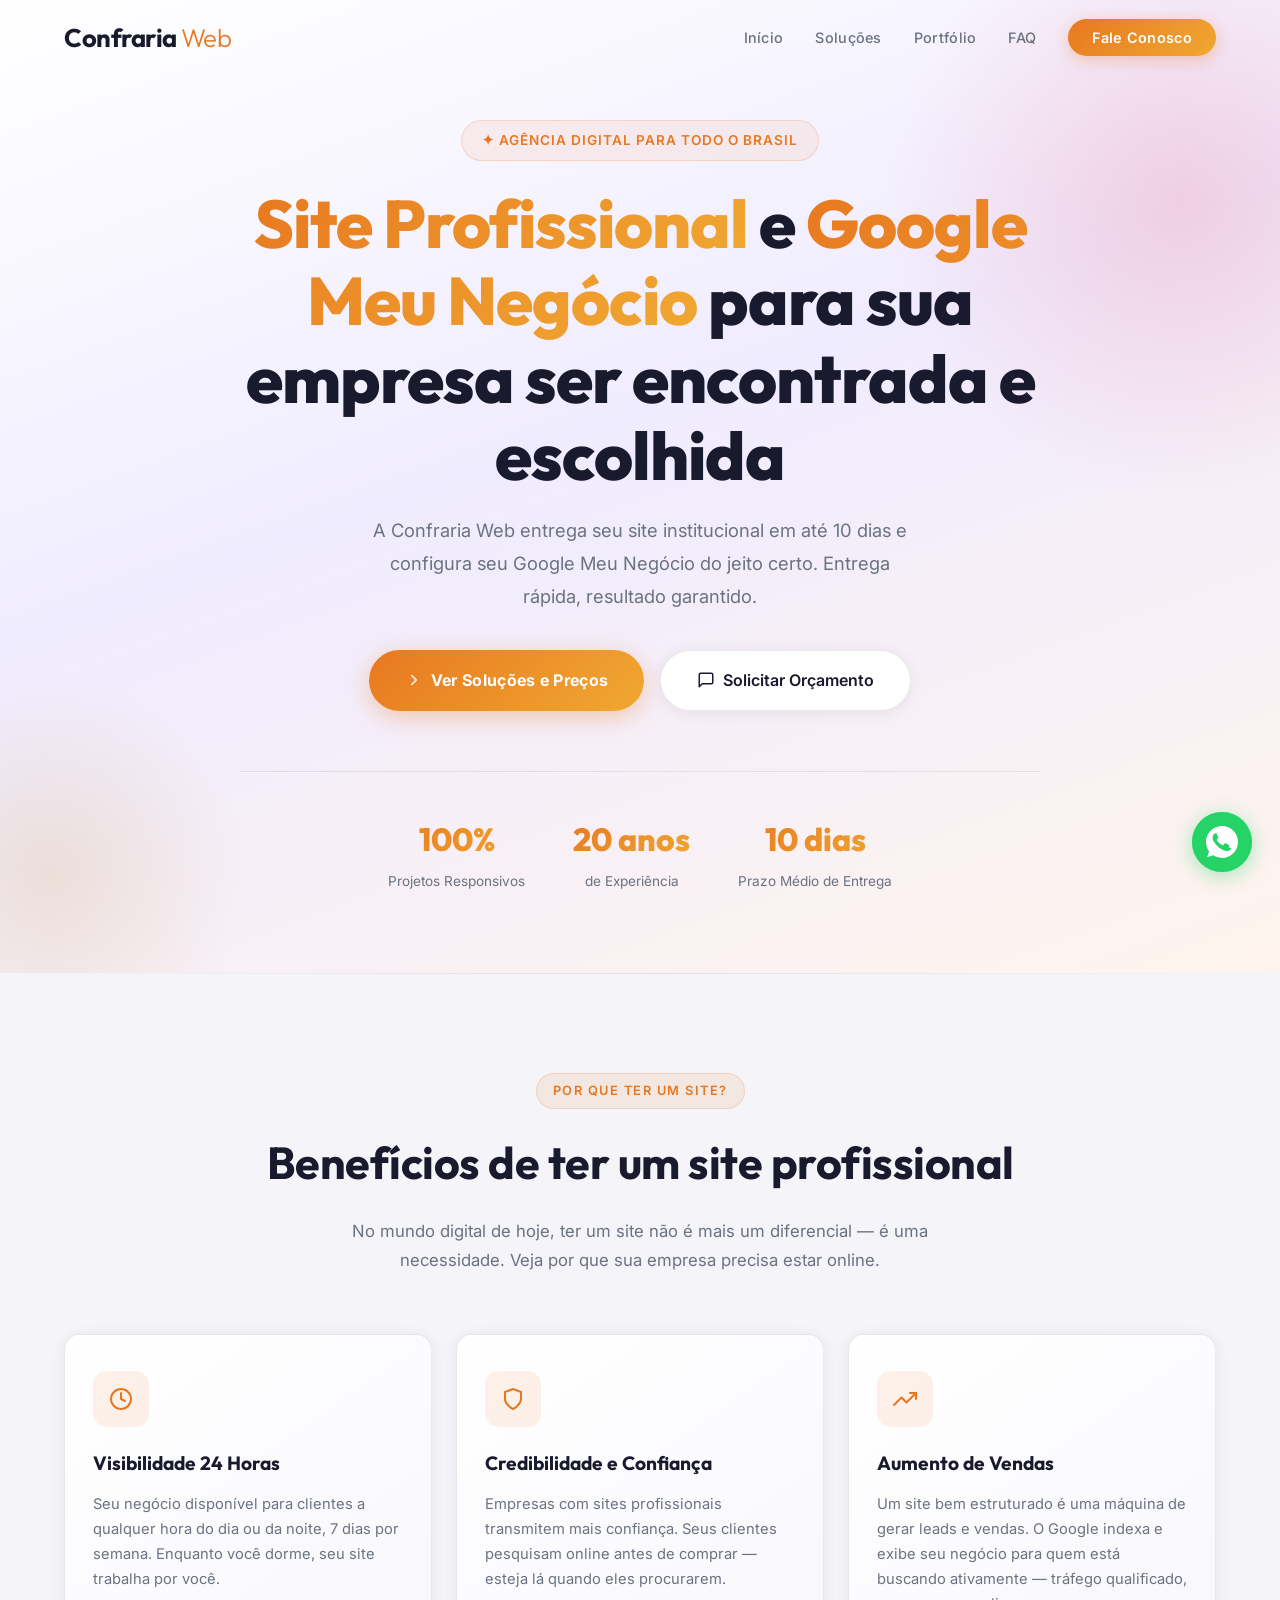
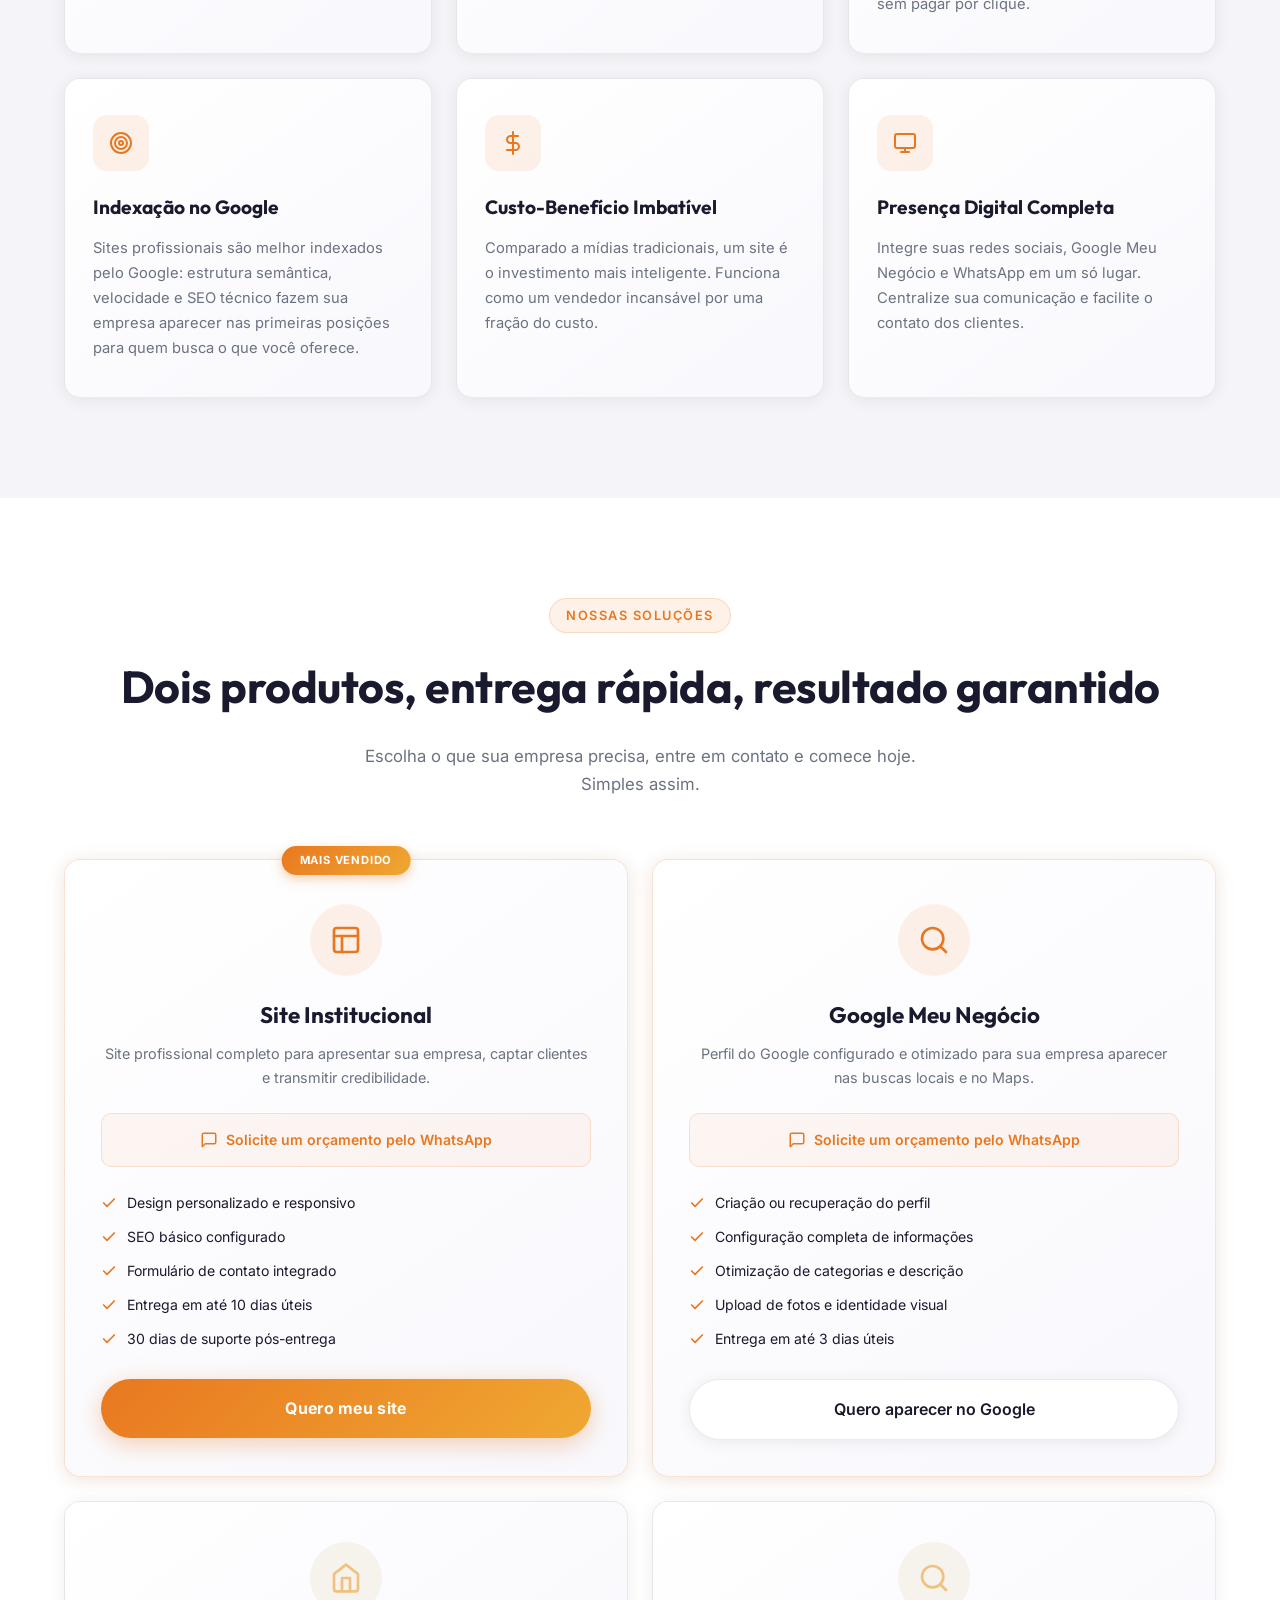
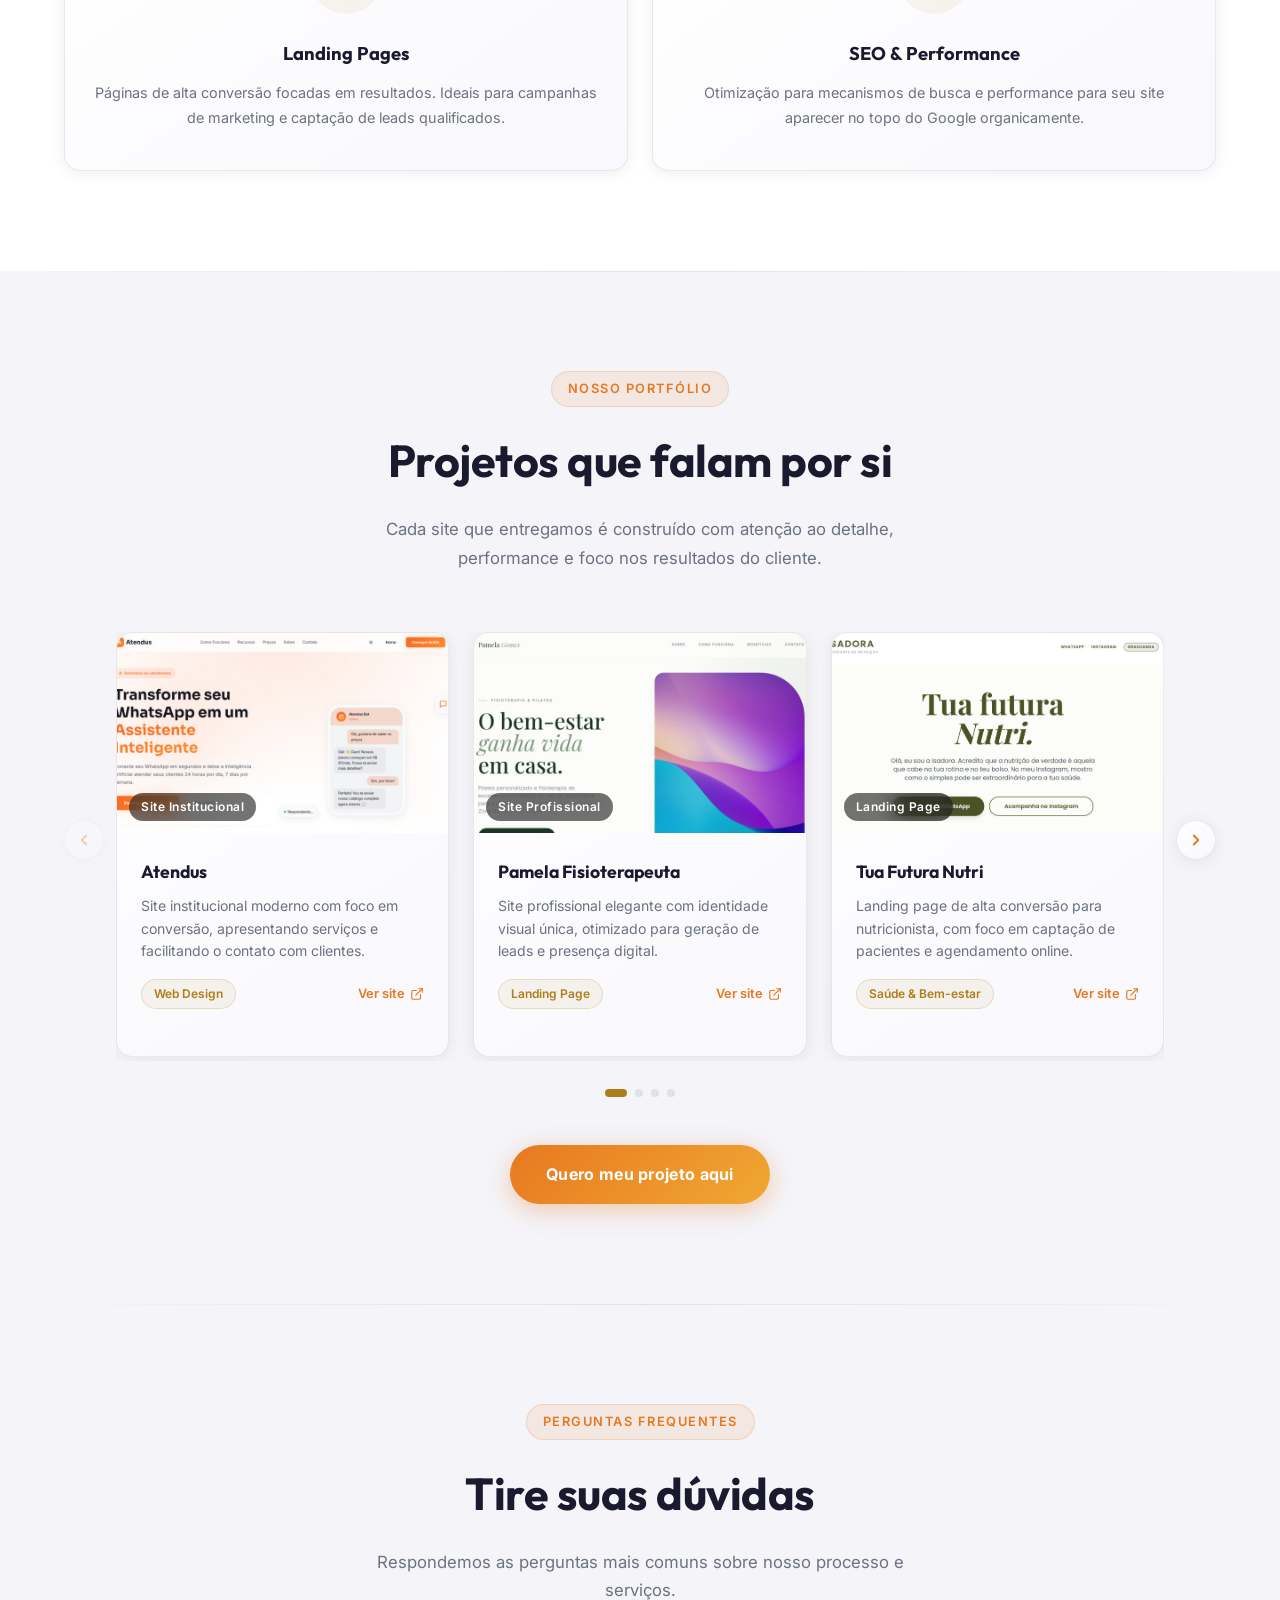
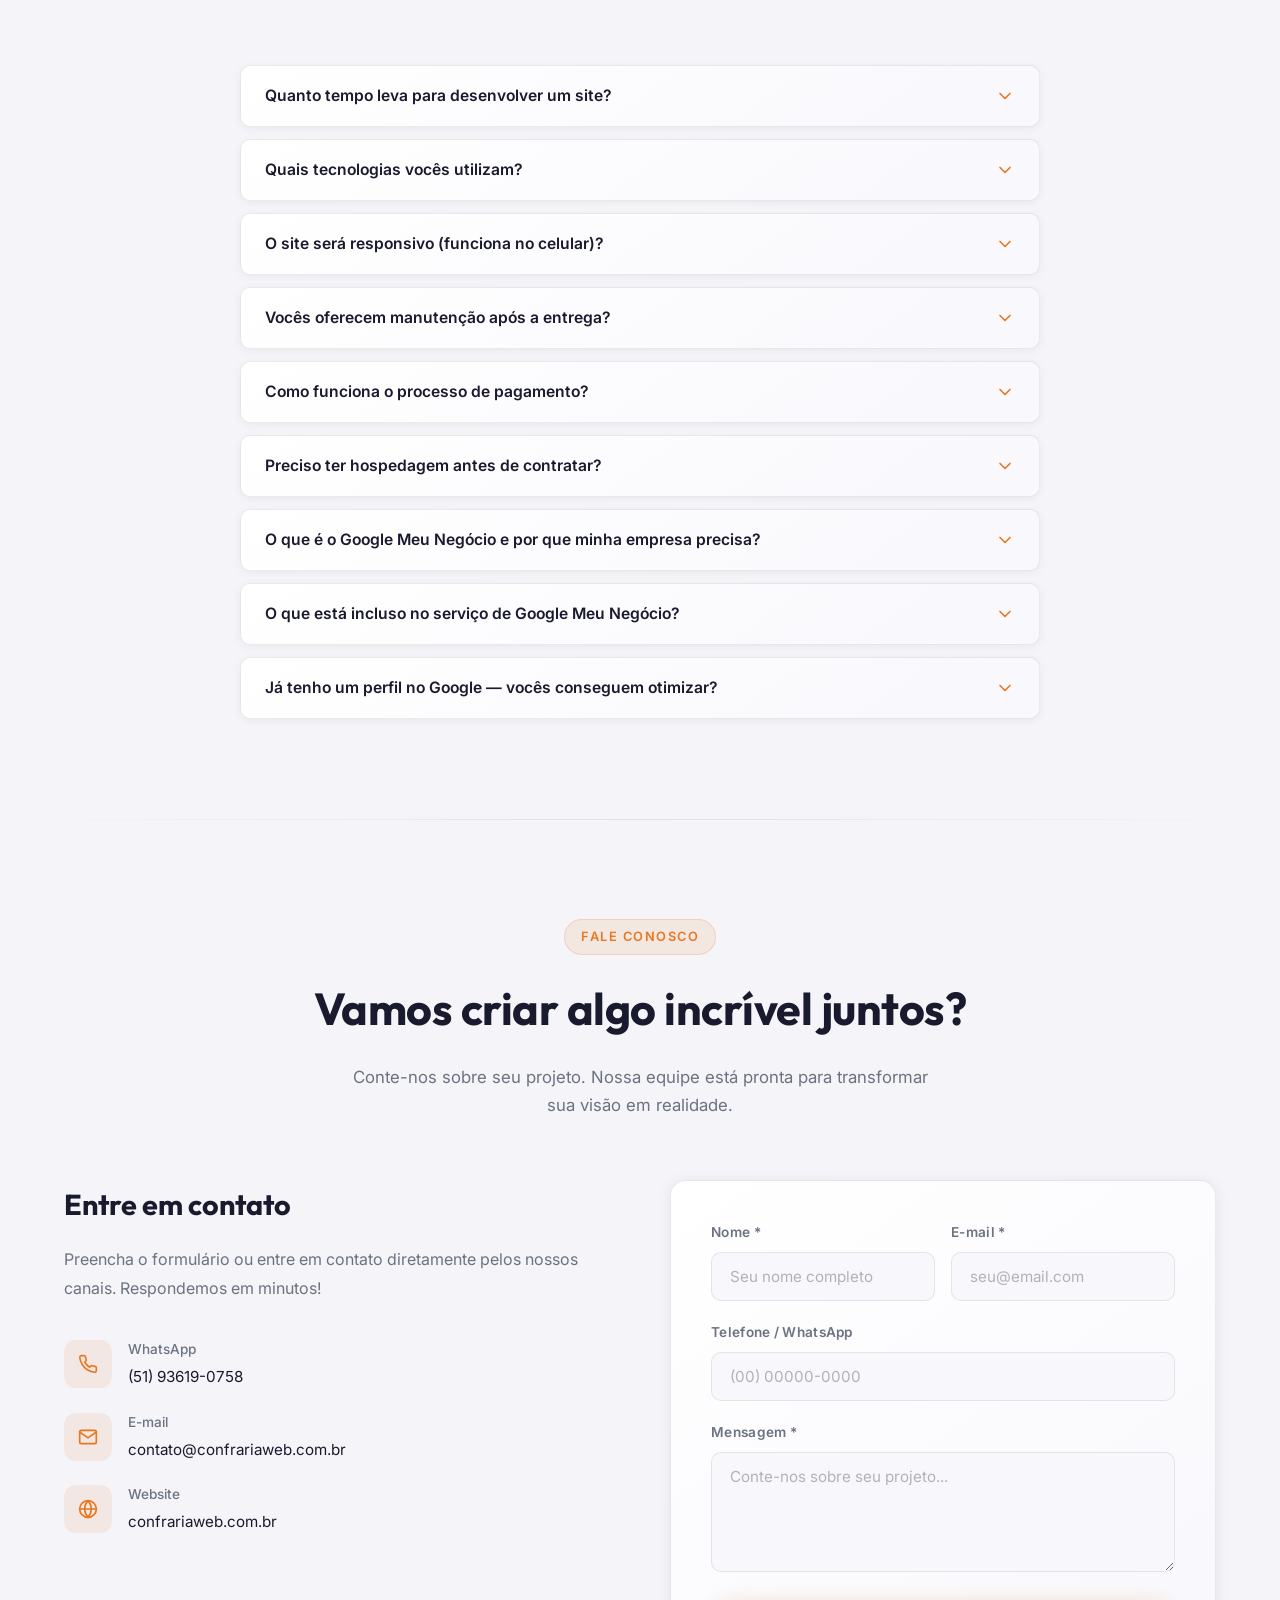
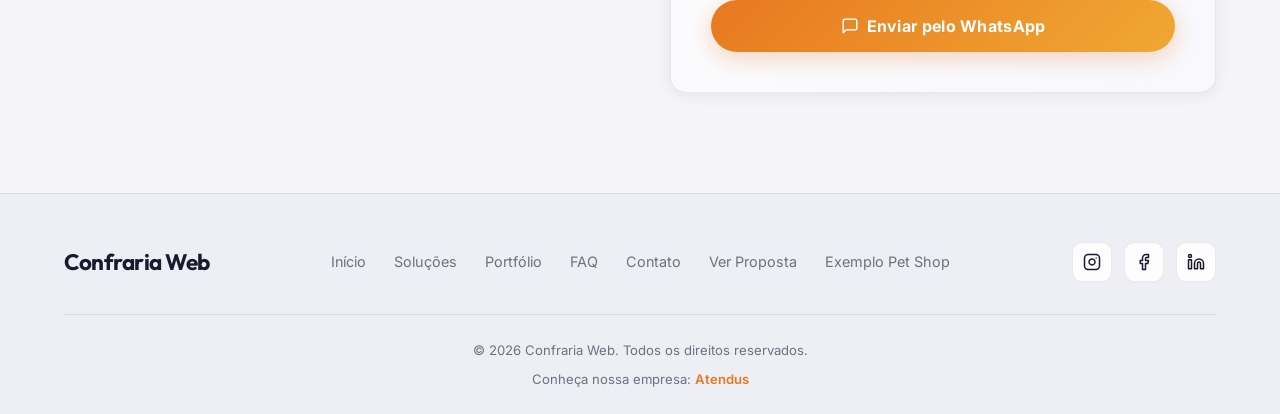
==== commit 751c2716: "feat: adiciona link para exemplo de site de pet shop na navegação" ====
--- a/index.html
+++ b/index.html
@@ -903,6 +903,7 @@
           <a href="#faq">FAQ</a>
           <a href="#contato">Contato</a>
           <a href="./proposta/">Ver Proposta</a>
+          <a href="./petshop/">Exemplo Pet Shop</a>
         </div>
 
         <div class="footer-social">
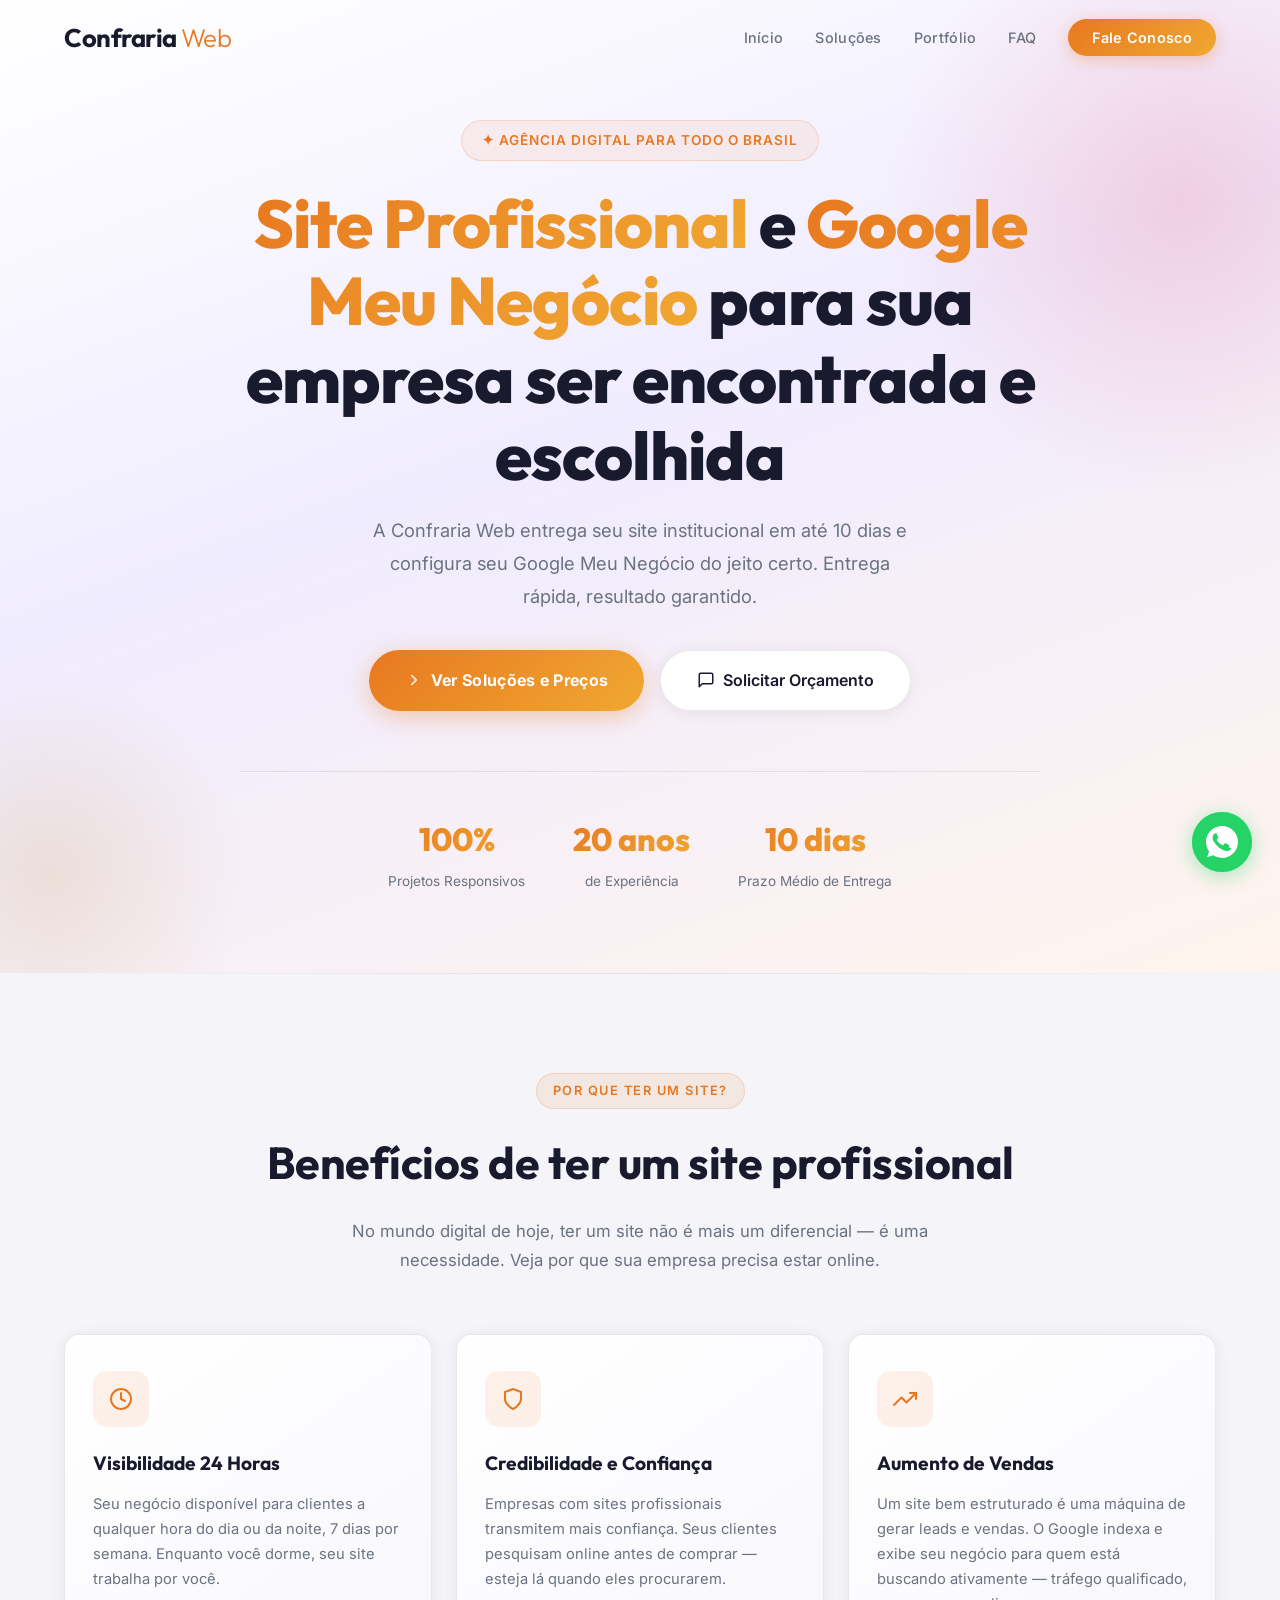
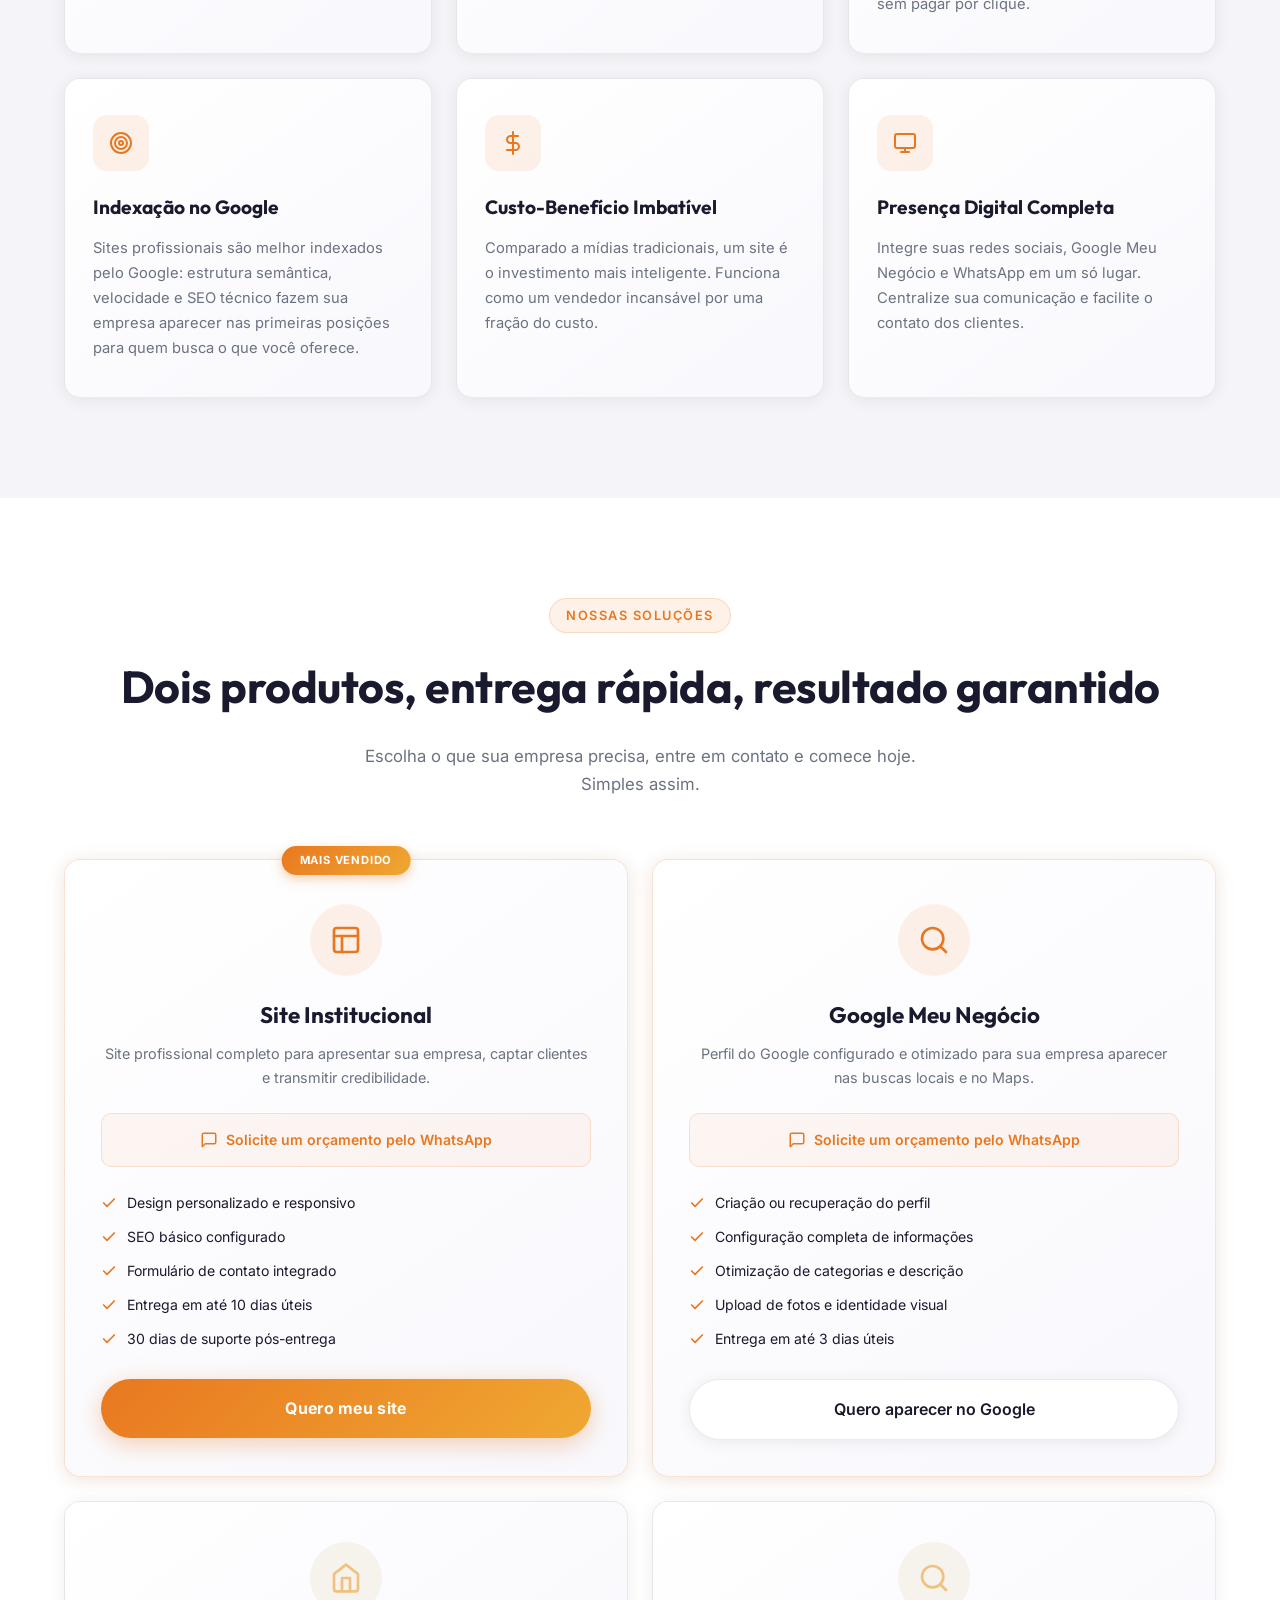
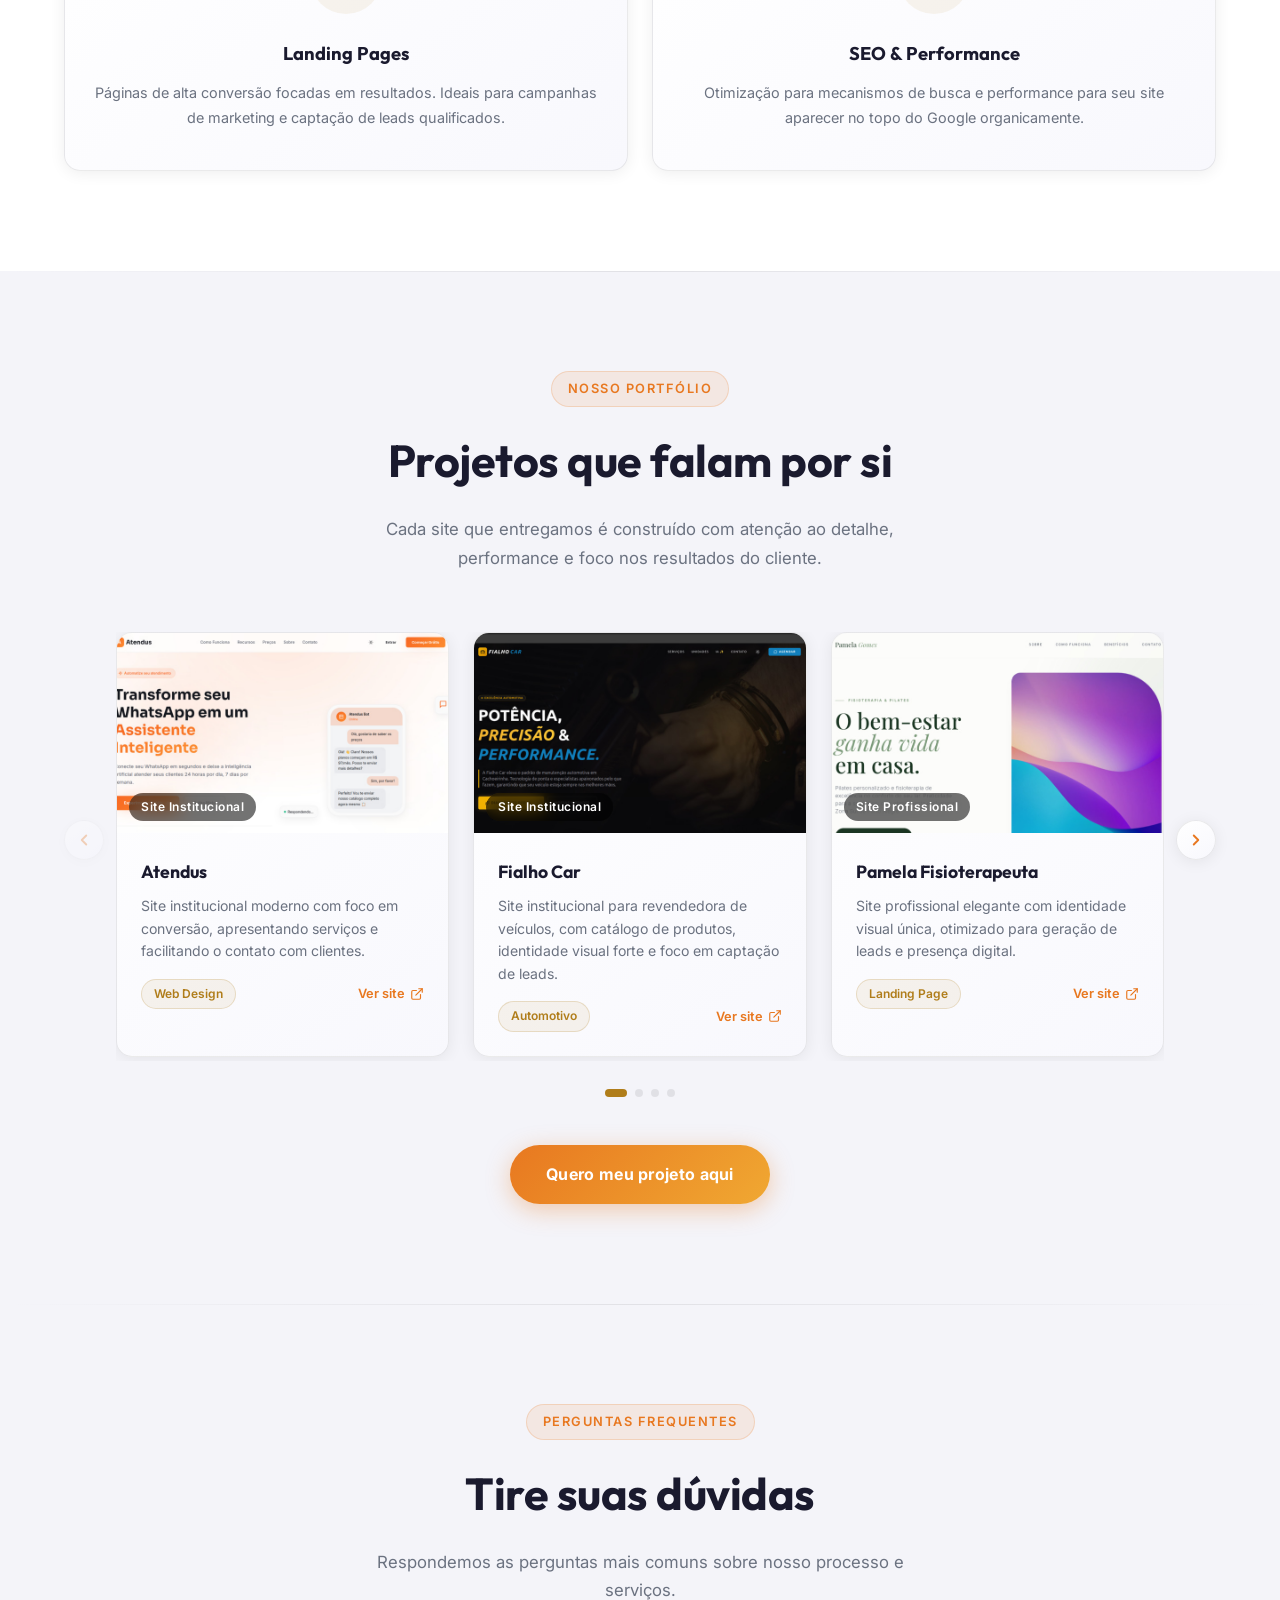
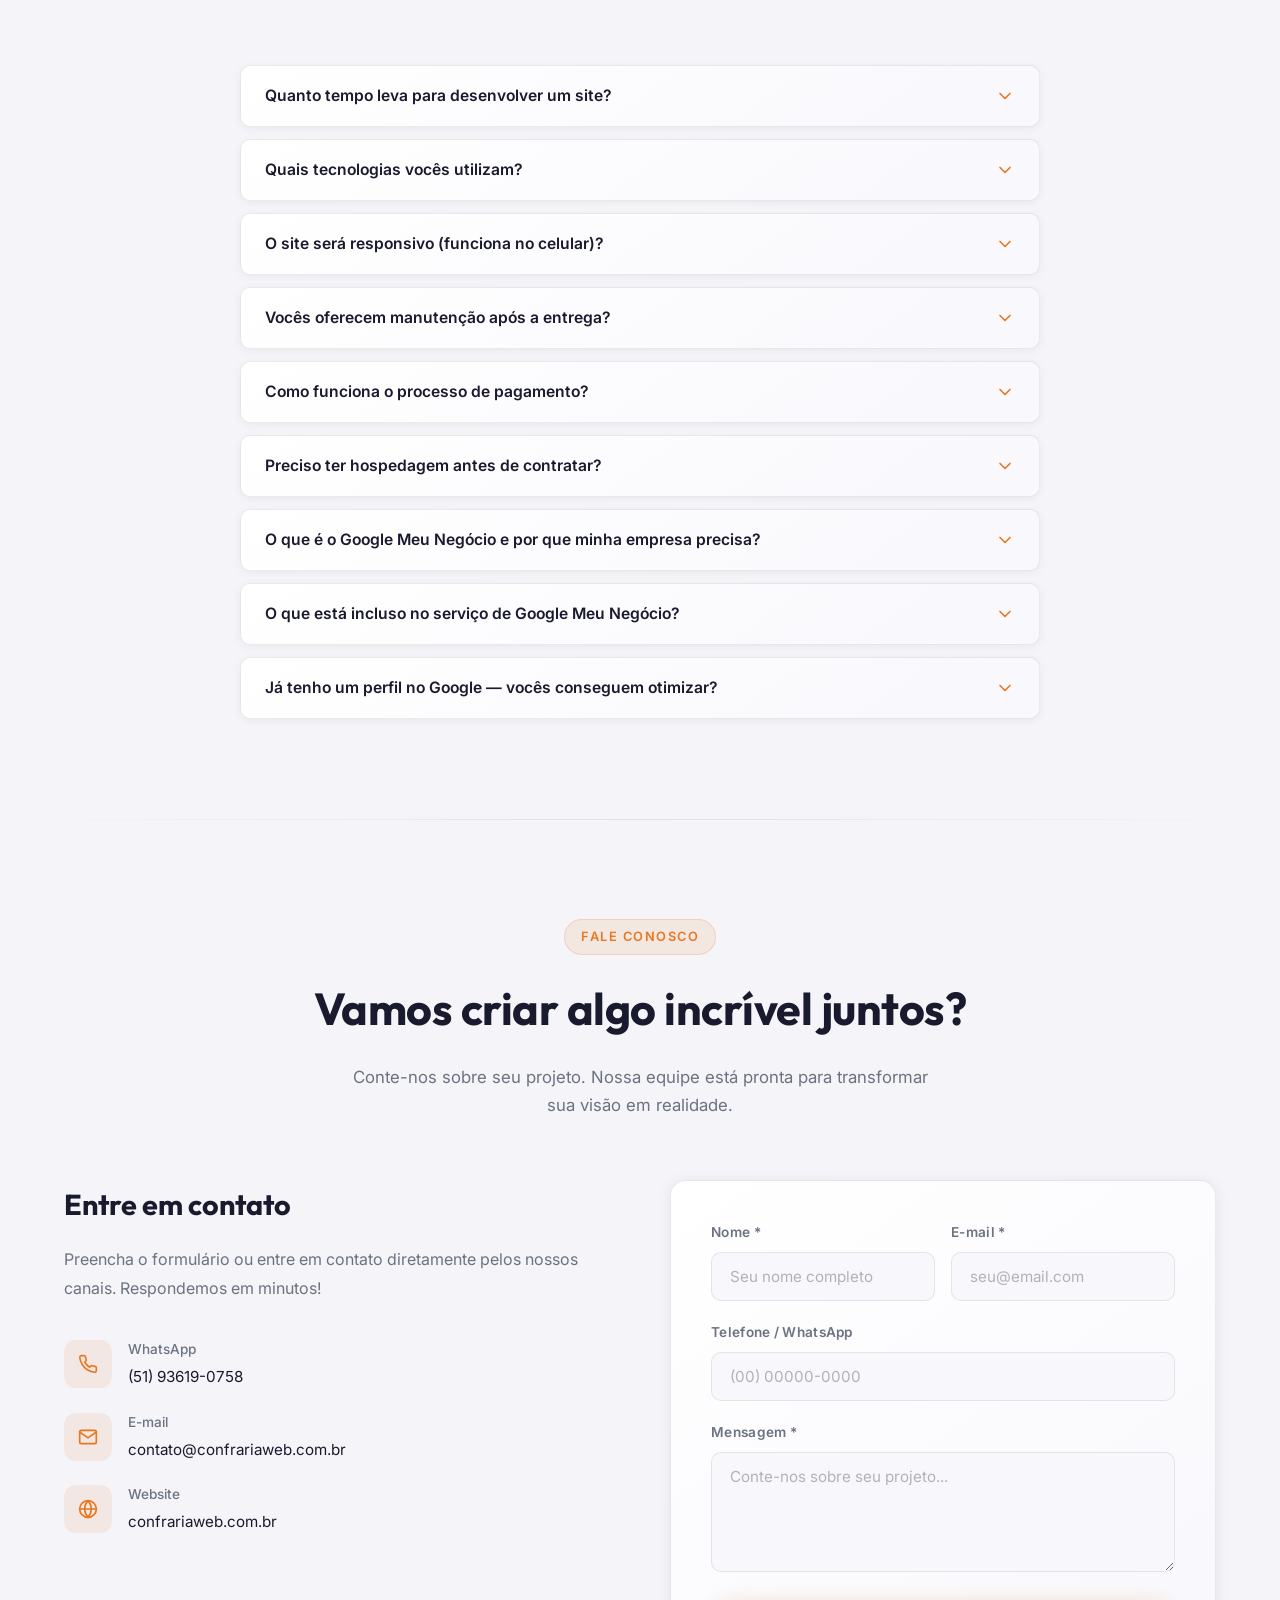
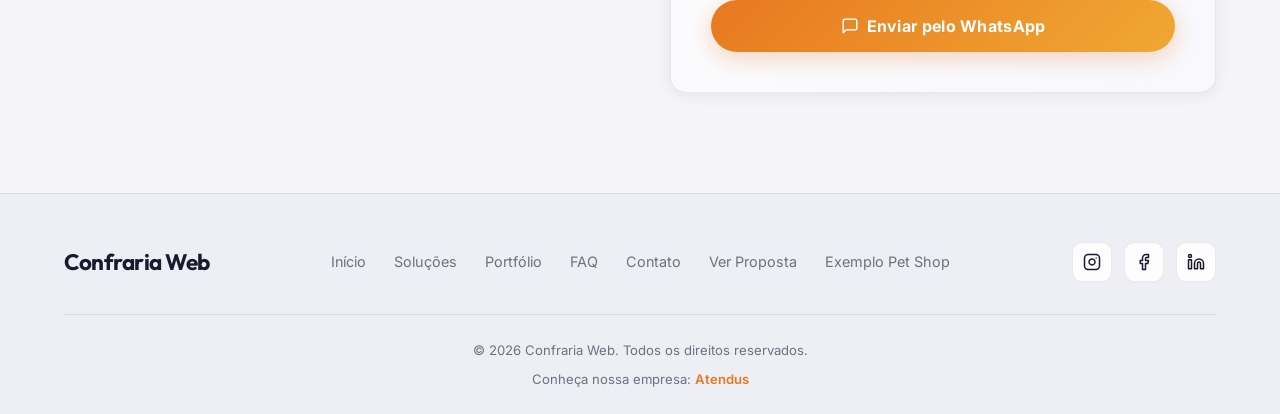
==== commit 2aae38fe: "feat: atualiza portfólio com novo projeto Fialho Car e reorganiza a numeração dos projetos" ====
--- a/index.html
+++ b/index.html
@@ -565,7 +565,26 @@
             </div>
           </div>
 
-          <!-- Project 2 — Pamela -->
+          <!-- Project 2 — Fialho Car -->
+          <div class="portfolio-card">
+            <a href="https://fialhocar.com.br/" target="_blank" rel="noopener" title="Visitar site da Fialho Car" class="portfolio-thumb">
+              <img src="assets/portfolio/fialhocar.jpg" alt="Site institucional da Fialho Car criado pela Confraria Web — concessionária e venda de veículos" loading="lazy" width="800" height="450" fetchpriority="low">
+              <span class="portfolio-badge">Site Institucional</span>
+            </a>
+            <div class="portfolio-info">
+              <h3>Fialho Car</h3>
+              <p>Site institucional para revendedora de veículos, com catálogo de produtos, identidade visual forte e foco em captação de leads.</p>
+              <div class="portfolio-footer">
+                <span class="portfolio-tag">Automotivo</span>
+                <a href="https://fialhocar.com.br/" target="_blank" rel="noopener" class="portfolio-link">
+                  Ver site
+                  <svg width="14" height="14" viewBox="0 0 24 24" fill="none" stroke="currentColor" stroke-width="2" stroke-linecap="round" stroke-linejoin="round"><path d="M18 13v6a2 2 0 0 1-2 2H5a2 2 0 0 1-2-2V8a2 2 0 0 1 2-2h6"/><polyline points="15 3 21 3 21 9"/><line x1="10" y1="14" x2="21" y2="3"/></svg>
+                </a>
+              </div>
+            </div>
+          </div>
+
+          <!-- Project 3 — Pamela -->
           <div class="portfolio-card">
             <a href="https://pamela.fst.br/" target="_blank" rel="noopener" title="Visitar site da Pamela Fisioterapeuta" class="portfolio-thumb">
               <img src="assets/portfolio/pamela.jpg" alt="Site profissional de fisioterapeuta criado pela Confraria Web — landing page com geração de leads" loading="lazy" width="800" height="450" fetchpriority="low">
@@ -584,7 +603,7 @@
             </div>
           </div>
 
-          <!-- Project 3 — Tua Futura Nutri -->
+          <!-- Project 4 — Tua Futura Nutri -->
           <div class="portfolio-card">
             <a href="https://tuafuturanutri.com.br/" target="_blank" rel="noopener" title="Visitar site Tua Futura Nutri" class="portfolio-thumb">
               <img src="assets/portfolio/tuafuturanutri.jpg" alt="Landing page de nutricionista com alta conversão — Tua Futura Nutri, desenvolvida pela Confraria Web" loading="lazy" width="800" height="450" fetchpriority="low">
@@ -602,25 +621,6 @@
               </div>
             </div>
           </div>
-
-          <!-- Project 4 — Fialho Car -->
-          <div class="portfolio-card">
-            <a href="https://fialhocar.com.br/" target="_blank" rel="noopener" title="Visitar site da Fialho Car" class="portfolio-thumb">
-              <img src="assets/portfolio/fialhocar.jpg" alt="Site institucional da Fialho Car criado pela Confraria Web — concessionária e venda de veículos" loading="lazy" width="800" height="450" fetchpriority="low">
-              <span class="portfolio-badge">Site Institucional</span>
-            </a>
-            <div class="portfolio-info">
-              <h3>Fialho Car</h3>
-              <p>Site institucional para revendedora de veículos, com catálogo de produtos, identidade visual forte e foco em captação de leads.</p>
-              <div class="portfolio-footer">
-                <span class="portfolio-tag">Automotivo</span>
-                <a href="https://fialhocar.com.br/" target="_blank" rel="noopener" class="portfolio-link">
-                  Ver site
-                  <svg width="14" height="14" viewBox="0 0 24 24" fill="none" stroke="currentColor" stroke-width="2" stroke-linecap="round" stroke-linejoin="round"><path d="M18 13v6a2 2 0 0 1-2 2H5a2 2 0 0 1-2-2V8a2 2 0 0 1 2-2h6"/><polyline points="15 3 21 3 21 9"/><line x1="10" y1="14" x2="21" y2="3"/></svg>
-                </a>
-              </div>
-            </div>
-          </div>
         </div>
 
         <button class="carousel-btn carousel-btn-next" aria-label="Próximo projeto">
